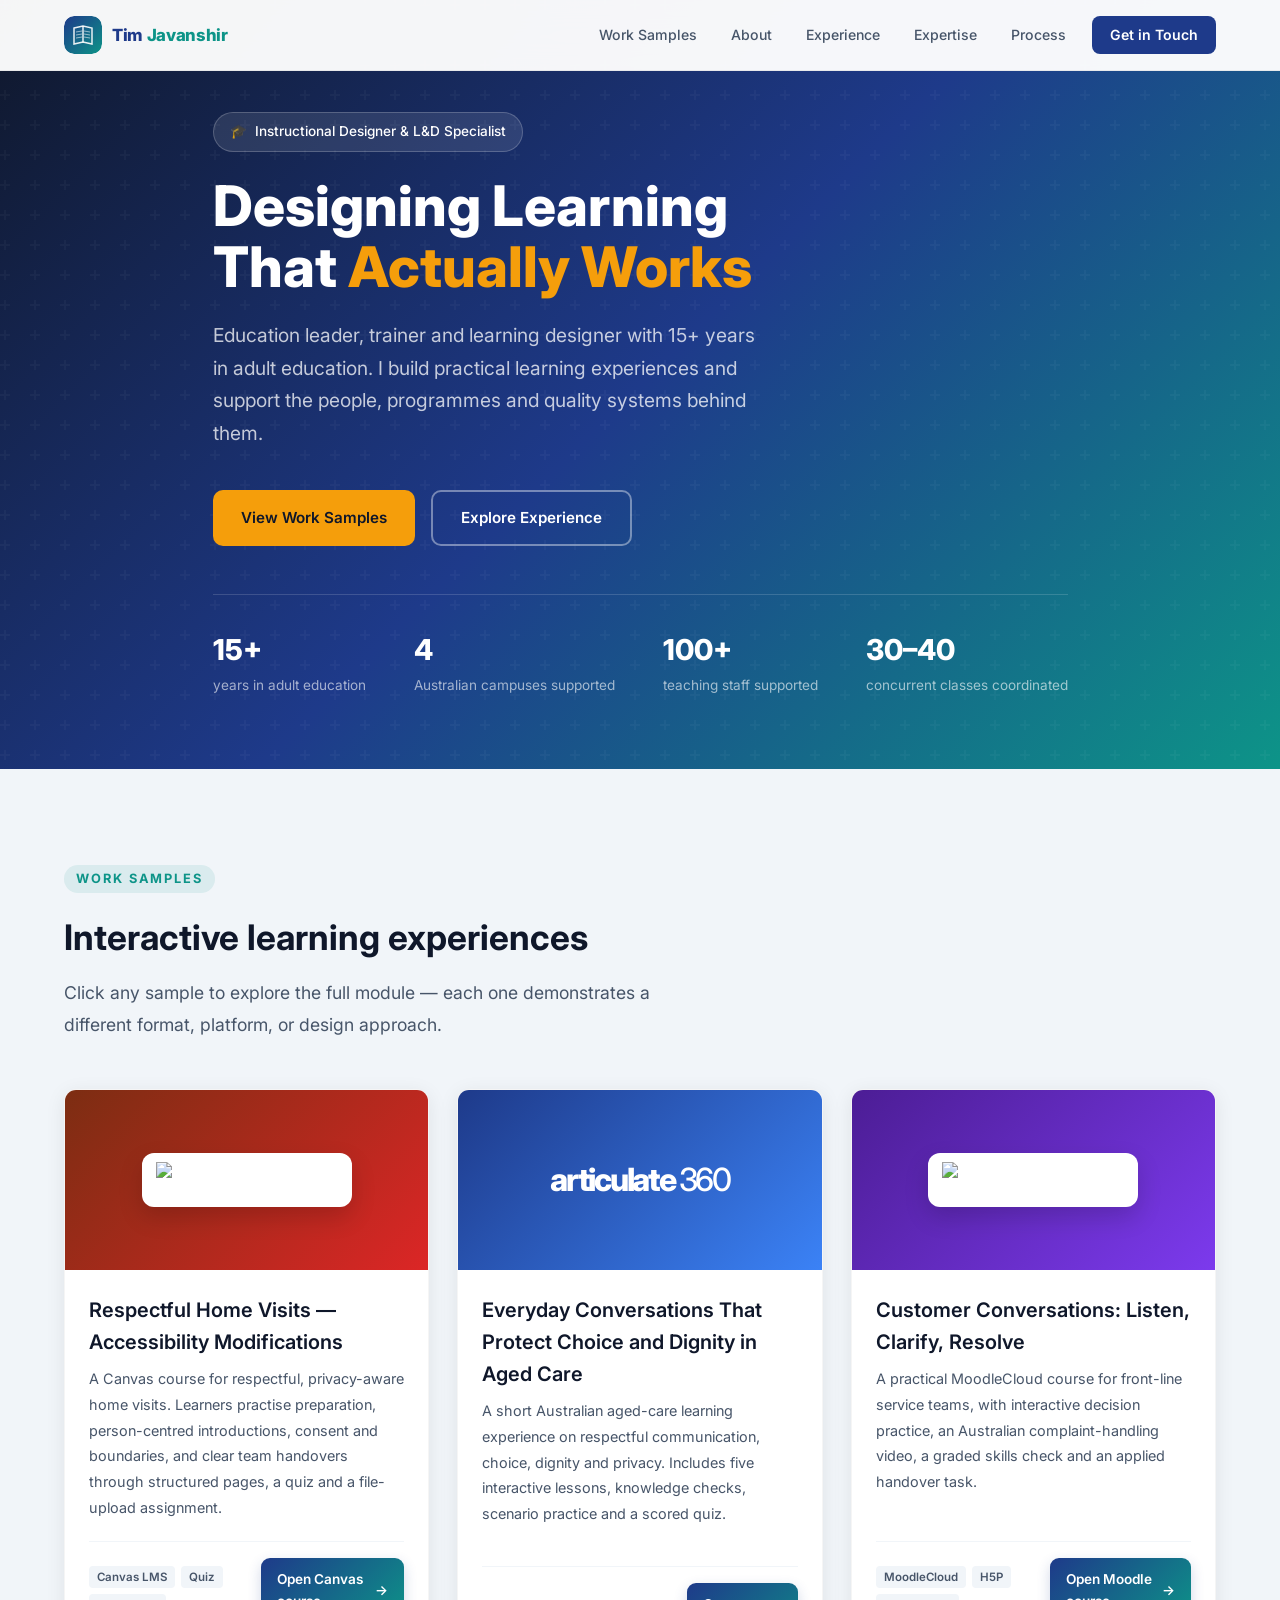
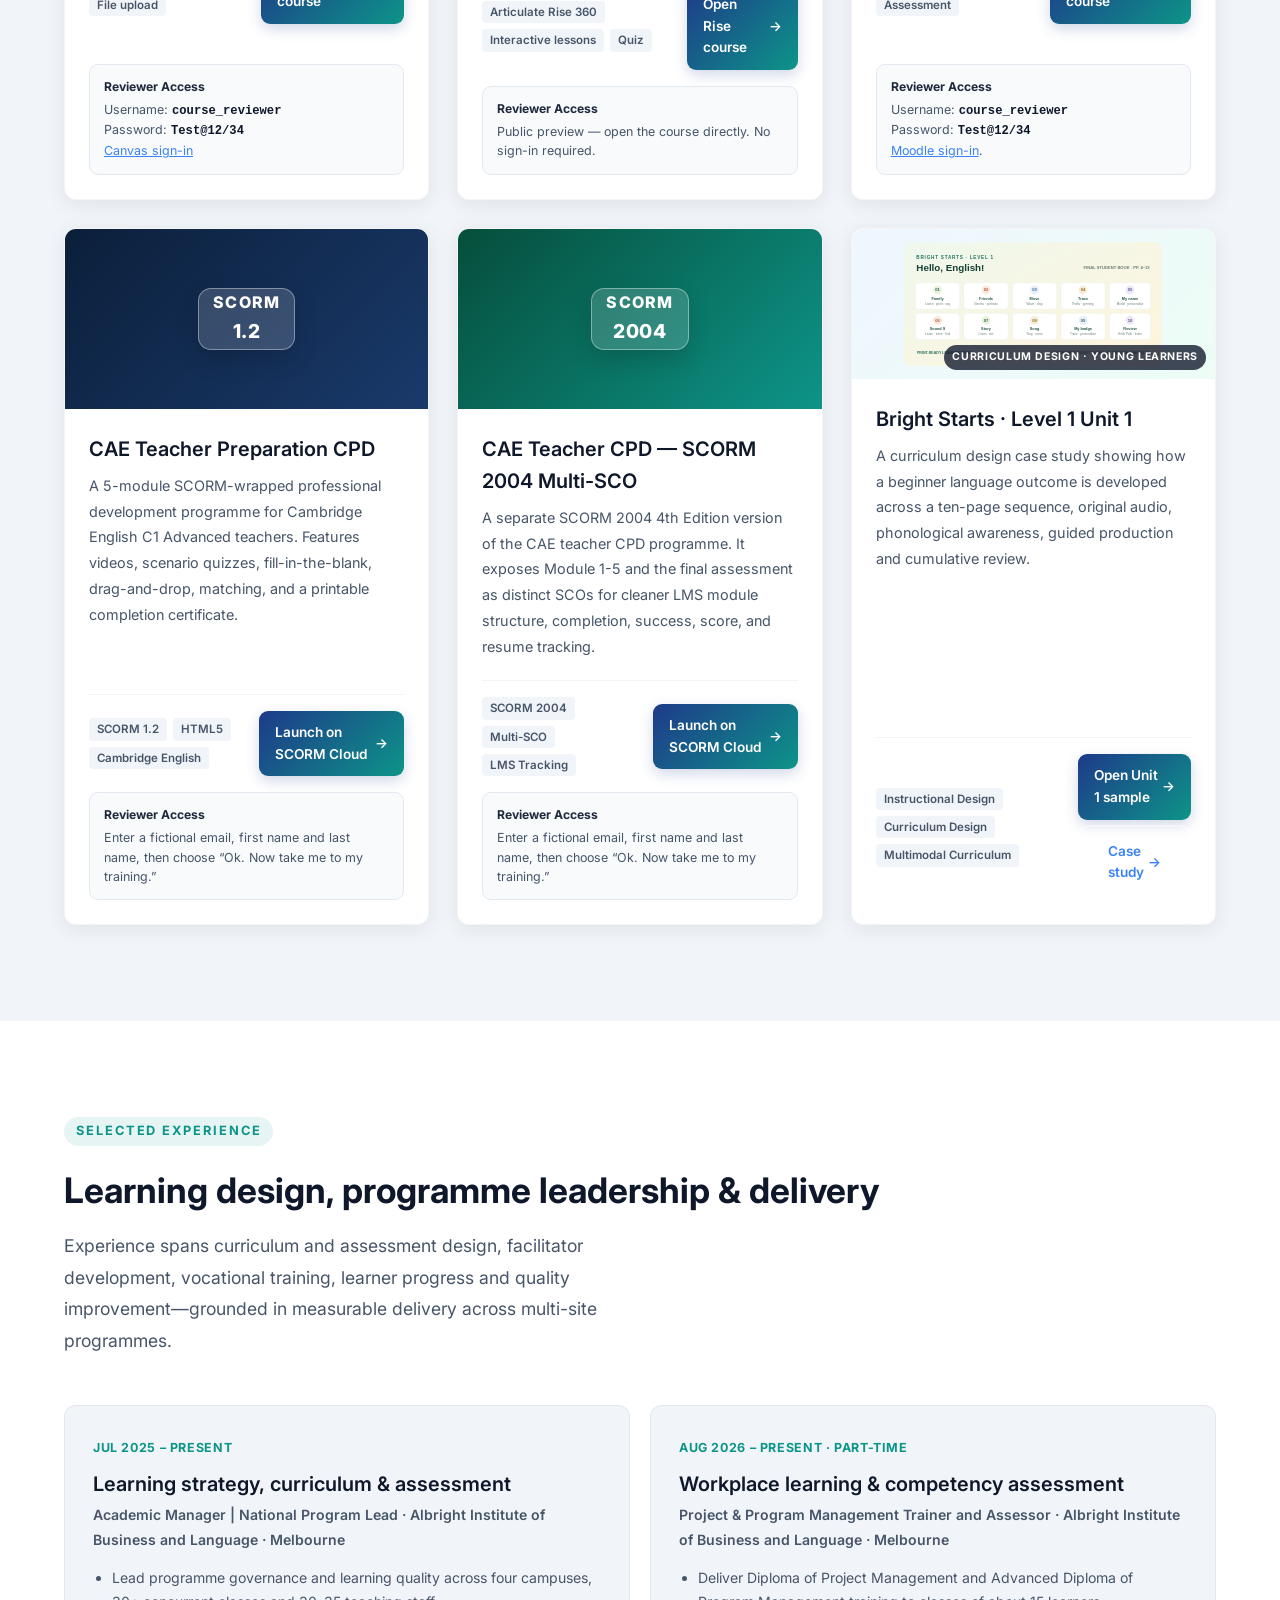
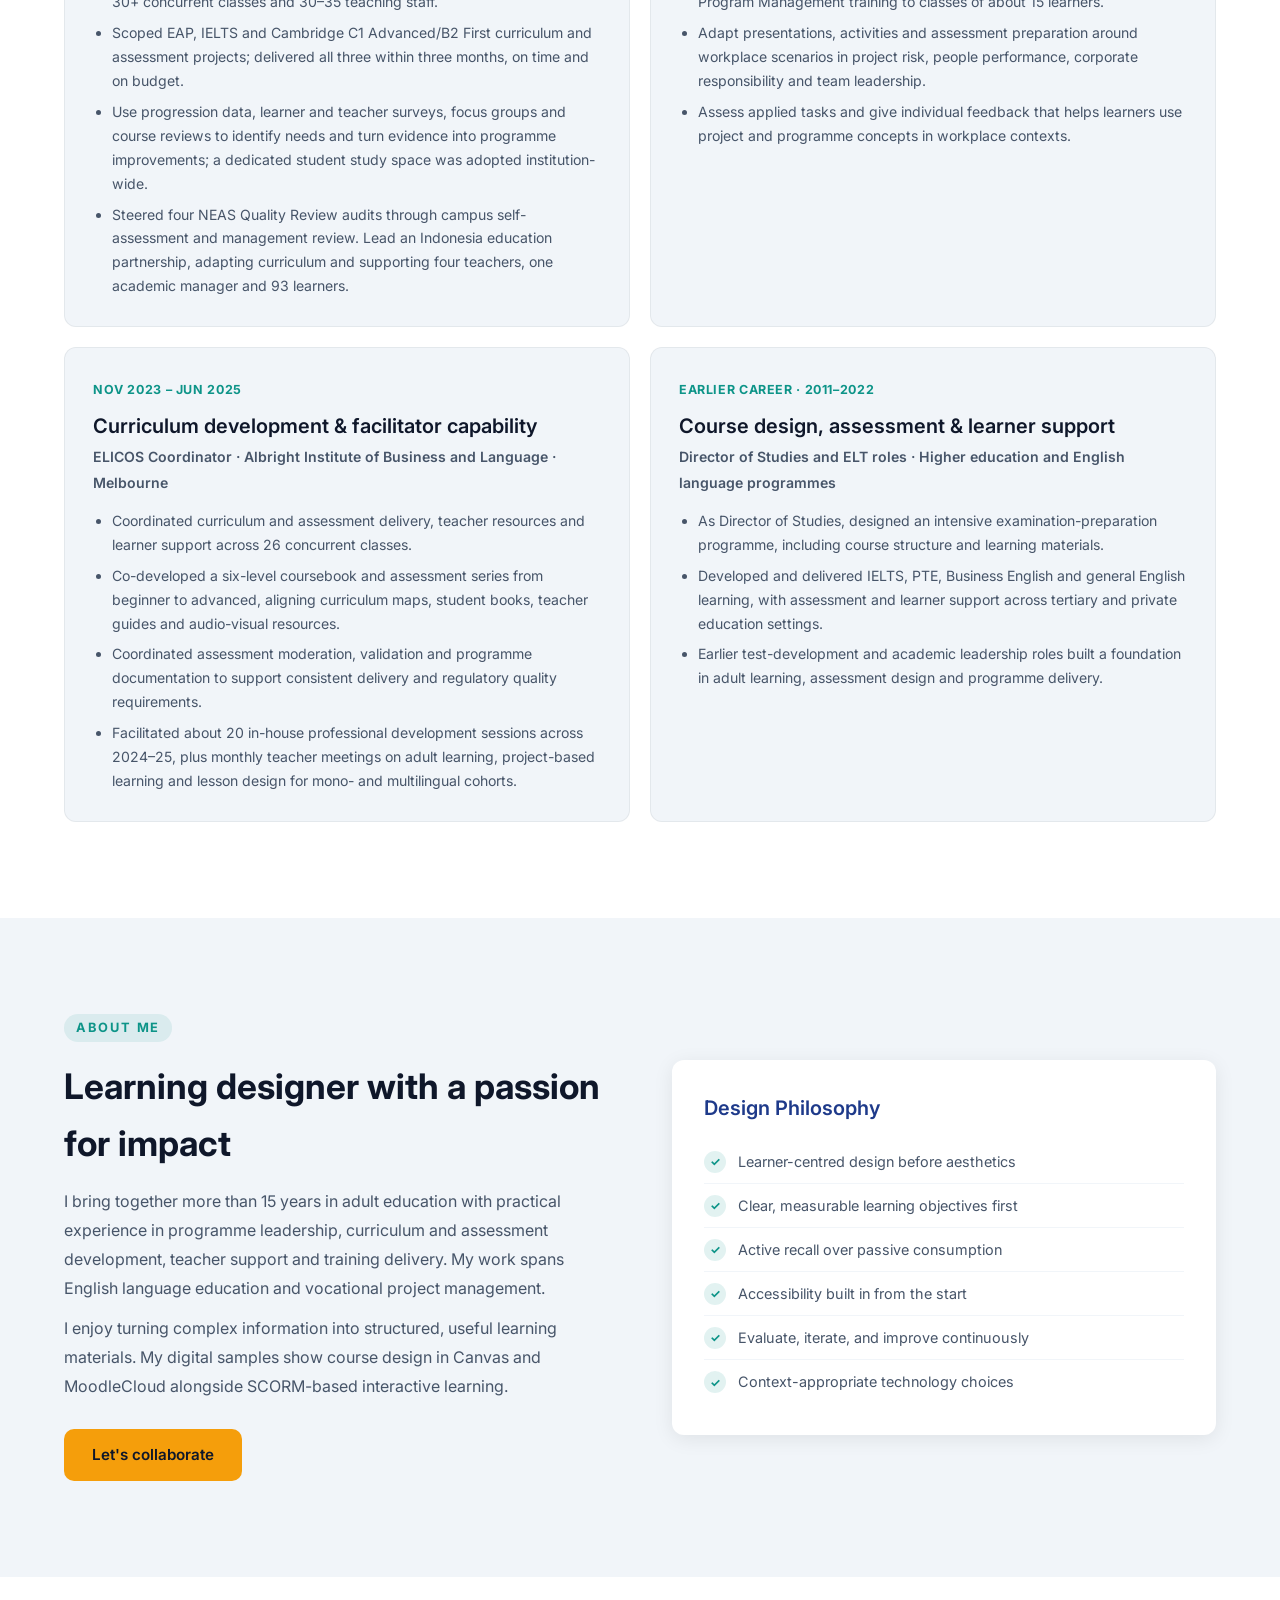
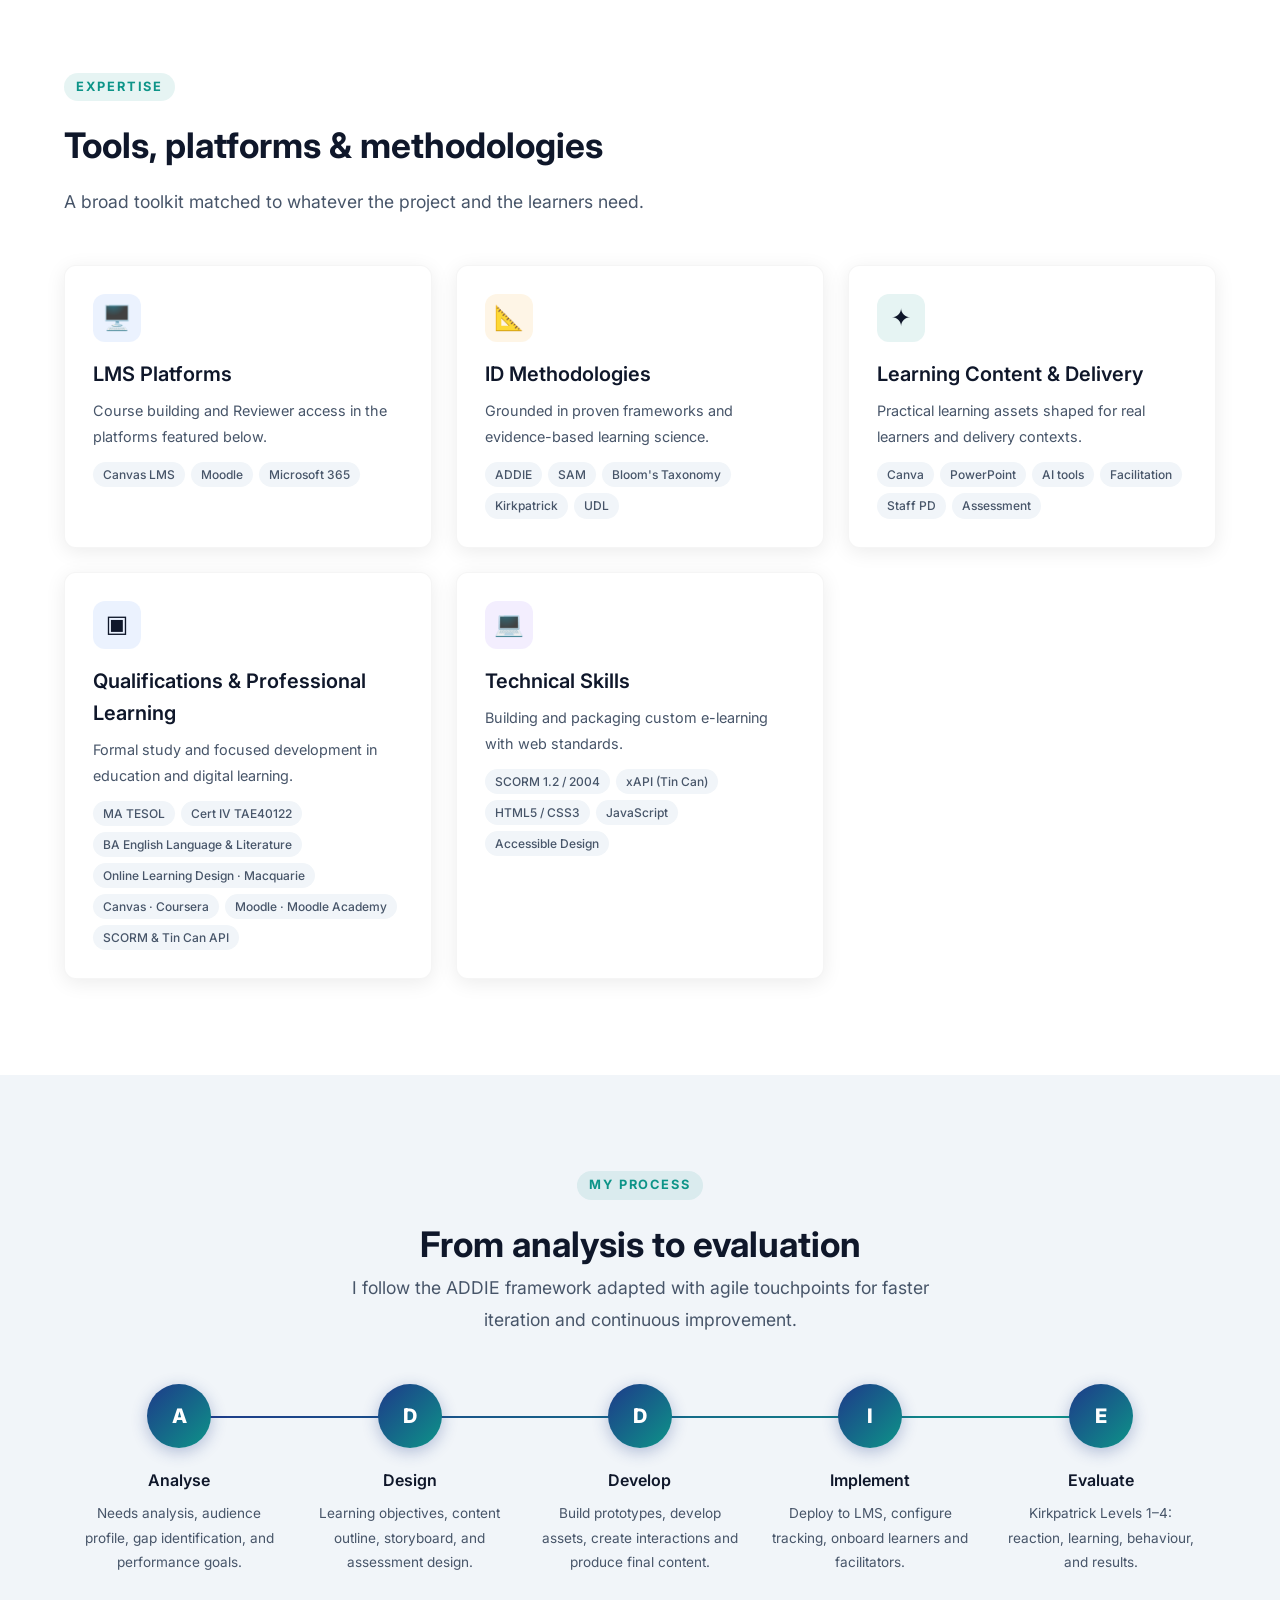
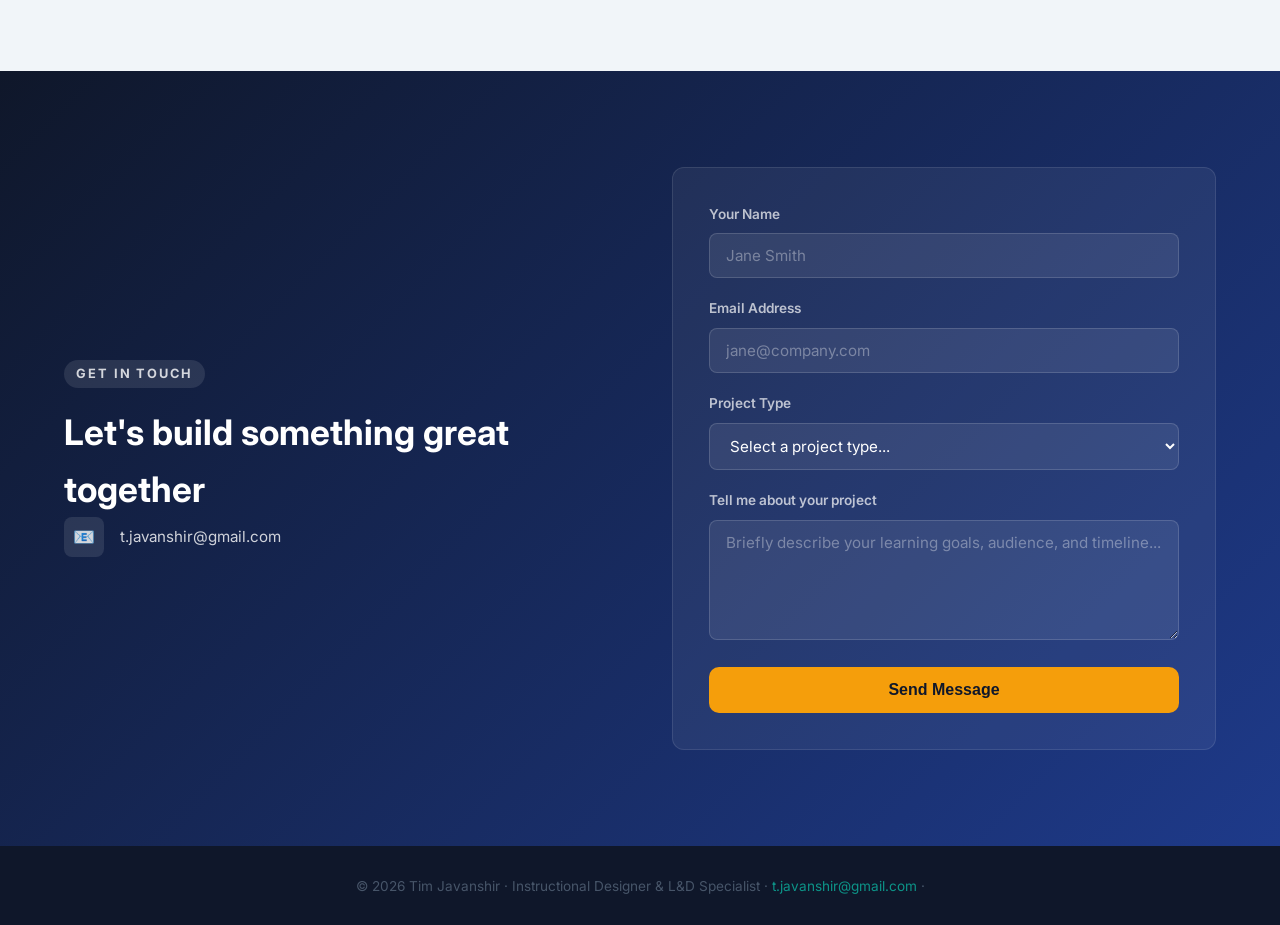
==== index.html @ d7da591a "Update portfolio stats and Bright Starts sample" ====
<!DOCTYPE html>
<html lang="en">
<head>
  <meta charset="UTF-8" />
  <meta name="viewport" content="width=device-width, initial-scale=1.0" />
  <title>Tim Javanshir — Instructional Designer</title>
  <meta name="description" content="Instructional Designer & L&D Specialist portfolio showcasing SCORM, HTML5, Canvas, and Moodle course designs." />
  <link rel="preconnect" href="https://fonts.googleapis.com" />
  <link href="https://fonts.googleapis.com/css2?family=Inter:wght@400;500;600;700;800&display=swap" rel="stylesheet" />
    <link rel="stylesheet" href="css/styles.css?v=20261026-ga4-consent-responsive" />
</head>
<body>

<!-- ── Navigation ── -->
<nav id="mainNav">
  <div class="container nav-inner">
    <!-- Logo -->
    <a class="nav-logo" href="#">
      <svg class="nav-logo-icon" width="38" height="38" viewBox="0 0 38 38" xmlns="http://www.w3.org/2000/svg">
        <defs>
          <linearGradient id="logoGrad" x1="0%" y1="0%" x2="100%" y2="100%">
            <stop offset="0%" stop-color="#1E3A8A"/>
            <stop offset="100%" stop-color="#0D9488"/>
          </linearGradient>
        </defs>
        <!-- Open book shape -->
        <rect width="38" height="38" rx="10" fill="url(#logoGrad)"/>
        <!-- Book pages -->
        <path d="M10 12 Q19 10 19 10 Q19 10 28 12 L28 28 Q19 26 19 26 Q19 26 10 28 Z" fill="none" stroke="rgba(255,255,255,0.9)" stroke-width="1.5"/>
        <line x1="19" y1="10" x2="19" y2="26" stroke="rgba(255,255,255,0.9)" stroke-width="1.5"/>
        <!-- Page lines left -->
        <line x1="12" y1="16" x2="18" y2="15" stroke="rgba(255,255,255,0.55)" stroke-width="1"/>
        <line x1="12" y1="19" x2="18" y2="18" stroke="rgba(255,255,255,0.55)" stroke-width="1"/>
        <line x1="12" y1="22" x2="18" y2="21" stroke="rgba(255,255,255,0.55)" stroke-width="1"/>
        <!-- Page lines right -->
        <line x1="26" y1="16" x2="20" y2="15" stroke="rgba(255,255,255,0.55)" stroke-width="1"/>
        <line x1="26" y1="19" x2="20" y2="18" stroke="rgba(255,255,255,0.55)" stroke-width="1"/>
        <line x1="26" y1="22" x2="20" y2="21" stroke="rgba(255,255,255,0.55)" stroke-width="1"/>
      </svg>
      <span class="nav-logo-text">Tim <span>Javanshir</span></span>
    </a>

    <!-- Animated tab nav -->
    <ul class="nav-links" id="navLinks">
      <li><a href="#portfolio" data-nav>Work Samples</a></li>
      <li><a href="#about" data-nav>About</a></li>
      <li><a href="#experience" data-nav>Experience</a></li>
      <li><a href="#skills" data-nav>Expertise</a></li>
      <li><a href="#process" data-nav>Process</a></li>
      <li><a href="#contact" class="nav-cta" data-nav>Get in Touch</a></li>
      <div class="nav-indicator" id="navIndicator"></div>
    </ul>

    <div class="nav-hamburger" id="hamburger" aria-label="Open menu">
      <span></span><span></span><span></span>
    </div>
  </div>
</nav>

<!-- ── Hero ── -->
<section class="hero" id="hero">
  <div class="container hero-content">
    <div class="hero-badge">Instructional Designer &amp; L&amp;D Specialist</div>
    <h1>Designing Learning<br>That <span>Actually Works</span></h1>
    <p class="hero-sub">Education leader, trainer and learning designer with 15+ years in adult education. I build practical learning experiences and support the people, programmes and quality systems behind them.</p>
    <div class="hero-actions">
      <a href="#portfolio" class="btn btn-primary">View Work Samples</a>
      <a href="#experience" class="btn btn-outline">Explore Experience</a>
    </div>
    <div class="hero-stats" aria-label="Career highlights">
      <div><div class="stat-value">15+</div><div class="stat-label">years in adult education</div></div>
      <div><div class="stat-value">4</div><div class="stat-label">Australian campuses supported</div></div>
      <div><div class="stat-value">100+</div><div class="stat-label">teaching staff supported</div></div>
      <div><div class="stat-value">30–40</div><div class="stat-label">concurrent classes coordinated</div></div>
    </div>
  </div>
</section>

<!-- ── Portfolio / Work Samples ── -->
<section class="portfolio section" id="portfolio">
  <div class="container">
    <div class="section-heading">
      <span class="section-label">Work Samples</span>
      <h2>Interactive learning experiences</h2>
      <p>Click any sample to explore the full module — each one demonstrates a different format, platform, or design approach.</p>
    </div>
    <div class="samples-grid">





      <!-- Canvas Showcase -->
      <article class="sample-card fade-up">
        <div class="sample-thumb canvas">
                                  <img src="https://upload.wikimedia.org/wikipedia/commons/f/f9/Logo_of_Canvas.svg" alt="Canvas by Instructure" width="210" height="54" style="max-width:72%;height:54px;object-fit:contain;background:#fff;padding:9px 14px;border-radius:12px;box-shadow:0 10px 24px rgba(0,0,0,.16)">
          
        </div>
        <div class="sample-body">
          <h3>Respectful Home Visits — Accessibility Modifications</h3>
          <p>A Canvas course for respectful, privacy-aware home visits. Learners practise preparation, person-centred introductions, consent and boundaries, and clear team handovers through structured pages, a quiz and a file-upload assignment.</p>
          <div class="sample-meta">
            <div class="sample-tools">
              <span class="sample-tool-tag">Canvas LMS</span>
              <span class="sample-tool-tag">Quiz</span>
              <span class="sample-tool-tag">File upload</span>
            </div>
            <div class="sample-actions"><a class="sample-link btn btn-primary" href="https://canvaslite.instructure.com/courses/27981" target="_blank" rel="noopener">Open Canvas course</a></div>
          </div>
        </div>
        <div class="access-note"><strong>Reviewer Access</strong><span>Username: <strong><code>course_reviewer</code></strong><br>Password: <strong><code>Test@12/34</code></strong><br><a href="https://canvaslite.instructure.com/login/canvas" target="_blank" rel="noopener">Canvas sign-in</a></span></div>
      </article>

            <!-- Articulate Rise 360 course -->
      <article class="sample-card fade-up">
        <div class="sample-thumb html5">
                    <span style="font-size:2rem;font-weight:800;letter-spacing:-.07em;color:#fff">articulate <span style="font-weight:500">360</span></span>
          
        </div>
        <div class="sample-body">
          <h3>Everyday Conversations That Protect Choice and Dignity in Aged Care</h3>
          <p>A short Australian aged-care learning experience on respectful communication, choice, dignity and privacy. Includes five interactive lessons, knowledge checks, scenario practice and a scored quiz.</p>
          <div class="sample-meta">
            <div class="sample-tools">
              <span class="sample-tool-tag">Articulate Rise 360</span>
              <span class="sample-tool-tag">Interactive lessons</span>
              <span class="sample-tool-tag">Quiz</span>
            </div>
            <div class="sample-actions"><a class="sample-link btn btn-primary" href="https://share.articulate.com/0kzPTPT2YiyGAXF8D94H5" target="_blank" rel="noopener">Open Rise course</a></div>
          </div>
                <div class="access-note"><strong>Reviewer Access</strong><span>Public preview — open the course directly. No sign-in required.</span></div>
</div>
      </article>

      <!-- MoodleCloud Course -->
      <article class="sample-card fade-up">
        <div class="sample-thumb moodle">
                  <img src="https://upload.wikimedia.org/wikipedia/commons/c/c6/Moodle-logo.svg" alt="Moodle logo" width="210" height="54" style="max-width:72%;height:54px;object-fit:contain;background:#fff;padding:9px 14px;border-radius:12px;box-shadow:0 10px 24px rgba(0,0,0,.16)">
          
        </div>
        <div class="sample-body">
          <h3>Customer Conversations: Listen, Clarify, Resolve</h3>
          <p>A practical MoodleCloud course for front-line service teams, with interactive decision practice, an Australian complaint-handling video, a graded skills check and an applied handover task.</p>
          <div class="sample-meta">
            <div class="sample-tools">
              <span class="sample-tool-tag">MoodleCloud</span>
              <span class="sample-tool-tag">H5P</span>
              <span class="sample-tool-tag">Assessment</span>
            </div>
            <div class="sample-actions"><a class="sample-link btn btn-primary" href="https://my-portfolio.moodlecloud.com/course/view.php?id=9" target="_blank" rel="noopener">Open Moodle course</a></div>
          </div>
        </div>
        <div class="access-note"><strong>Reviewer Access</strong><span>Username: <strong><code>course_reviewer</code></strong><br>Password: <strong><code>Test@12/34</code></strong><br><a href="https://my-portfolio.moodlecloud.com/login/index.php" target="_blank" rel="noopener">Moodle sign-in</a>.</span></div>
      </article>

      <article class="sample-card fade-up">
        <div class="sample-thumb cae-cpd">
          <span class="platform-mark scorm-mark" aria-label="SCORM 1.2">SCORM<span>1.2</span></span>
          
        </div>
        <div class="sample-body">
          <h3>CAE Teacher Preparation CPD</h3>
          <p>A 5-module SCORM-wrapped professional development programme for Cambridge English C1 Advanced teachers. Features videos, scenario quizzes, fill-in-the-blank, drag-and-drop, matching, and a printable completion certificate.</p>
          <div class="sample-meta">
            <div class="sample-tools">
              <span class="sample-tool-tag">SCORM 1.2</span>
              <span class="sample-tool-tag">HTML5</span>
              <span class="sample-tool-tag">Cambridge English</span>
            </div>
            <a class="sample-link btn btn-primary" href="https://app.cloud.scorm.com/sc/InvitationConfirmEmail?publicInvitationId=bc1b2b69-9179-4c83-ae1c-7ca714069674" target="_blank">Launch on SCORM Cloud</a>
          </div>
          <div class="access-note"><strong>Reviewer Access</strong><span>Enter a fictional email, first name and last name, then choose “Ok. Now take me to my training.”</span></div>
        </div>
      </article>

      <article class="sample-card fade-up">
        <div class="sample-thumb cae-cpd-2004">
          <span class="platform-mark scorm-mark" aria-label="SCORM 2004">SCORM<span>2004</span></span>
          
        </div>
        <div class="sample-body">
          <h3>CAE Teacher CPD — SCORM 2004 Multi-SCO</h3>
          <p>A separate SCORM 2004 4th Edition version of the CAE teacher CPD programme. It exposes Module 1-5 and the final assessment as distinct SCOs for cleaner LMS module structure, completion, success, score, and resume tracking.</p>
          <div class="sample-meta">
            <div class="sample-tools">
              <span class="sample-tool-tag">SCORM 2004</span>
              <span class="sample-tool-tag">Multi-SCO</span>
              <span class="sample-tool-tag">LMS Tracking</span>
            </div>
            <a class="sample-link btn btn-primary" href="https://app.cloud.scorm.com/sc/InvitationConfirmEmail?publicInvitationId=0e375a3d-354a-4d89-bc26-d2329a6bf529" target="_blank">Launch on SCORM Cloud</a>
          </div>
          <div class="access-note"><strong>Reviewer Access</strong><span>Enter a fictional email, first name and last name, then choose “Ok. Now take me to my training.”</span></div>
        </div>
      </article>
      <article class="sample-card fade-up">
        <a class="bright-starts-thumb" href="samples/bright-starts/unit-1/index.html" aria-label="Explore the complete Bright Starts Unit 1 learner sample">
          <img src="samples/bright-starts/assets/unit1-evidence.svg" alt="" width="1000" height="480" loading="lazy">
          <span class="bright-starts-thumb-label">CURRICULUM DESIGN · YOUNG LEARNERS</span>
        </a>
        <div class="sample-body">
          <h3>Bright Starts · Level 1 Unit 1</h3>
          <p>A curriculum design case study showing how a beginner language outcome is developed across a ten-page sequence, original audio, phonological awareness, guided production and cumulative review.</p>
          <div class="sample-meta">
            <div class="sample-tools">
              <span class="sample-tool-tag">Instructional Design</span>
              <span class="sample-tool-tag">Curriculum Design</span>
              <span class="sample-tool-tag">Multimodal Curriculum</span>
            </div>
            <div class="sample-actions"><a class="sample-link btn btn-primary" href="samples/bright-starts/unit-1/index.html">Open Unit 1 sample</a><a class="sample-link btn btn-outline" href="samples/bright-starts/index.html">Case study</a></div>
          </div>
        </div>
      </article>
    </div>
  </div>
</section>

<!-- ── Relevant Experience ── -->
<section class="section experience" id="experience">
  <div class="container">
    <div class="section-heading"><span class="section-label">Selected Experience</span><h2>Learning design, programme leadership &amp; delivery</h2><p>Experience spans curriculum and assessment design, facilitator development, vocational training, learner progress and quality improvement—grounded in measurable delivery across multi-site programmes.</p></div>
    <div class="experience-grid">
      <article class="experience-card"><span class="experience-date">Jul 2025 – Present</span><h3>Learning strategy, curriculum &amp; assessment</h3><p class="experience-org">Academic Manager | National Program Lead · Albright Institute of Business and Language · Melbourne</p><ul>
        <li>Lead programme governance and learning quality across four campuses, 30+ concurrent classes and 30–35 teaching staff.</li>
        <li>Scoped EAP, IELTS and Cambridge C1 Advanced/B2 First curriculum and assessment projects; delivered all three within three months, on time and on budget.</li>
        <li>Use progression data, learner and teacher surveys, focus groups and course reviews to identify needs and turn evidence into programme improvements; a dedicated student study space was adopted institution-wide.</li>
        <li>Steered four NEAS Quality Review audits through campus self-assessment and management review. Lead an Indonesia education partnership, adapting curriculum and supporting four teachers, one academic manager and 93 learners.</li>
      </ul></article>
      <article class="experience-card"><span class="experience-date">Aug 2026 – Present · Part-time</span><h3>Workplace learning &amp; competency assessment</h3><p class="experience-org">Project &amp; Program Management Trainer and Assessor · Albright Institute of Business and Language · Melbourne</p><ul>
        <li>Deliver Diploma of Project Management and Advanced Diploma of Program Management training to classes of about 15 learners.</li>
        <li>Adapt presentations, activities and assessment preparation around workplace scenarios in project risk, people performance, corporate responsibility and team leadership.</li>
        <li>Assess applied tasks and give individual feedback that helps learners use project and programme concepts in workplace contexts.</li>
      </ul></article>
      <article class="experience-card"><span class="experience-date">Nov 2023 – Jun 2025</span><h3>Curriculum development &amp; facilitator capability</h3><p class="experience-org">ELICOS Coordinator · Albright Institute of Business and Language · Melbourne</p><ul>
        <li>Coordinated curriculum and assessment delivery, teacher resources and learner support across 26 concurrent classes.</li>
        <li>Co-developed a six-level coursebook and assessment series from beginner to advanced, aligning curriculum maps, student books, teacher guides and audio-visual resources.</li>
        <li>Coordinated assessment moderation, validation and programme documentation to support consistent delivery and regulatory quality requirements.</li>
        <li>Facilitated about 20 in-house professional development sessions across 2024–25, plus monthly teacher meetings on adult learning, project-based learning and lesson design for mono- and multilingual cohorts.</li>
      </ul></article>
      <article class="experience-card"><span class="experience-date">Earlier career · 2011–2022</span><h3>Course design, assessment &amp; learner support</h3><p class="experience-org">Director of Studies and ELT roles · Higher education and English language programmes</p><ul>
        <li>As Director of Studies, designed an intensive examination-preparation programme, including course structure and learning materials.</li>
        <li>Developed and delivered IELTS, PTE, Business English and general English learning, with assessment and learner support across tertiary and private education settings.</li>
        <li>Earlier test-development and academic leadership roles built a foundation in adult learning, assessment design and programme delivery.</li>
      </ul></article>
    </div>
  </div>
</section>

<!-- ── About ── -->
<section class="about section" id="about">
  <div class="container">
    <div class="about-grid">
      <div>
        <span class="section-label">About Me</span>
        <h2>Learning designer with a passion for impact</h2>
        <p style="margin-top:16px;">I bring together more than 15 years in adult education with practical experience in programme leadership, curriculum and assessment development, teacher support and training delivery. My work spans English language education and vocational project management.</p>
        <p style="margin-top:12px;">I enjoy turning complex information into structured, useful learning materials. My digital samples show course design in Canvas and MoodleCloud alongside SCORM-based interactive learning.</p>
        <div style="margin-top:28px;">
          <a href="#contact" class="btn btn-primary" style="display:inline-flex;">Let's collaborate</a>
        </div>
      </div>
      <div>
        <div class="about-card fade-up">
          <h3>Design Philosophy</h3>
          <ul class="philosophy-list">
            <li>Learner-centred design before aesthetics</li>
            <li>Clear, measurable learning objectives first</li>
            <li>Active recall over passive consumption</li>
            <li>Accessibility built in from the start</li>
            <li>Evaluate, iterate, and improve continuously</li>
            <li>Context-appropriate technology choices</li>
          </ul>
        </div>
      </div>
    </div>
  </div>
</section>

<!-- Cloudflare Web Analytics -->
<script type="module" src="https://static.cloudflareinsights.com/beacon.min.js" data-cf-beacon='{"token":"ade13a2c20d54e1092671f1d25fed366"}'></script>
<!-- End Cloudflare Web Analytics -->
<!-- ── Skills / Expertise ── -->
<section class="section" id="skills">
  <div class="container">
    <div class="section-heading">
      <span class="section-label">Expertise</span>
      <h2>Tools, platforms &amp; methodologies</h2>
      <p>A broad toolkit matched to whatever the project and the learners need.</p>
    </div>
    <div class="skills-grid">

      <div class="skill-card fade-up">
        <div class="skill-icon blue">🖥️</div>
        <h3>LMS Platforms</h3>
        <p style="font-size:.9rem;margin:8px 0;">Course building and Reviewer access in the platforms featured below.</p>
        <div class="skill-tags">
          <span class="tag">Canvas LMS</span>
          <span class="tag">Moodle</span>
          <span class="tag">Microsoft 365</span>
        </div>
      </div>

<div class="skill-card fade-up">
        <div class="skill-icon amber">📐</div>
        <h3>ID Methodologies</h3>
        <p style="font-size:.9rem;margin:8px 0;">Grounded in proven frameworks and evidence-based learning science.</p>
        <div class="skill-tags">
          <span class="tag">ADDIE</span>
          <span class="tag">SAM</span>
          <span class="tag">Bloom's Taxonomy</span>
          <span class="tag">Kirkpatrick</span>
          <span class="tag">UDL</span>
        </div>
      </div>

      <div class="skill-card fade-up">
        <div class="skill-icon teal">✦</div><h3>Learning Content &amp; Delivery</h3>
        <p style="font-size:.9rem;margin:8px 0;">Practical learning assets shaped for real learners and delivery contexts.</p>
        <div class="skill-tags"><span class="tag">Canva</span><span class="tag">PowerPoint</span><span class="tag">AI tools</span><span class="tag">Facilitation</span><span class="tag">Staff PD</span><span class="tag">Assessment</span></div>
      </div>

      <div class="skill-card fade-up">
        <div class="skill-icon blue">▣</div><h3>Qualifications &amp; Professional Learning</h3>
        <p style="font-size:.9rem;margin:8px 0;">Formal study and focused development in education and digital learning.</p>
        <div class="skill-tags"><span class="tag">MA TESOL</span><span class="tag">Cert IV TAE40122</span><span class="tag">BA English Language &amp; Literature</span><span class="tag">Online Learning Design · Macquarie</span><span class="tag">Canvas · Coursera</span><span class="tag">Moodle · Moodle Academy</span><span class="tag">SCORM &amp; Tin Can API</span></div>
      </div>

      <div class="skill-card fade-up">
        <div class="skill-icon violet">💻</div>
        <h3>Technical Skills</h3>
        <p style="font-size:.9rem;margin:8px 0;">Building and packaging custom e-learning with web standards.</p>
        <div class="skill-tags">
          <span class="tag">SCORM 1.2 / 2004</span>
          <span class="tag">xAPI (Tin Can)</span>
          <span class="tag">HTML5 / CSS3</span>
          <span class="tag">JavaScript</span>
          <span class="tag">Accessible Design</span>
        </div>
      </div>

    </div>
  </div>
</section>

<!-- ── Process ── -->
<section class="section bg-light" id="process">
  <div class="container">
    <div class="section-heading" style="text-align:center;">
      <span class="section-label">My Process</span>
      <h2>From analysis to evaluation</h2>
      <p style="margin:0 auto;">I follow the ADDIE framework adapted with agile touchpoints for faster iteration and continuous improvement.</p>
    </div>
    <div class="process-steps">
      <div class="process-step fade-up">
        <div class="step-num">A</div>
        <h4>Analyse</h4>
        <p>Needs analysis, audience profile, gap identification, and performance goals.</p>
      </div>
      <div class="process-step fade-up">
        <div class="step-num">D</div>
        <h4>Design</h4>
        <p>Learning objectives, content outline, storyboard, and assessment design.</p>
      </div>
      <div class="process-step fade-up">
        <div class="step-num">D</div>
        <h4>Develop</h4>
        <p>Build prototypes, develop assets, create interactions and produce final content.</p>
      </div>
      <div class="process-step fade-up">
        <div class="step-num">I</div>
        <h4>Implement</h4>
        <p>Deploy to LMS, configure tracking, onboard learners and facilitators.</p>
      </div>
      <div class="process-step fade-up">
        <div class="step-num">E</div>
        <h4>Evaluate</h4>
        <p>Kirkpatrick Levels 1–4: reaction, learning, behaviour, and results.</p>
      </div>
    </div>
  </div>
</section>

<!-- ── Contact ── -->
<section class="contact section" id="contact">
  <div class="container">
    <div class="contact-grid">
      <div class="contact-info">
        <span class="section-label">Get in Touch</span>
        <h2>Let's build something great together</h2>
        <div class="contact-items">
          <div class="contact-item">
            <div class="contact-item-icon">📧</div>
            <a href="mailto:t.javanshir@gmail.com" style="color:rgba(255,255,255,0.8);">t.javanshir@gmail.com</a>
          </div>
        </div>
      </div>
      <div>
        <form class="contact-form" id="contactForm">
          <div class="form-group">
            <label for="name">Your Name</label>
            <input type="text" id="name" name="name" placeholder="Jane Smith" required />
          </div>
          <div class="form-group">
            <label for="email">Email Address</label>
            <input type="email" id="email" name="email" placeholder="jane@company.com" required />
          </div>
          <div class="form-group">
            <label for="project">Project Type</label>
            <select id="project" name="project">
              <option value="">Select a project type...</option>
              <option>Full course design &amp; build</option>
              <option>SCORM / xAPI package</option>
              <option>LMS setup &amp; configuration</option>
              <option>Instructional design review</option>
              <option>Learning strategy consultation</option>
              <option>Other</option>
            </select>
          </div>
          <div class="form-group">
            <label for="message">Tell me about your project</label>
            <textarea id="message" name="message" placeholder="Briefly describe your learning goals, audience, and timeline..."></textarea>
          </div>
          <button type="submit" class="btn btn-submit" id="submitBtn">Send Message</button>
        </form>
    </div>
  </div>
</section>

<!-- ── Footer ── -->
<footer>
  <div class="container">    <p>© 2026 Tim Javanshir · Instructional Designer &amp; L&amp;D Specialist · <a href="mailto:t.javanshir@gmail.com">t.javanshir@gmail.com</a> · </p>
  </div>
</footer>

<div class="toast" id="toast"></div>



<script src="js/main.js?v=20261026-ga4-no-popup"></script>
</body>
</html>
---- css/styles.css ----
/* ============================================
   L&D Portfolio — Main Stylesheet
   ============================================ */

:root {
  --primary: #1E3A8A;
  --primary-light: #3B82F6;
  --secondary: #0D9488;
  --accent: #F59E0B;
  --dark: #0F172A;
  --dark-2: #1E293B;
  --mid: #475569;
  --light: #F1F5F9;
  --white: #FFFFFF;
  --card-shadow: 0 4px 20px rgba(0,0,0,0.08);
  --card-shadow-hover: 0 12px 40px rgba(0,0,0,0.15);
  --radius: 12px;
  --radius-sm: 6px;
  --transition: all 0.3s cubic-bezier(0.4, 0, 0.2, 1);
}

*, *::before, *::after { box-sizing: border-box; margin: 0; padding: 0; }

html { scroll-behavior: smooth; font-size: 16px; }

body {
  font-family: 'Inter', system-ui, -apple-system, sans-serif;
  color: var(--dark);
  background: var(--white);
  line-height: 1.6;
  overflow-x: hidden;
}

/* ── Typography ── */
h1 { font-size: clamp(2rem, 5vw, 3.5rem); font-weight: 800; line-height: 1.1; }
h2 { font-size: clamp(1.6rem, 3vw, 2.2rem); font-weight: 700; }
h3 { font-size: 1.25rem; font-weight: 600; }
h4 { font-size: 1rem; font-weight: 600; }
p  { color: var(--mid); line-height: 1.8; }

a { text-decoration: none; color: inherit; }

/* ── Layout ── */
.container { max-width: 1200px; margin: 0 auto; padding: 0 24px; }
.section { padding: 96px 0; }
.section-label {
  display: inline-block;
  font-size: 0.8rem;
  font-weight: 700;
  letter-spacing: 0.15em;
  text-transform: uppercase;
  color: var(--secondary);
  background: rgba(13,148,136,0.1);
  padding: 4px 12px;
  border-radius: 20px;
  margin-bottom: 16px;
}
.section-heading { margin-bottom: 48px; }
.section-heading p { margin-top: 12px; max-width: 600px; font-size: 1.1rem; }

/* ── Navigation ── */
nav {
  position: fixed;
  top: 0; left: 0; right: 0;
  z-index: 1000;
  background: rgba(255,255,255,0.96);
  backdrop-filter: blur(16px);
  border-bottom: 1px solid rgba(0,0,0,0.06);
  transition: var(--transition);
}
nav.scrolled { box-shadow: 0 2px 24px rgba(0,0,0,0.09); }

.nav-inner {
  display: flex;
  align-items: center;
  justify-content: space-between;
  height: 70px;
}

/* Logo */
.nav-logo {
  display: flex;
  align-items: center;
  gap: 10px;
  text-decoration: none;
}
.nav-logo-icon { flex-shrink: 0; border-radius: 10px; }
.nav-logo-text {
  font-weight: 800;
  font-size: 1.05rem;
  color: var(--primary);
  letter-spacing: -0.02em;
}
.nav-logo-text span { color: var(--secondary); }

/* Animated tab links */
.nav-links {
  display: flex;
  align-items: center;
  gap: 2px;
  list-style: none;
  position: relative;
}

.nav-links li { position: relative; }

.nav-links a {
  display: block;
  padding: 8px 16px;
  border-radius: var(--radius-sm);
  font-weight: 500;
  font-size: 0.88rem;
  color: var(--mid);
  transition: color 0.2s ease;
  white-space: nowrap;
  position: relative;
  z-index: 1;
}
.nav-links a:hover { color: var(--primary); }
.nav-links a.active { color: var(--primary); font-weight: 600; }

/* Sliding pill indicator */
.nav-indicator {
  position: absolute;
  top: 50%;
  transform: translateY(-50%);
  height: 34px;
  background: var(--light);
  border-radius: var(--radius-sm);
  transition: left 0.3s cubic-bezier(0.4, 0, 0.2, 1),
              width 0.3s cubic-bezier(0.4, 0, 0.2, 1),
              opacity 0.2s ease;
  opacity: 0;
  pointer-events: none;
  z-index: 0;
}
.nav-indicator.visible { opacity: 1; }

/* CTA button stays styled independently */
.nav-cta {
  background: var(--primary) !important;
  color: var(--white) !important;
  padding: 8px 18px !important;
  border-radius: 8px !important;
  font-weight: 600 !important;
}
.nav-cta:hover {
  background: var(--primary-light) !important;
  color: var(--white) !important;
}
/* CTA should not get the pill indicator */
.nav-links li:has(.nav-cta) { margin-left: 8px; }

.nav-hamburger { display: none; cursor: pointer; padding: 8px; }
.nav-hamburger span {
  display: block;
  width: 22px;
  height: 2px;
  background: var(--dark);
  margin: 5px 0;
  transition: var(--transition);
}

/* ── Hero ── */
.hero {
  min-height: 100vh;
  display: flex;
  align-items: center;
  background: linear-gradient(135deg, #0F172A 0%, #1E3A8A 50%, #0D9488 100%);
  position: relative;
  overflow: hidden;
  padding-top: 68px;
}
.hero::before {
  content: '';
  position: absolute;
  inset: 0;
  background: url("data:image/svg+xml,%3Csvg width='60' height='60' viewBox='0 0 60 60' xmlns='http://www.w3.org/2000/svg'%3E%3Cg fill='none' fill-rule='evenodd'%3E%3Cg fill='%23ffffff' fill-opacity='0.03'%3E%3Cpath d='M36 34v-4h-2v4h-4v2h4v4h2v-4h4v-2h-4zm0-30V0h-2v4h-4v2h4v4h2V6h4V4h-4zM6 34v-4H4v4H0v2h4v4h2v-4h4v-2H6zM6 4V0H4v4H0v2h4v4h2V6h4V4H6z'/%3E%3C/g%3E%3C/g%3E%3C/svg%3E");
}

.hero-content { position: relative; z-index: 1; }
.hero-badge {
  display: inline-flex;
  align-items: center;
  gap: 8px;
  background: rgba(255,255,255,0.1);
  border: 1px solid rgba(255,255,255,0.2);
  color: #fff;
  padding: 8px 16px;
  border-radius: 24px;
  font-size: 0.85rem;
  font-weight: 500;
  margin-bottom: 24px;
}
.hero-badge::before { content: '🎓'; }

.hero h1 { color: var(--white); margin-bottom: 20px; }
.hero h1 span { color: var(--accent); }
.hero-sub {
  font-size: 1.2rem;
  color: rgba(255,255,255,0.75);
  max-width: 560px;
  margin-bottom: 40px;
  line-height: 1.7;
}

.hero-actions { display: flex; gap: 16px; flex-wrap: wrap; }
.btn {
  display: inline-flex;
  align-items: center;
  gap: 8px;
  padding: 14px 28px;
  border-radius: 10px;
  font-weight: 600;
  font-size: 0.95rem;
  transition: var(--transition);
  cursor: pointer;
  border: none;
}
.btn-primary {
  background: var(--accent);
  color: var(--dark);
}
.btn-primary:hover { background: #FBBF24; transform: translateY(-2px); box-shadow: 0 8px 24px rgba(245,158,11,0.35); }
.btn-outline {
  background: transparent;
  color: var(--white);
  border: 2px solid rgba(255,255,255,0.4);
}
.btn-outline:hover { border-color: var(--white); background: rgba(255,255,255,0.1); }

.hero-stats {
  display: flex;
  gap: 48px;
  margin-top: 64px;
  padding-top: 48px;
  border-top: 1px solid rgba(255,255,255,0.15);
}
.stat-value { font-size: 2rem; font-weight: 800; color: var(--white); }
.stat-label { font-size: 0.85rem; color: rgba(255,255,255,0.6); margin-top: 2px; }

/* ── Utility ── */
.bg-light { background: var(--light); }

/* ── About ── */
.about { background: var(--light); }
.about-grid { display: grid; grid-template-columns: 1fr 1fr; gap: 64px; align-items: center; }
.about-card {
  background: var(--white);
  border-radius: var(--radius);
  padding: 32px;
  box-shadow: var(--card-shadow);
}
.about-card h3 { color: var(--primary); margin-bottom: 12px; }
.about-card p { font-size: 0.95rem; }

.philosophy-list { list-style: none; margin-top: 16px; }
.philosophy-list li {
  display: flex;
  align-items: flex-start;
  gap: 12px;
  padding: 10px 0;
  font-size: 0.9rem;
  color: var(--mid);
  border-bottom: 1px solid var(--light);
}
.philosophy-list li:last-child { border-bottom: none; }
.philosophy-list li::before {
  content: '✓';
  display: inline-flex;
  align-items: center;
  justify-content: center;
  width: 22px;
  height: 22px;
  background: rgba(13,148,136,0.12);
  color: var(--secondary);
  border-radius: 50%;
  font-size: 0.75rem;
  font-weight: 700;
  flex-shrink: 0;
  margin-top: 1px;
}

/* ── Skills ── */
.skills-grid { display: grid; grid-template-columns: repeat(auto-fit, minmax(280px, 1fr)); gap: 24px; }
.skill-card {
  background: var(--white);
  border-radius: var(--radius);
  padding: 28px;
  box-shadow: var(--card-shadow);
  border: 1px solid rgba(0,0,0,0.04);
  transition: var(--transition);
}
.skill-card:hover { transform: translateY(-4px); box-shadow: var(--card-shadow-hover); }
.skill-icon {
  width: 48px;
  height: 48px;
  border-radius: 12px;
  display: flex;
  align-items: center;
  justify-content: center;
  font-size: 1.5rem;
  margin-bottom: 16px;
}
.skill-icon.blue { background: rgba(59,130,246,0.1); }
.skill-icon.teal { background: rgba(13,148,136,0.1); }
.skill-icon.amber { background: rgba(245,158,11,0.1); }
.skill-icon.violet { background: rgba(139,92,246,0.1); }

.skill-tags { display: flex; flex-wrap: wrap; gap: 6px; margin-top: 12px; }
.tag {
  padding: 3px 10px;
  border-radius: 20px;
  font-size: 0.75rem;
  font-weight: 500;
  background: var(--light);
  color: var(--mid);
}

/* ── Portfolio / Samples ── */
.portfolio { background: var(--light); }
.samples-grid { display: grid; grid-template-columns: repeat(auto-fit, minmax(300px, 1fr)); gap: 28px; }

.sample-card {
  background: var(--white);
  border-radius: var(--radius);
  overflow: hidden;
  box-shadow: var(--card-shadow);
  border: 1px solid rgba(0,0,0,0.04);
  transition: var(--transition);
  display: flex;
  flex-direction: column;
}
.sample-card:hover { transform: translateY(-6px); box-shadow: var(--card-shadow-hover); }

.sample-thumb {
  height: 180px;
  display: flex;
  align-items: center;
  justify-content: center;
  font-size: 3.5rem;
  position: relative;
  overflow: hidden;
}
.sample-thumb.html5 { background: linear-gradient(135deg, #1E3A8A, #3B82F6); }
.sample-thumb.scorm { background: linear-gradient(135deg, #065F46, #0D9488); }
.sample-thumb.canvas { background: linear-gradient(135deg, #7C2D12, #DC2626); }
.sample-thumb.moodle { background: linear-gradient(135deg, #4C1D95, #7C3AED); }
.sample-thumb.cae-cpd { background: linear-gradient(135deg, #0B1F3A, #1A3A6B); }
.sample-thumb.cae-cpd-2004 { background: linear-gradient(135deg, #064E3B, #0D9488); }

.sample-label {
  position: absolute;
  bottom: 12px;
  right: 12px;
  background: rgba(255,255,255,0.2);
  color: rgba(255,255,255,0.9);
  font-size: 0.7rem;
  font-weight: 700;
  letter-spacing: 0.1em;
  padding: 3px 10px;
  border-radius: 20px;
  border: 1px solid rgba(255,255,255,0.3);
}

.sample-body { padding: 24px; flex: 1; display: flex; flex-direction: column; }
.sample-body h3 { margin-bottom: 8px; color: var(--dark); }
.sample-body p { font-size: 0.9rem; flex: 1; }

.sample-meta {
  display: flex;
  align-items: center;
  justify-content: space-between;
  margin-top: 20px;
  padding-top: 16px;
  border-top: 1px solid var(--light);
}
.sample-tools { display: flex; gap: 6px; flex-wrap: wrap; }
.sample-tool-tag {
  font-size: 0.72rem;
  font-weight: 600;
  padding: 2px 8px;
  border-radius: 4px;
  background: var(--light);
  color: var(--mid);
}
.sample-link {
  display: inline-flex;
  align-items: center;
  gap: 4px;
  font-size: 0.85rem;
  font-weight: 600;
  color: var(--primary-light);
  transition: var(--transition);
}
.sample-link:hover { color: var(--primary); gap: 8px; }
.sample-link::after { content: '→'; }

/* ── Process ── */
.process-steps {
  display: grid;
  grid-template-columns: repeat(auto-fit, minmax(200px, 1fr));
  gap: 0;
  position: relative;
}
.process-steps::before {
  content: '';
  position: absolute;
  top: 32px;
  left: 10%;
  right: 10%;
  height: 2px;
  background: linear-gradient(to right, var(--primary), var(--secondary));
  z-index: 0;
}

.process-step { text-align: center; padding: 0 16px; position: relative; z-index: 1; }
.step-num {
  width: 64px;
  height: 64px;
  border-radius: 50%;
  background: linear-gradient(135deg, var(--primary), var(--secondary));
  color: var(--white);
  font-size: 1.25rem;
  font-weight: 800;
  display: flex;
  align-items: center;
  justify-content: center;
  margin: 0 auto 20px;
  box-shadow: 0 4px 16px rgba(30,58,138,0.3);
}
.process-step h4 { margin-bottom: 8px; }
.process-step p { font-size: 0.85rem; }

/* ── Contact ── */
.contact { background: linear-gradient(135deg, var(--dark) 0%, #1E3A8A 100%); }
.contact .section-label { background: rgba(255,255,255,0.1); color: rgba(255,255,255,0.8); }
.contact h2 { color: var(--white); }
.contact-grid { display: grid; grid-template-columns: 1fr 1fr; gap: 64px; align-items: center; }
.contact-info p { color: rgba(255,255,255,0.7); font-size: 1.1rem; margin-bottom: 32px; }

.contact-items { display: flex; flex-direction: column; gap: 16px; }
.contact-item {
  display: flex;
  align-items: center;
  gap: 16px;
  color: rgba(255,255,255,0.8);
  font-size: 0.95rem;
}
.contact-item-icon {
  width: 40px;
  height: 40px;
  background: rgba(255,255,255,0.1);
  border-radius: 8px;
  display: flex;
  align-items: center;
  justify-content: center;
  font-size: 1.1rem;
  flex-shrink: 0;
}

.contact-form {
  background: rgba(255,255,255,0.06);
  border: 1px solid rgba(255,255,255,0.1);
  border-radius: var(--radius);
  padding: 36px;
}
.form-group { margin-bottom: 20px; }
.form-group label {
  display: block;
  font-size: 0.85rem;
  font-weight: 600;
  color: rgba(255,255,255,0.7);
  margin-bottom: 8px;
}
.form-group input,
.form-group select,
.form-group textarea {
  width: 100%;
  padding: 12px 16px;
  background: rgba(255,255,255,0.08);
  border: 1px solid rgba(255,255,255,0.15);
  border-radius: 8px;
  color: var(--white);
  font-size: 0.95rem;
  font-family: inherit;
  transition: var(--transition);
  outline: none;
}
.form-group input::placeholder,
.form-group textarea::placeholder { color: rgba(255,255,255,0.35); }
.form-group input:focus,
.form-group select:focus,
.form-group textarea:focus {
  border-color: var(--secondary);
  background: rgba(255,255,255,0.1);
}
.form-group select option { background: var(--dark-2); }
.form-group textarea { resize: vertical; min-height: 120px; }
.btn-submit {
  width: 100%;
  background: var(--accent);
  color: var(--dark);
  justify-content: center;
  font-size: 1rem;
}
.btn-submit:hover { background: #FBBF24; transform: translateY(-2px); }

/* ── Footer ── */
footer {
  background: var(--dark);
  color: rgba(255,255,255,0.5);
  text-align: center;
  padding: 28px 24px;
  font-size: 0.85rem;
}
footer a { color: var(--secondary); }

/* ── Toast ── */
.toast {
  position: fixed;
  bottom: 32px;
  right: 32px;
  background: var(--secondary);
  color: var(--white);
  padding: 14px 24px;
  border-radius: 10px;
  font-weight: 600;
  font-size: 0.9rem;
  box-shadow: 0 8px 32px rgba(0,0,0,0.2);
  transform: translateY(100px);
  opacity: 0;
  transition: var(--transition);
  z-index: 9999;
}
.toast.show { transform: translateY(0); opacity: 1; }

/* ── Responsive ── */
@media (max-width: 900px) {
  .about-grid { grid-template-columns: 1fr; gap: 32px; }
  .contact-grid { grid-template-columns: 1fr; gap: 40px; }
  .hero-stats { gap: 32px; }
  .process-steps::before { display: none; }
}

@media (max-width: 640px) {
  .nav-links { display: none; }
  .nav-hamburger { display: block; }
  .nav-links.open {
    display: flex;
    flex-direction: column;
    position: absolute;
    top: 70px;
    left: 0;
    right: 0;
    background: var(--white);
    padding: 16px;
    border-bottom: 1px solid var(--light);
    box-shadow: 0 8px 24px rgba(0,0,0,0.08);
  }
  .hero-stats { flex-direction: column; gap: 20px; }
  .hero-actions { flex-direction: column; }
  .btn { justify-content: center; }
  .section { padding: 64px 0; }
}

/* ── Animations ── */
.fade-up {
  opacity: 0;
  transform: translateY(30px);
  transition: opacity 0.6s ease, transform 0.6s ease;
}
.fade-up.visible { opacity: 1; transform: translateY(0); }


/* Resume-led portfolio refinements */
.hero { min-height: auto; padding-top: 112px; padding-bottom: 72px; }
.hero-stats { flex-wrap: wrap; gap: 28px 48px; margin-top: 48px; padding-top: 32px; }
.stat-value { font-size: 1.8rem; }
.experience { background: var(--white); }
.experience-grid { display: grid; grid-template-columns: repeat(2, minmax(0, 1fr)); gap: 20px; }
.experience-card { background: var(--light); border: 1px solid rgba(15,23,42,.06); border-radius: var(--radius); padding: 28px; }
.experience-date { display: inline-block; margin-bottom: 12px; color: var(--secondary); font-size: .78rem; font-weight: 700; letter-spacing: .05em; text-transform: uppercase; }
.experience-card h3 { line-height: 1.4; margin-bottom: 4px; }
.experience-org { color: var(--mid); font-size: .88rem; font-weight: 600; margin-bottom: 14px; }
.experience-card ul { padding-left: 19px; color: var(--mid); font-size: .88rem; line-height: 1.7; }
.experience-card li + li { margin-top: 7px; }
.sample-actions { display: flex; flex-direction: column; align-items: flex-end; gap: 5px; }
.case-link { font-size: .75rem; color: var(--mid); }
.case-link:hover { color: var(--primary); text-decoration: underline; }
.access-note { margin-top: 16px; padding: 13px 14px; display: flex; flex-direction: column; gap: 3px; border-radius: 9px; background: #F8FAFC; border: 1px solid #E2E8F0; color: var(--mid); font-size: .78rem; line-height: 1.55; }
.access-note strong { color: var(--dark-2); font-size: .76rem; }
.access-note a { color: var(--primary-light); text-decoration: underline; }
.access-note code { color: var(--dark); font-weight: 700; }
.platform-mark { display: inline-flex; align-items: center; justify-content: center; width: 76px; height: 76px; border-radius: 20px; color: white; font-size: 2.7rem; font-weight: 800; letter-spacing: -.08em; box-shadow: 0 10px 24px rgba(0,0,0,.16); }
.canvas-mark { background: #E66000; font-family: Georgia, serif; font-style: italic; }
.moodle-mark { background: #F98012; font-family: Arial, sans-serif; }
.scorm-mark { width: auto; min-width: 90px; height: 62px; padding: 8px 14px; border-radius: 13px; background: rgba(255,255,255,.16); border: 1px solid rgba(255,255,255,.38); font-size: 1rem; letter-spacing: .08em; flex-direction: column; gap: 0; }
.scorm-mark span { font-size: 1.2rem; letter-spacing: .03em; }
.sample-thumb { gap: 14px; }
@media (max-width: 700px) {
  .experience-grid { grid-template-columns: 1fr; }
  .hero-stats { display: grid; grid-template-columns: repeat(2, 1fr); gap: 22px; }
  .hero { padding-top: 104px; }
  .sample-meta { align-items: flex-start; gap: 12px; flex-direction: column; }
  .sample-actions { align-items: flex-start; }
}


/* Portfolio course buttons: high-contrast platform palette */
.sample-link.btn-primary {
  background: linear-gradient(135deg, #1E3A8A 0%, #0D9488 100%);
  color: #FFFFFF;
  padding: 11px 16px;
  border-radius: 9px;
  box-shadow: 0 5px 14px rgba(30,58,138,0.2);
}
.sample-link.btn-primary:hover {
  background: linear-gradient(135deg, #172E6B 0%, #0A766D 100%);
  color: #FFFFFF;
  gap: 8px;
  transform: translateY(-2px);
  box-shadow: 0 8px 20px rgba(13,148,136,0.28);
}
.sample-link.btn-primary:focus-visible {
  outline: 3px solid #F59E0B;
  outline-offset: 3px;
}

/* Keep the Rise card footer aligned with the LMS reviewer panels. */
.samples-grid .sample-card:nth-of-type(2) .sample-body::after {
  content: "Public preview — open the course directly. No sign-in required.";
  margin-top: 16px;
  min-height: 108px;
  padding: 13px 14px;
  display: flex;
  align-items: center;
  border-radius: 9px;
  background: #F8FAFC;
  border: 1px solid #E2E8F0;
  color: var(--mid);
  font-size: .78rem;
  line-height: 1.55;
}


/* Align reviewer panels across the sample cards. */
.samples-grid .sample-card > .access-note {
  margin-left: 24px;
  margin-right: 24px;
  margin-bottom: 24px;
}

/* Rise now uses a real reviewer panel like the other course cards. */
.samples-grid .sample-card:nth-of-type(2) .sample-body::after {
  content: none;
  display: none;
}

/* Remove the legacy Rise pseudo-panel; the card now has a real reviewer panel. */
.samples-grid .sample-card:nth-of-type(2) .sample-body::after {
  content: none !important;
  display: none !important;
}

/* The Rise card has its own real reviewer panel in the markup. */
.samples-grid .sample-body::after {
  content: none !important;
  display: none !important;
}

/* Privacy choice for optional Google Analytics */
.analytics-consent[hidden] { display: none !important; }
.analytics-consent {
  position: fixed;
  z-index: 1200;
  left: 24px;
  right: 24px;
  bottom: 24px;
  display: flex;
  align-items: center;
  justify-content: space-between;
  gap: 24px;
  max-width: 1120px;
  margin: 0 auto;
  padding: 22px 24px;
  color: var(--dark);
  background: #fff;
  border: 1px solid #CBD5E1;
  border-radius: 16px;
  box-shadow: 0 18px 55px rgba(15,23,42,.24);
}
.analytics-consent-copy { max-width: 690px; }
.analytics-consent-copy > strong { display: block; margin-bottom: 7px; font-size: 1rem; color: var(--dark); }
.analytics-consent-copy p { margin: 0 0 7px; color: var(--mid); font-size: .85rem; line-height: 1.55; }
.analytics-consent-copy a { color: var(--primary-light); font-size: .82rem; text-decoration: underline; }
.analytics-consent-actions { display: flex; flex: 0 0 auto; flex-wrap: wrap; justify-content: flex-end; gap: 10px; }
.analytics-consent-actions button { cursor: pointer; font: inherit; font-size: .86rem; }
.analytics-consent-actions .btn-outline { color: var(--primary); background: #fff; border: 1px solid #CBD5E1; }
.analytics-consent-actions .btn-outline:hover { color: var(--primary); background: #F1F5F9; border-color: #64748B; }
.analytics-preferences-link { padding: 0; border: 0; background: transparent; color: rgba(255,255,255,.78); font: inherit; text-decoration: underline; cursor: pointer; }
.analytics-preferences-link:hover { color: #fff; }@media (max-width: 1100px) {
  .analytics-consent { left: 12px; right: 12px; bottom: 12px; align-items: stretch; flex-direction: column; gap: 16px; padding: 18px; }
  .analytics-consent-actions { justify-content: stretch; }
  .analytics-consent-actions button { flex: 1 1 auto; }
}

/* Bright Starts case study card */
.bright-starts-thumb {
  height: 150px;
  display: block;
  position: relative;
  overflow: hidden;
  background: linear-gradient(135deg, #eff6ff, #ecfdf5);
}
.bright-starts-thumb img {
  width: 100%;
  height: 100%;
  display: block;
  object-fit: contain;
  object-position: center;
  padding: 13px;
  transition: transform .35s ease;
}
.sample-card:hover .bright-starts-thumb img { transform: scale(1.04); }
.bright-starts-thumb-label {
  position: absolute;
  right: 9px;
  bottom: 9px;
  padding: 4px 8px;
  border-radius: 20px;
  background: rgba(15, 23, 42, .78);
  color: #fff;
  font-size: .66rem;
  font-weight: 700;
  letter-spacing: .06em;
}
.bright-starts-thumb:focus-visible {
  outline: 3px solid var(--primary-light);
  outline-offset: -3px;
}
@media (prefers-reduced-motion: reduce) {
  .bright-starts-thumb img { transition: none; }
}
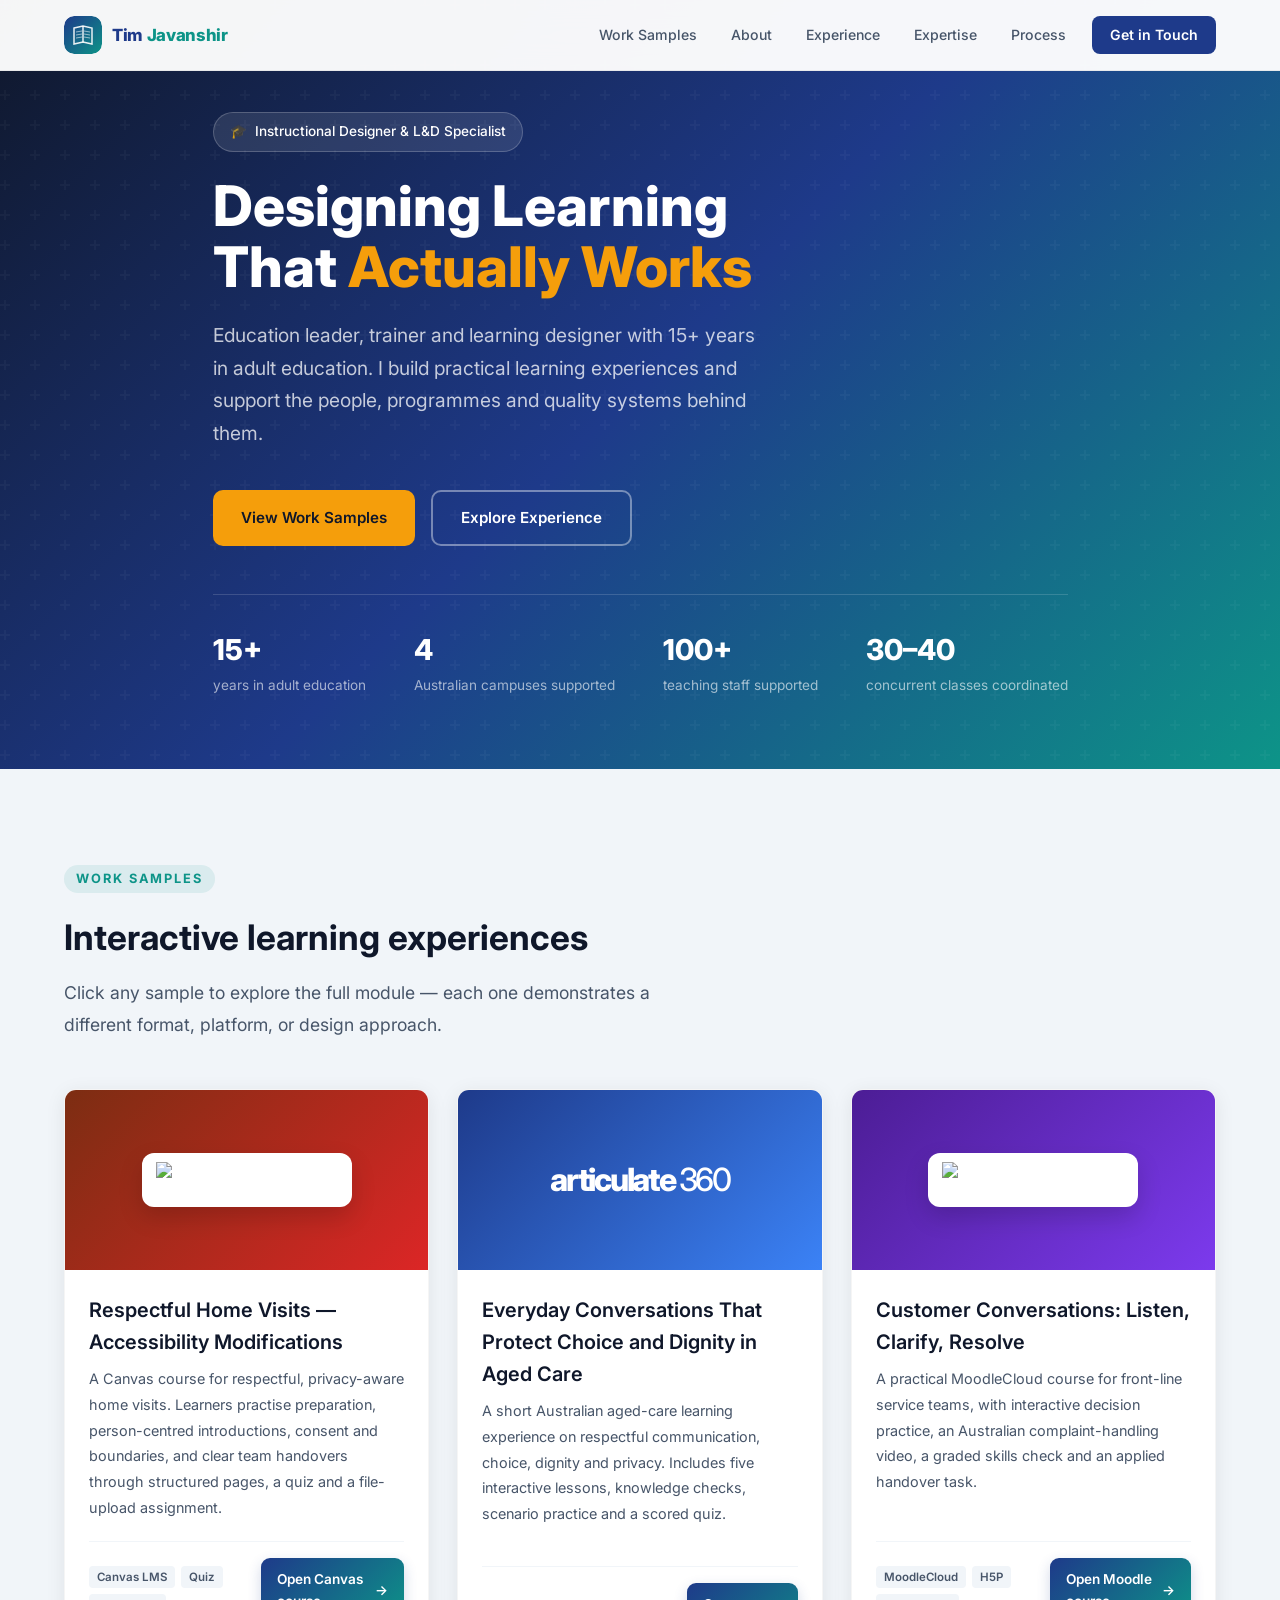
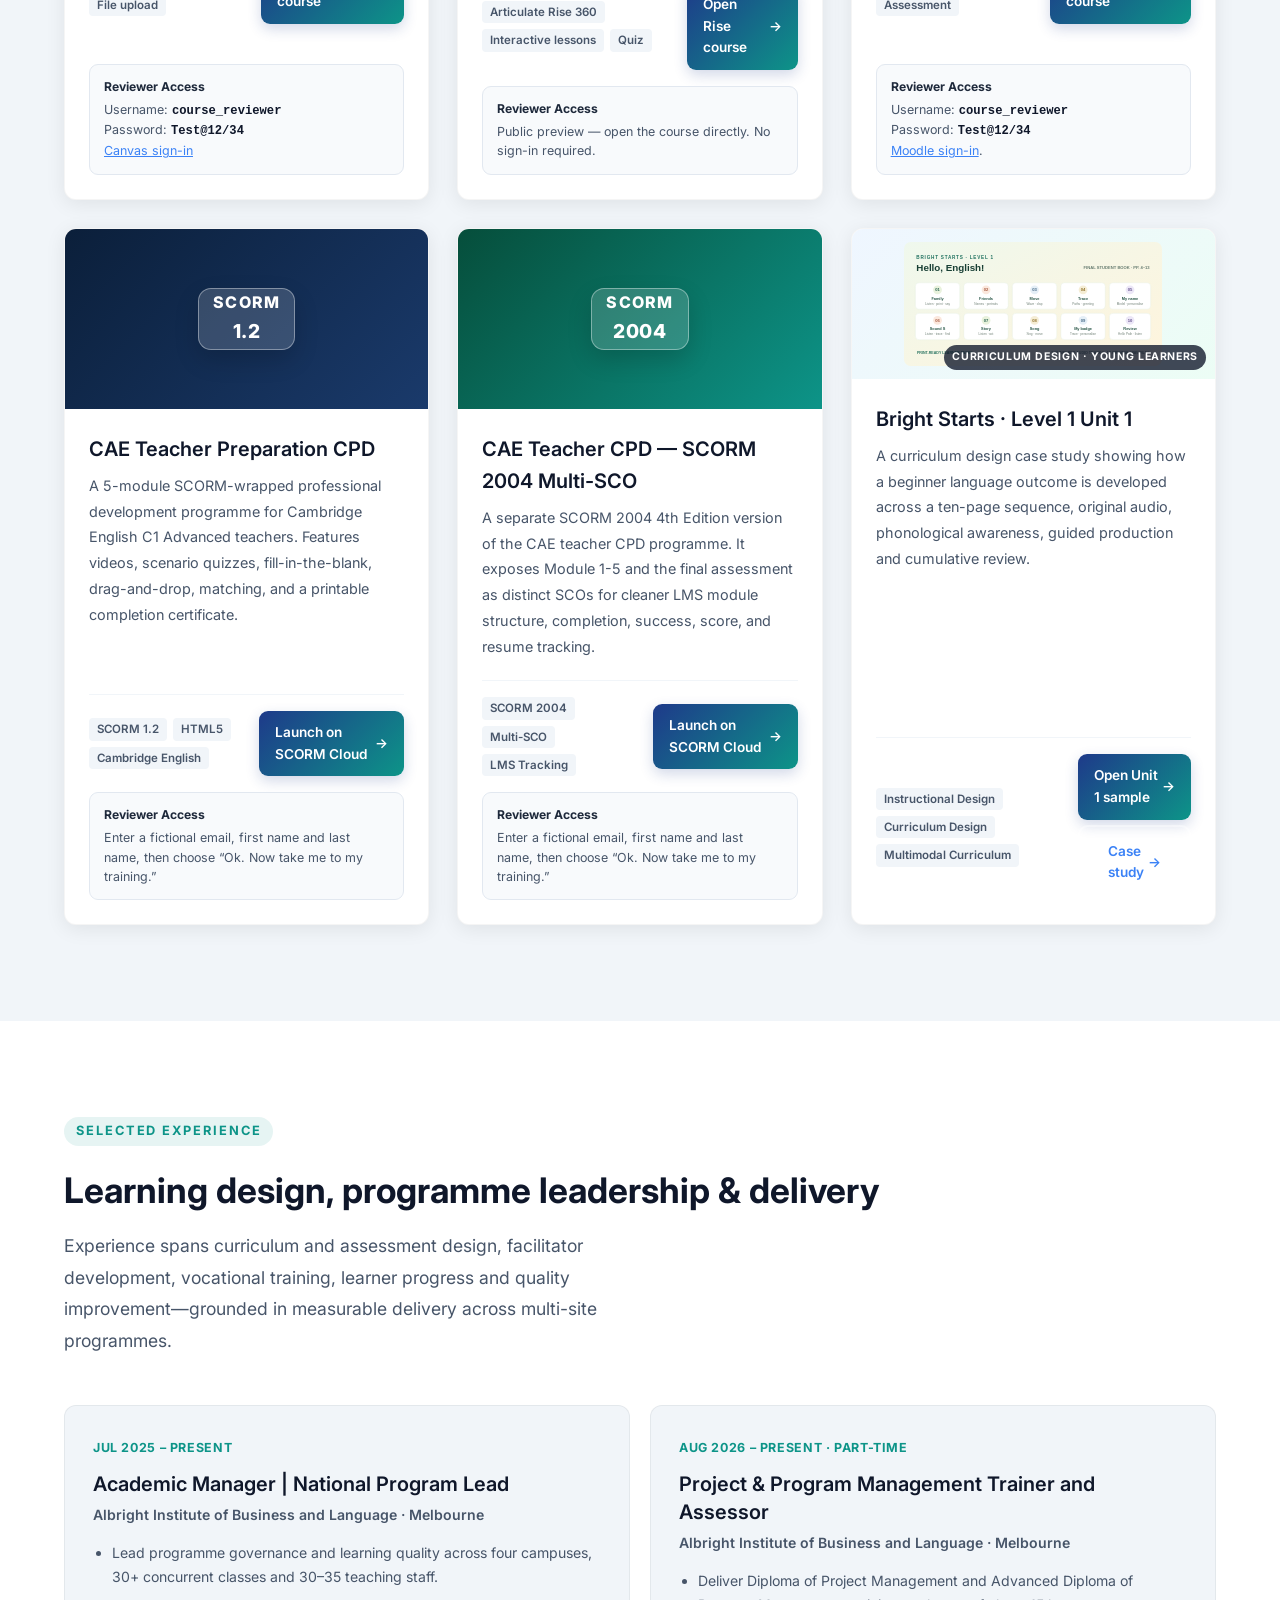
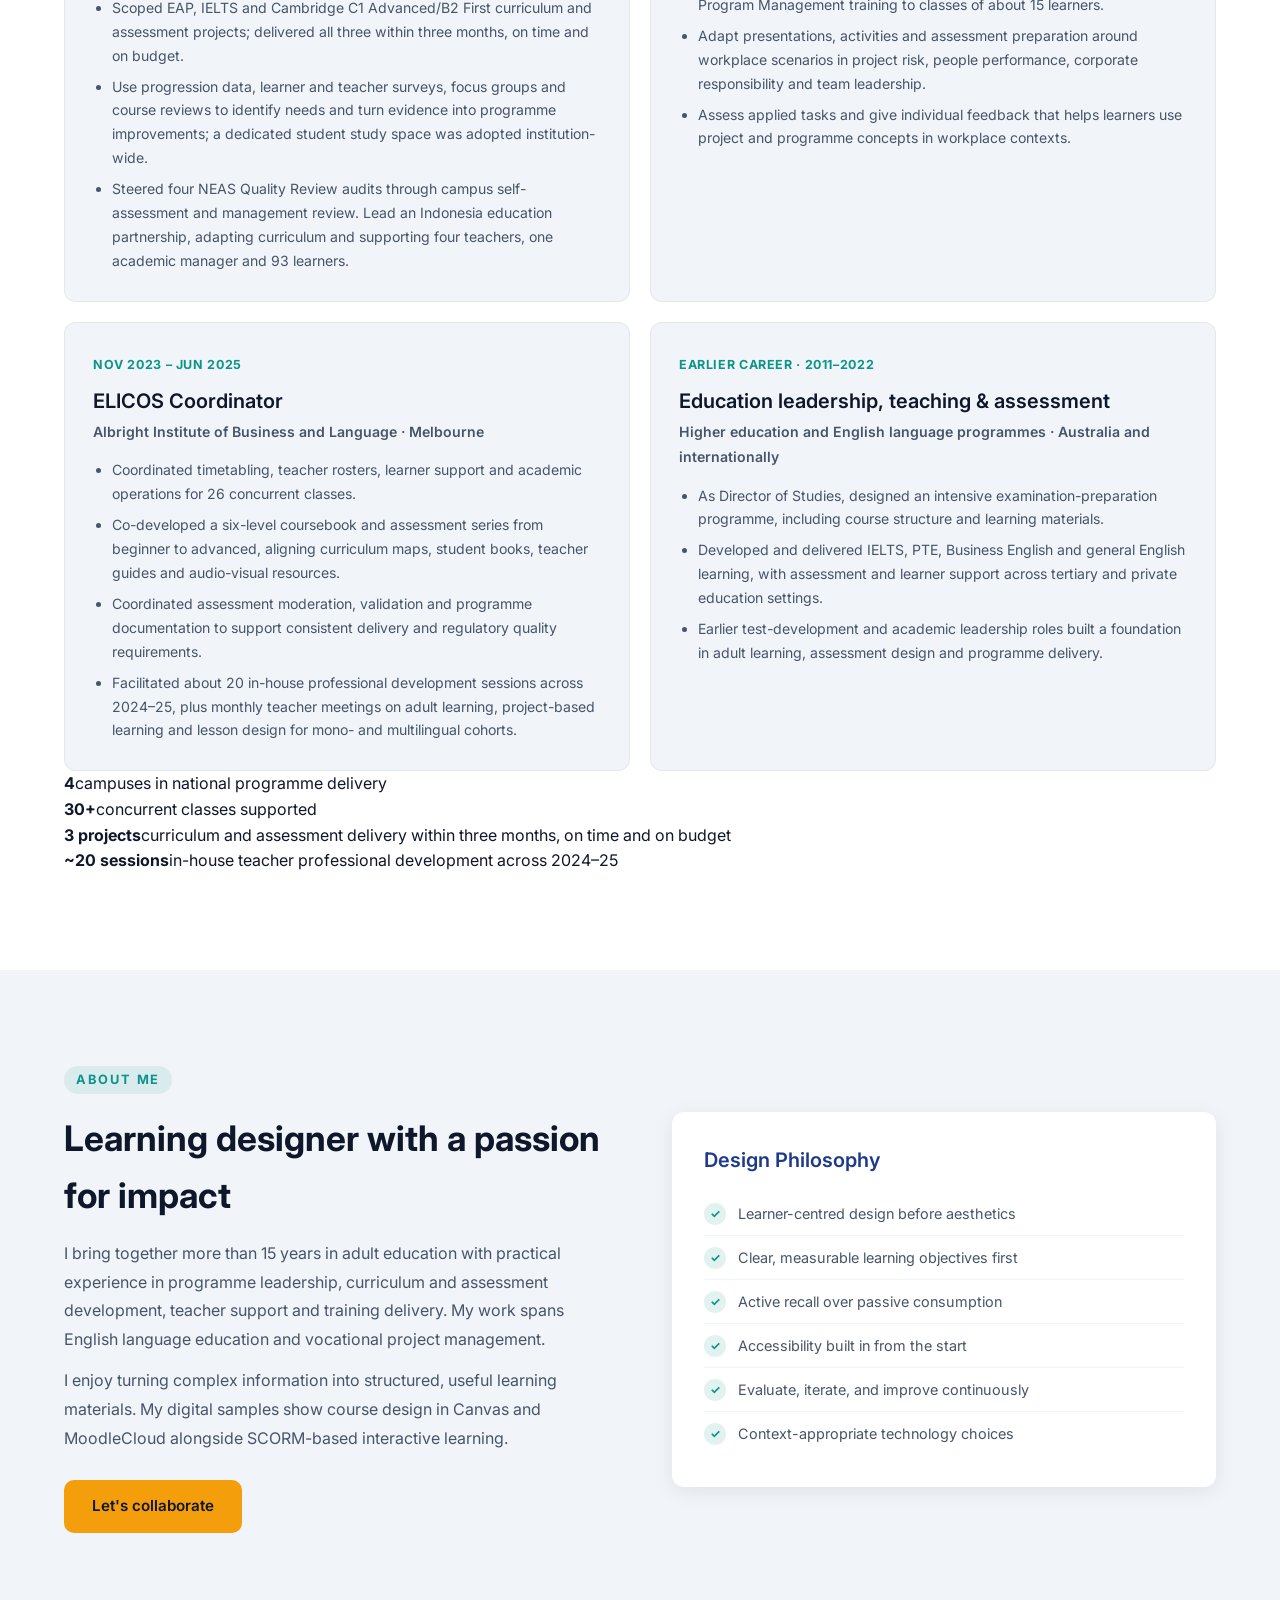
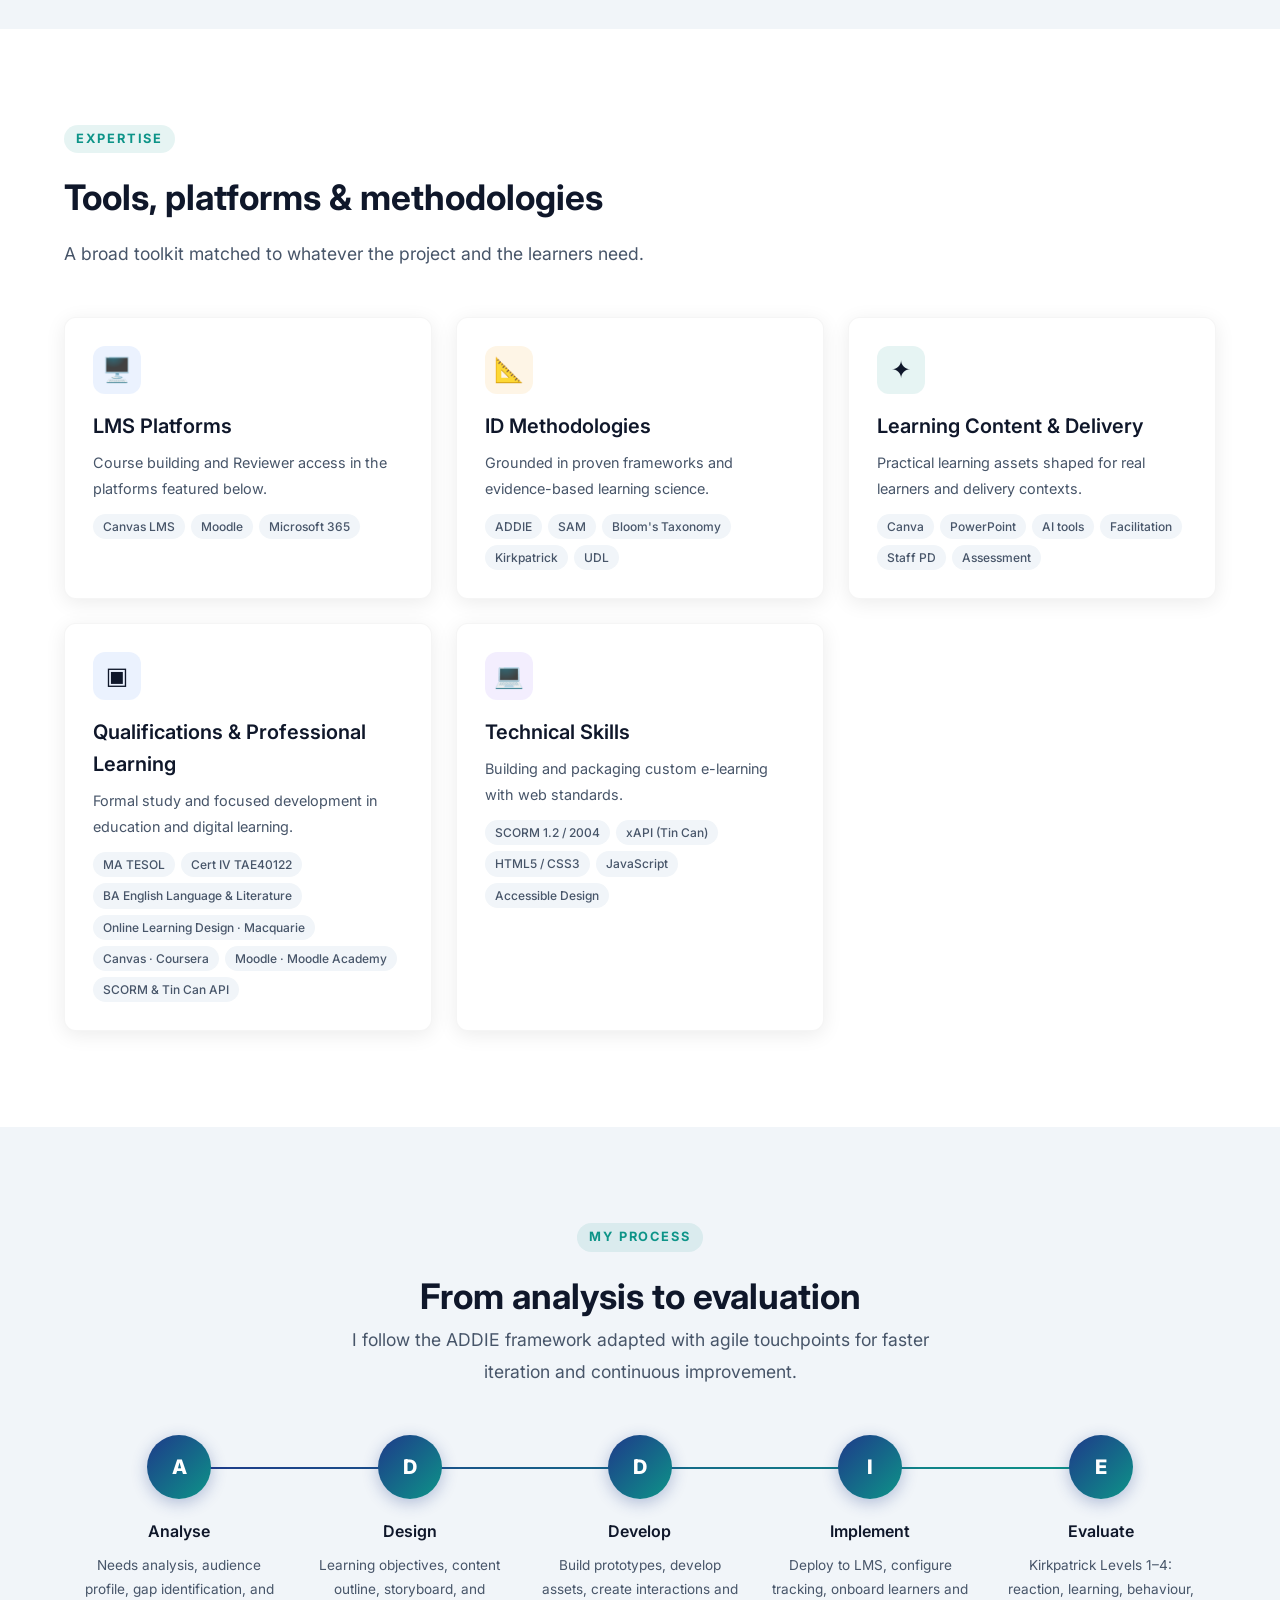
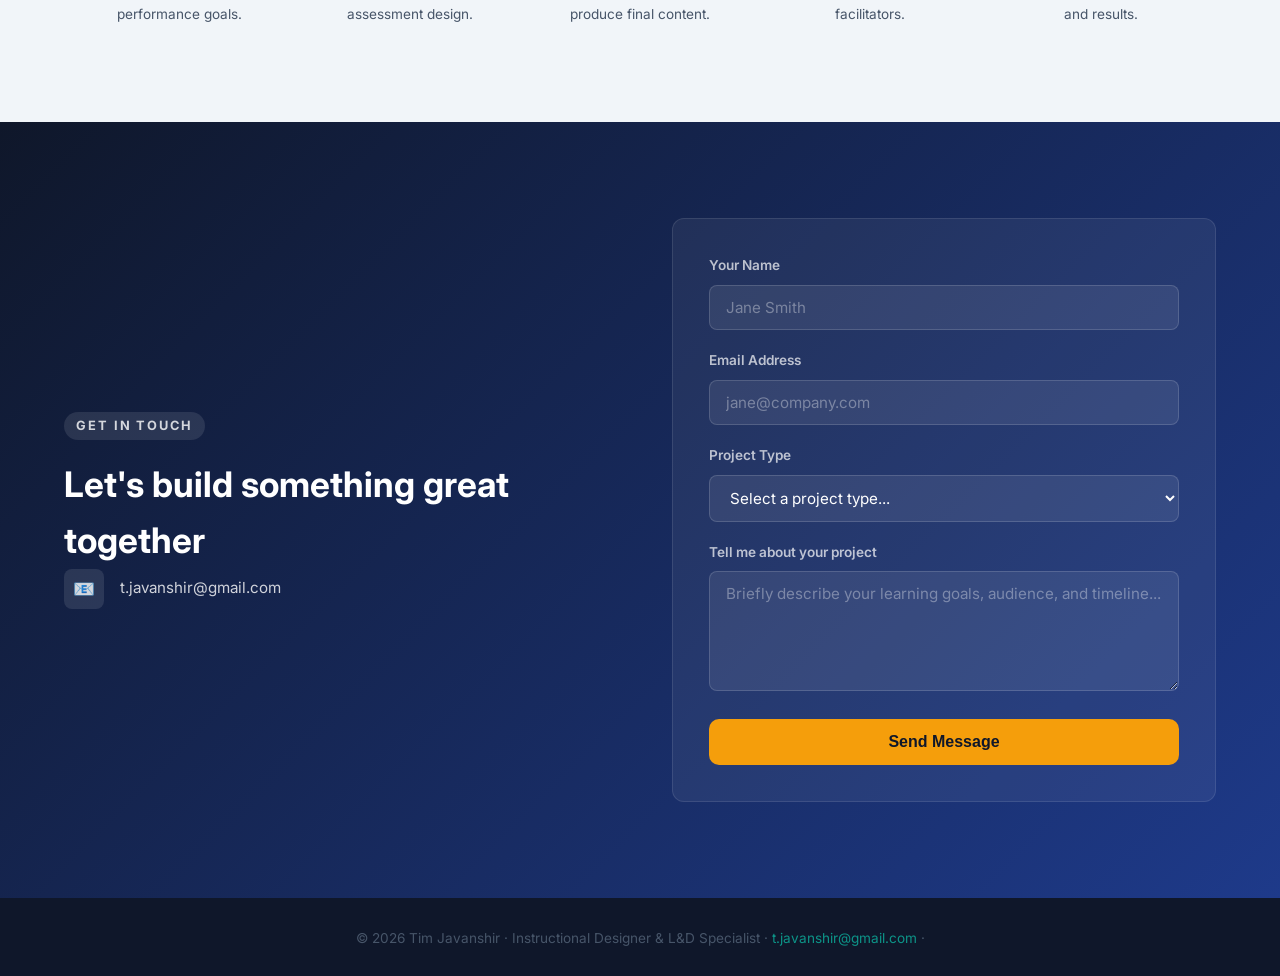
==== commit 2aa4c3f5: "Update portfolio stats and Bright Starts sample" ====
--- a/index.html
+++ b/index.html
@@ -219,28 +219,34 @@
   <div class="container">
     <div class="section-heading"><span class="section-label">Selected Experience</span><h2>Learning design, programme leadership &amp; delivery</h2><p>Experience spans curriculum and assessment design, facilitator development, vocational training, learner progress and quality improvement—grounded in measurable delivery across multi-site programmes.</p></div>
     <div class="experience-grid">
-      <article class="experience-card"><span class="experience-date">Jul 2025 – Present</span><h3>Learning strategy, curriculum &amp; assessment</h3><p class="experience-org">Academic Manager | National Program Lead · Albright Institute of Business and Language · Melbourne</p><ul>
+      <article class="experience-card"><span class="experience-date">Jul 2025 – Present</span><h3>Academic Manager | National Program Lead</h3><p class="experience-org">Albright Institute of Business and Language · Melbourne</p><ul>
         <li>Lead programme governance and learning quality across four campuses, 30+ concurrent classes and 30–35 teaching staff.</li>
         <li>Scoped EAP, IELTS and Cambridge C1 Advanced/B2 First curriculum and assessment projects; delivered all three within three months, on time and on budget.</li>
         <li>Use progression data, learner and teacher surveys, focus groups and course reviews to identify needs and turn evidence into programme improvements; a dedicated student study space was adopted institution-wide.</li>
         <li>Steered four NEAS Quality Review audits through campus self-assessment and management review. Lead an Indonesia education partnership, adapting curriculum and supporting four teachers, one academic manager and 93 learners.</li>
       </ul></article>
-      <article class="experience-card"><span class="experience-date">Aug 2026 – Present · Part-time</span><h3>Workplace learning &amp; competency assessment</h3><p class="experience-org">Project &amp; Program Management Trainer and Assessor · Albright Institute of Business and Language · Melbourne</p><ul>
+      <article class="experience-card"><span class="experience-date">Aug 2026 – Present · Part-time</span><h3>Project &amp; Program Management Trainer and Assessor</h3><p class="experience-org">Albright Institute of Business and Language · Melbourne</p><ul>
         <li>Deliver Diploma of Project Management and Advanced Diploma of Program Management training to classes of about 15 learners.</li>
         <li>Adapt presentations, activities and assessment preparation around workplace scenarios in project risk, people performance, corporate responsibility and team leadership.</li>
         <li>Assess applied tasks and give individual feedback that helps learners use project and programme concepts in workplace contexts.</li>
       </ul></article>
-      <article class="experience-card"><span class="experience-date">Nov 2023 – Jun 2025</span><h3>Curriculum development &amp; facilitator capability</h3><p class="experience-org">ELICOS Coordinator · Albright Institute of Business and Language · Melbourne</p><ul>
-        <li>Coordinated curriculum and assessment delivery, teacher resources and learner support across 26 concurrent classes.</li>
+      <article class="experience-card"><span class="experience-date">Nov 2023 – Jun 2025</span><h3>ELICOS Coordinator</h3><p class="experience-org">Albright Institute of Business and Language · Melbourne</p><ul>
+        <li>Coordinated timetabling, teacher rosters, learner support and academic operations for 26 concurrent classes.</li>
         <li>Co-developed a six-level coursebook and assessment series from beginner to advanced, aligning curriculum maps, student books, teacher guides and audio-visual resources.</li>
         <li>Coordinated assessment moderation, validation and programme documentation to support consistent delivery and regulatory quality requirements.</li>
         <li>Facilitated about 20 in-house professional development sessions across 2024–25, plus monthly teacher meetings on adult learning, project-based learning and lesson design for mono- and multilingual cohorts.</li>
       </ul></article>
-      <article class="experience-card"><span class="experience-date">Earlier career · 2011–2022</span><h3>Course design, assessment &amp; learner support</h3><p class="experience-org">Director of Studies and ELT roles · Higher education and English language programmes</p><ul>
+      <article class="experience-card"><span class="experience-date">Earlier career · 2011–2022</span><h3>Education leadership, teaching &amp; assessment</h3><p class="experience-org">Higher education and English language programmes · Australia and internationally</p><ul>
         <li>As Director of Studies, designed an intensive examination-preparation programme, including course structure and learning materials.</li>
         <li>Developed and delivered IELTS, PTE, Business English and general English learning, with assessment and learner support across tertiary and private education settings.</li>
         <li>Earlier test-development and academic leadership roles built a foundation in adult learning, assessment design and programme delivery.</li>
       </ul></article>
+    </div>
+    <div class="experience-kpis" aria-label="Selected learning and programme delivery measures">
+      <div><strong>4</strong><span>campuses in national programme delivery</span></div>
+      <div><strong>30+</strong><span>concurrent classes supported</span></div>
+      <div><strong>3 projects</strong><span>curriculum and assessment delivery within three months, on time and on budget</span></div>
+      <div><strong>~20 sessions</strong><span>in-house teacher professional development across 2024–25</span></div>
     </div>
   </div>
 </section>
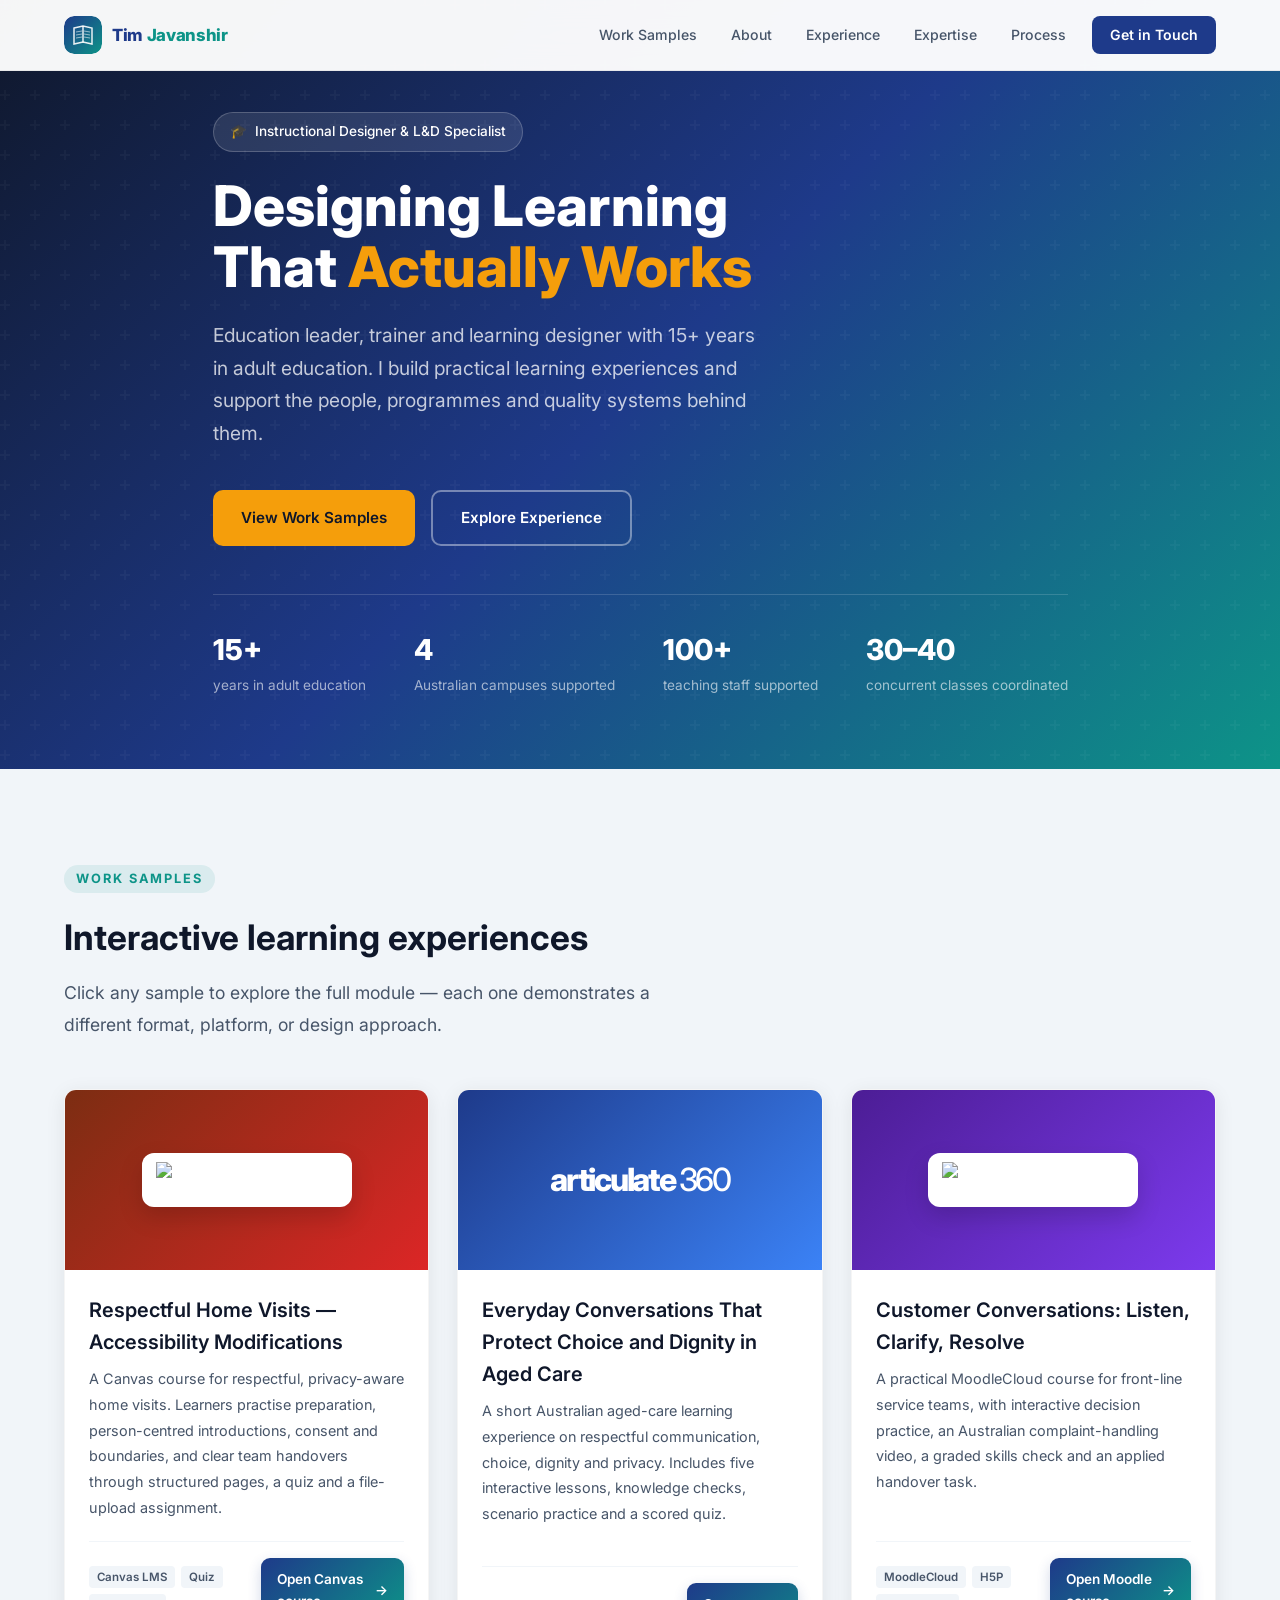
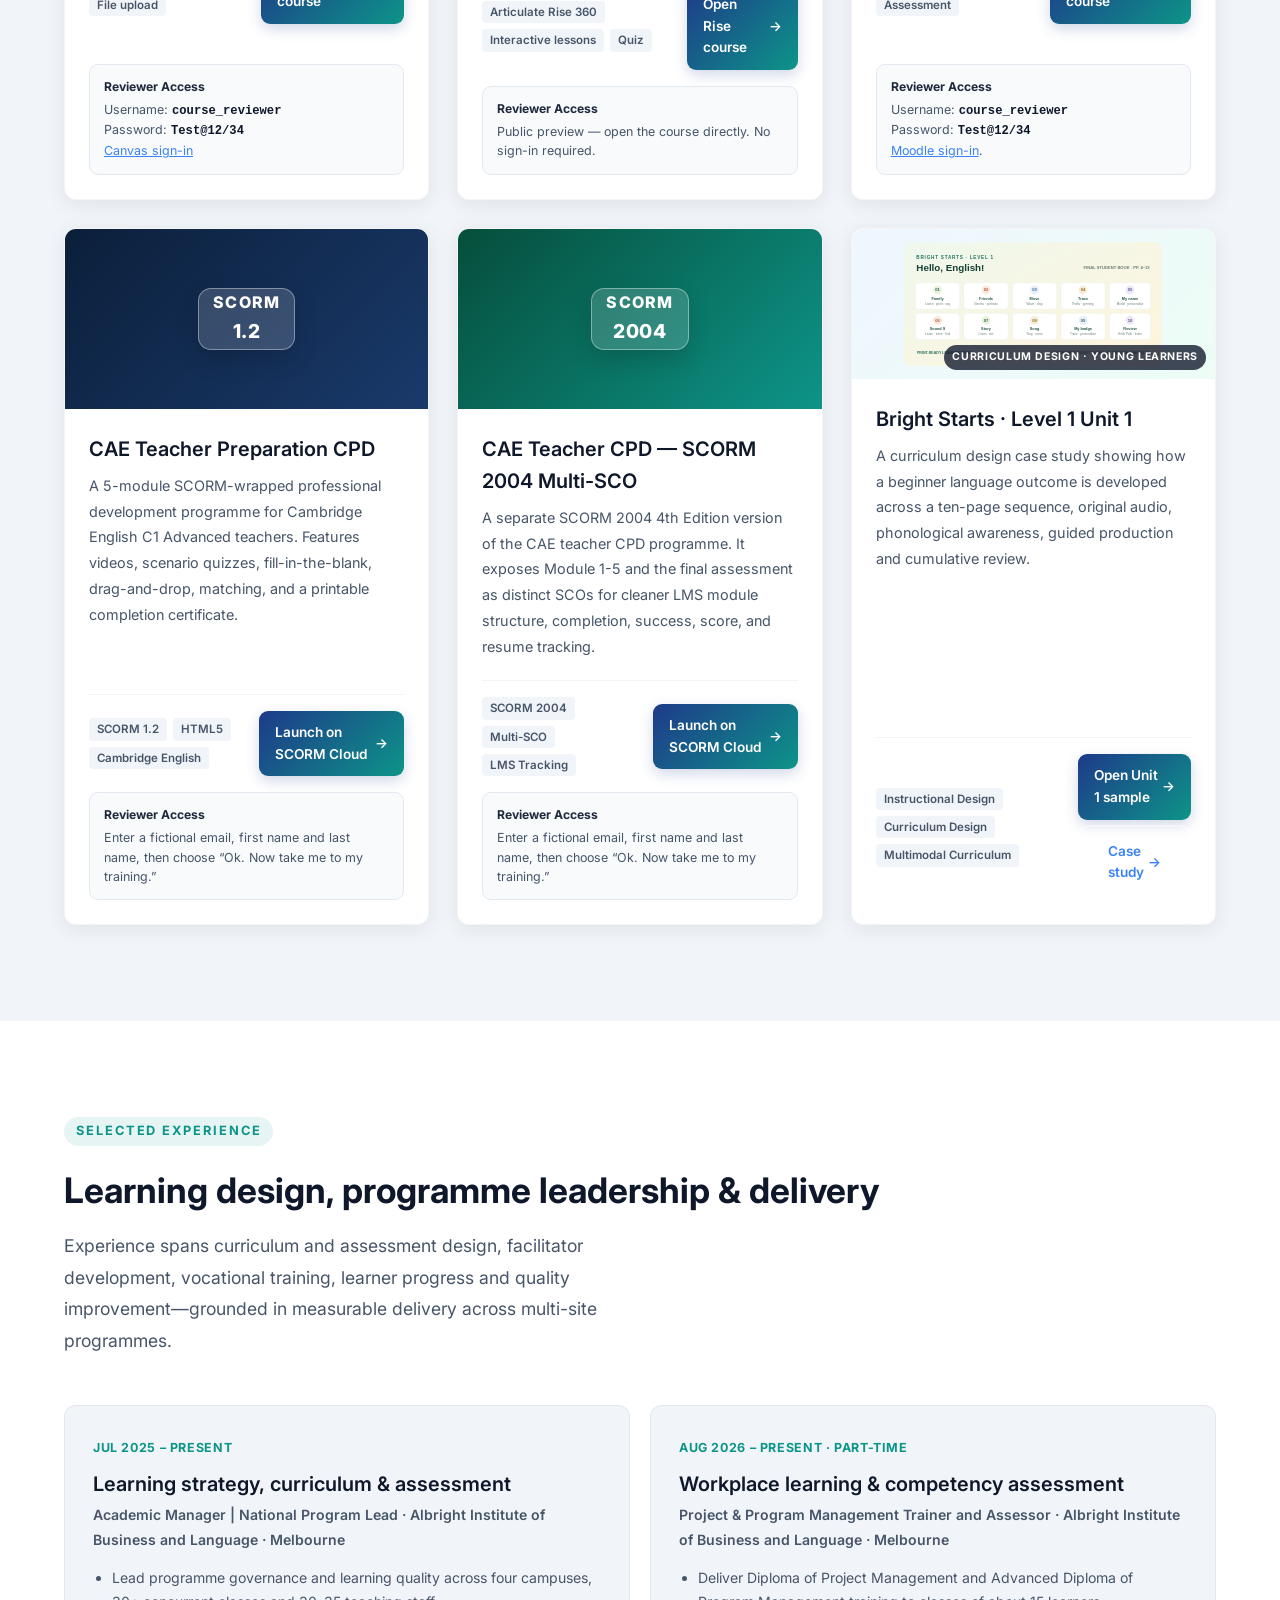
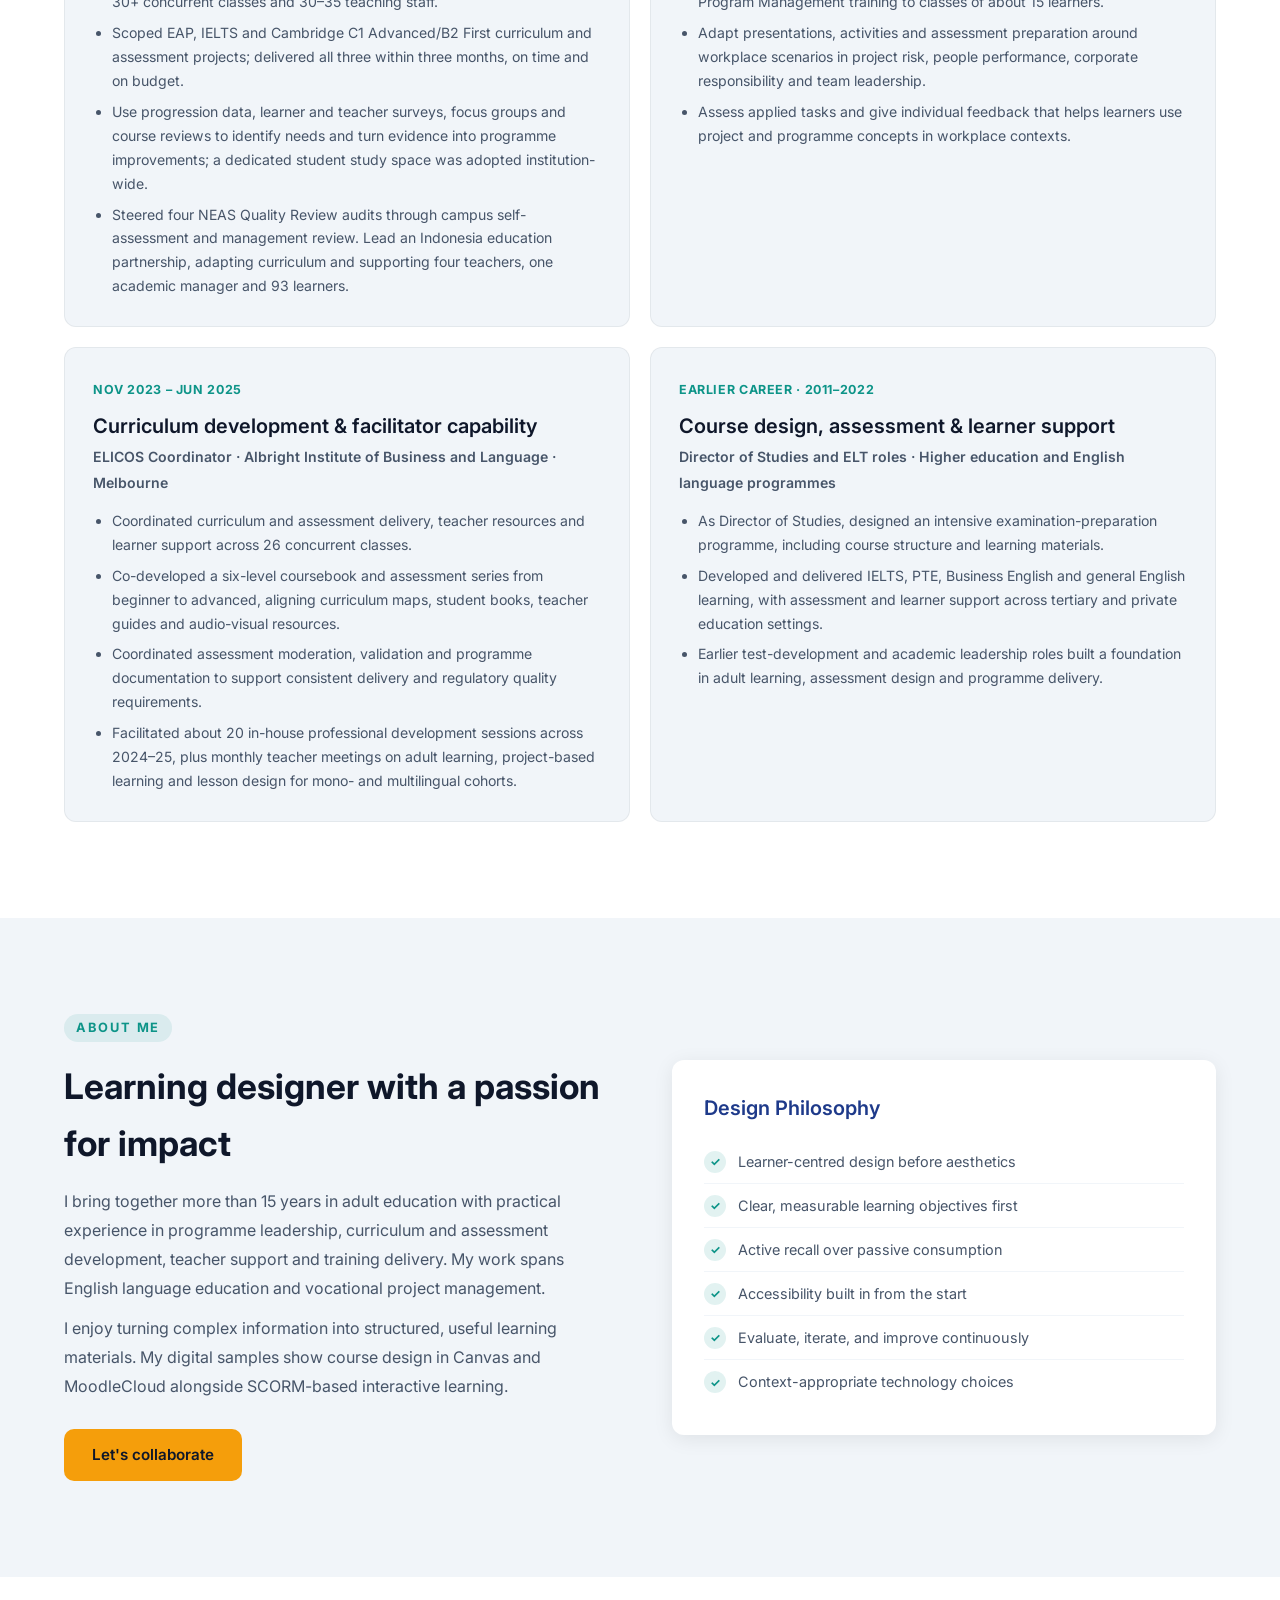
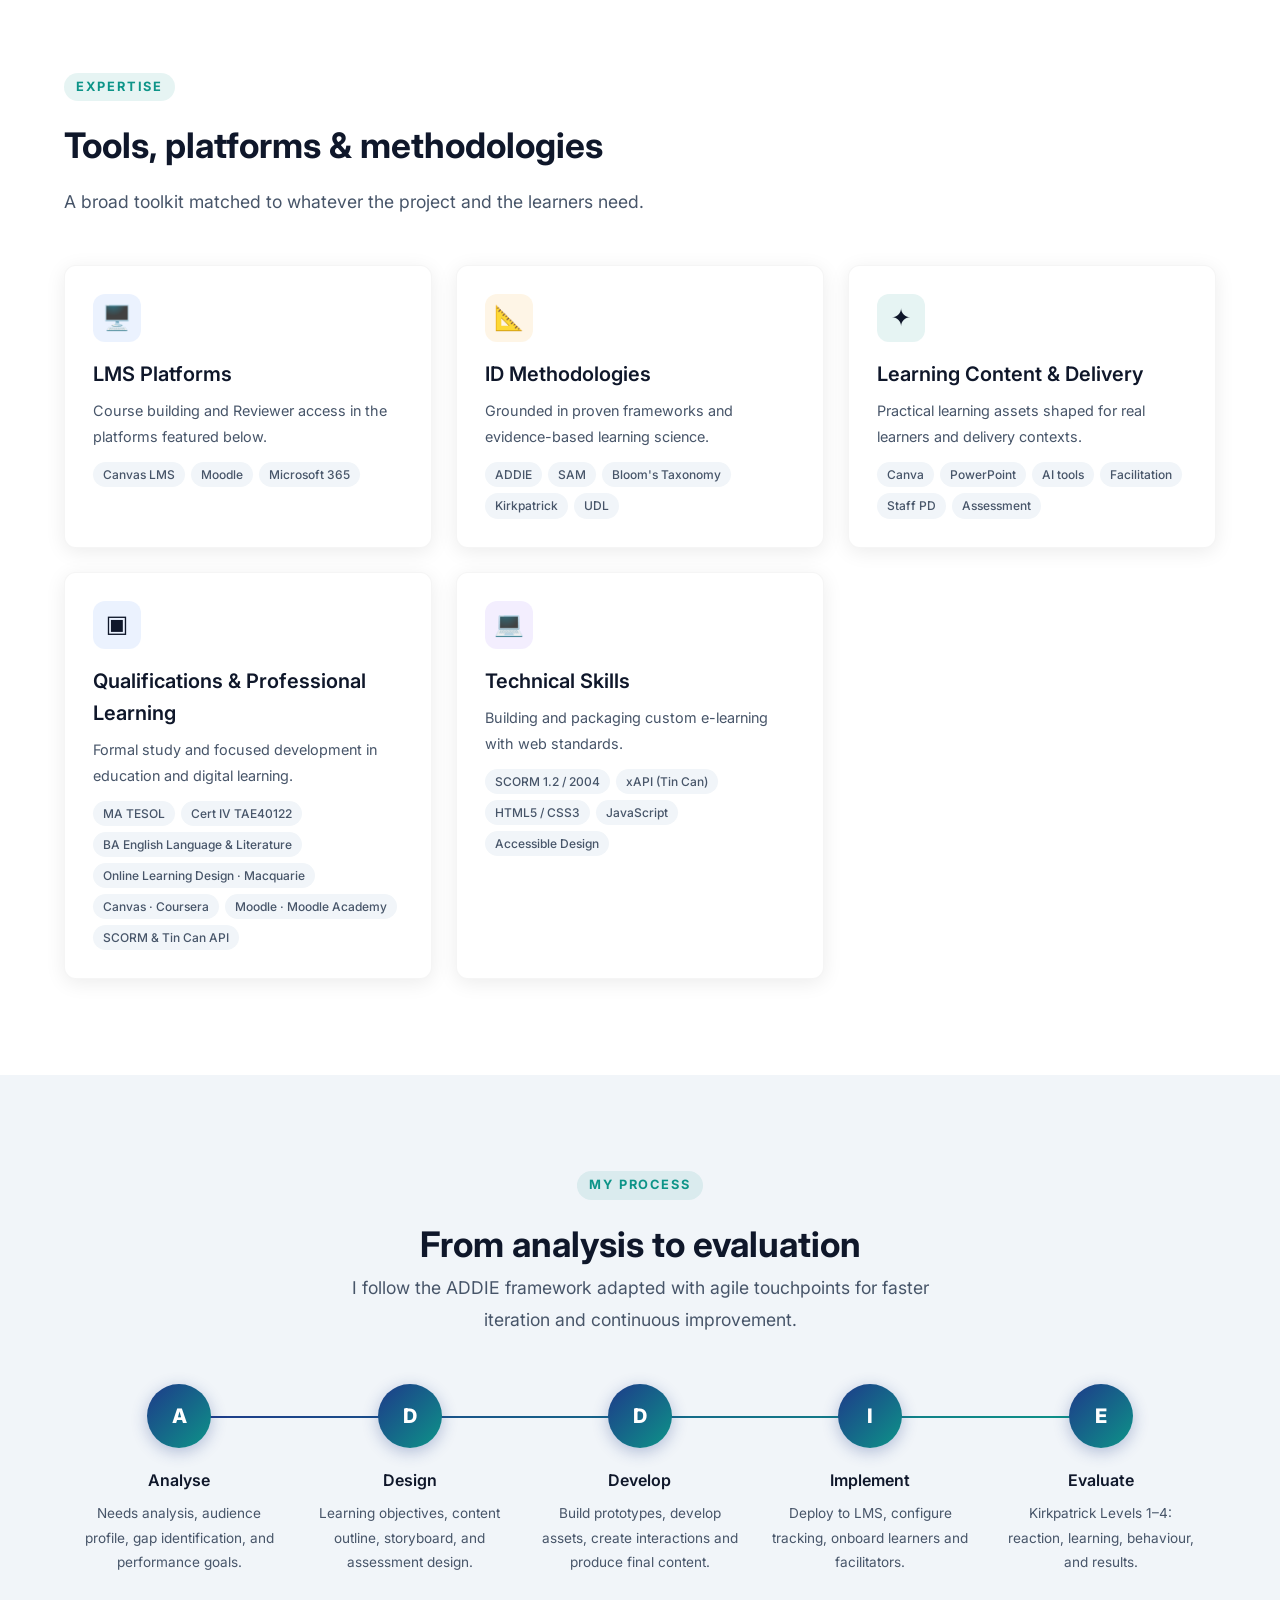
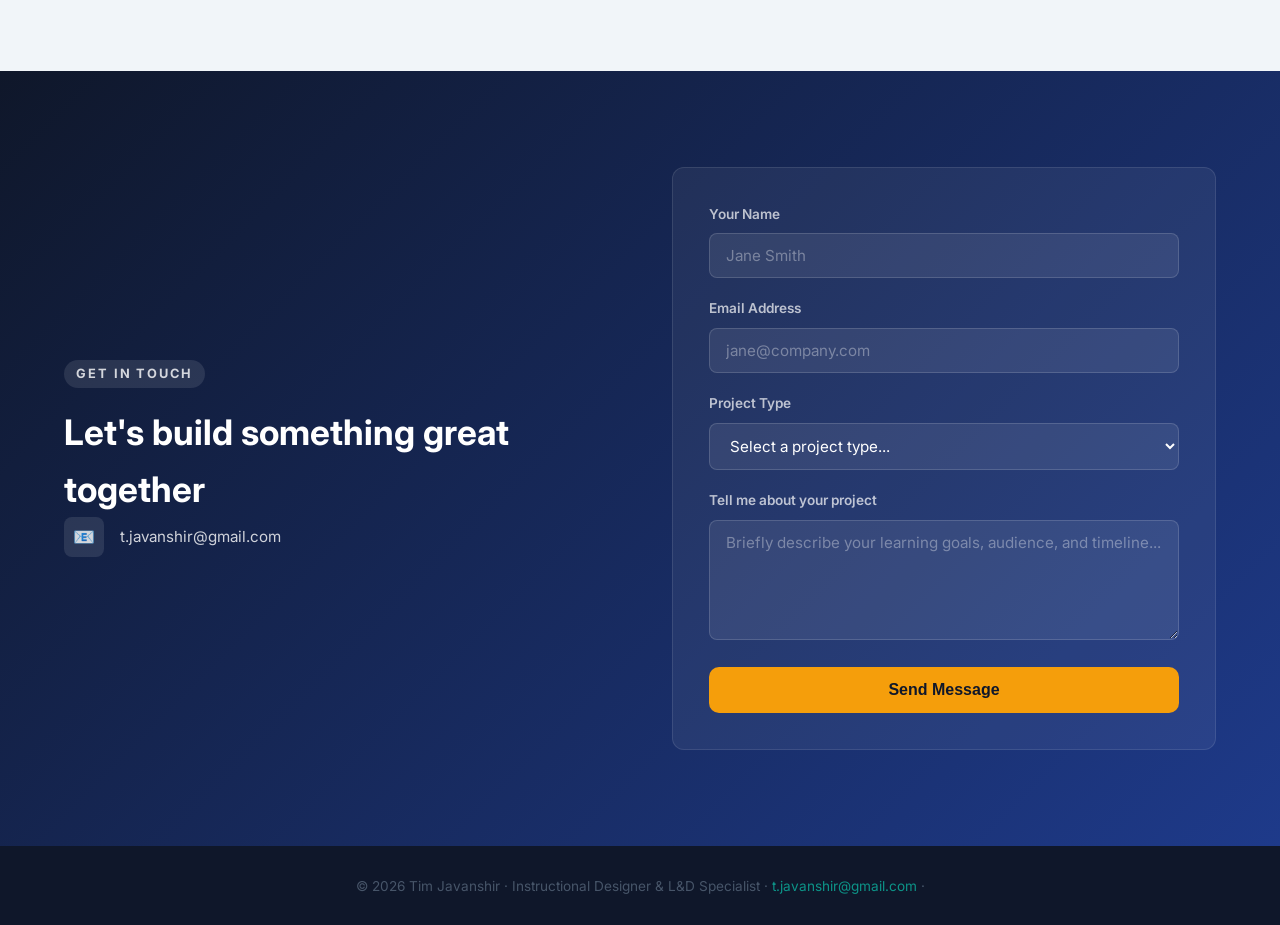
==== commit 854bc0ef: "Update portfolio stats and Bright Starts sample" ====
--- a/index.html
+++ b/index.html
@@ -219,34 +219,28 @@
   <div class="container">
     <div class="section-heading"><span class="section-label">Selected Experience</span><h2>Learning design, programme leadership &amp; delivery</h2><p>Experience spans curriculum and assessment design, facilitator development, vocational training, learner progress and quality improvement—grounded in measurable delivery across multi-site programmes.</p></div>
     <div class="experience-grid">
-      <article class="experience-card"><span class="experience-date">Jul 2025 – Present</span><h3>Academic Manager | National Program Lead</h3><p class="experience-org">Albright Institute of Business and Language · Melbourne</p><ul>
+      <article class="experience-card"><span class="experience-date">Jul 2025 – Present</span><h3>Learning strategy, curriculum &amp; assessment</h3><p class="experience-org">Academic Manager | National Program Lead · Albright Institute of Business and Language · Melbourne</p><ul>
         <li>Lead programme governance and learning quality across four campuses, 30+ concurrent classes and 30–35 teaching staff.</li>
         <li>Scoped EAP, IELTS and Cambridge C1 Advanced/B2 First curriculum and assessment projects; delivered all three within three months, on time and on budget.</li>
         <li>Use progression data, learner and teacher surveys, focus groups and course reviews to identify needs and turn evidence into programme improvements; a dedicated student study space was adopted institution-wide.</li>
         <li>Steered four NEAS Quality Review audits through campus self-assessment and management review. Lead an Indonesia education partnership, adapting curriculum and supporting four teachers, one academic manager and 93 learners.</li>
       </ul></article>
-      <article class="experience-card"><span class="experience-date">Aug 2026 – Present · Part-time</span><h3>Project &amp; Program Management Trainer and Assessor</h3><p class="experience-org">Albright Institute of Business and Language · Melbourne</p><ul>
+      <article class="experience-card"><span class="experience-date">Aug 2026 – Present · Part-time</span><h3>Workplace learning &amp; competency assessment</h3><p class="experience-org">Project &amp; Program Management Trainer and Assessor · Albright Institute of Business and Language · Melbourne</p><ul>
         <li>Deliver Diploma of Project Management and Advanced Diploma of Program Management training to classes of about 15 learners.</li>
         <li>Adapt presentations, activities and assessment preparation around workplace scenarios in project risk, people performance, corporate responsibility and team leadership.</li>
         <li>Assess applied tasks and give individual feedback that helps learners use project and programme concepts in workplace contexts.</li>
       </ul></article>
-      <article class="experience-card"><span class="experience-date">Nov 2023 – Jun 2025</span><h3>ELICOS Coordinator</h3><p class="experience-org">Albright Institute of Business and Language · Melbourne</p><ul>
-        <li>Coordinated timetabling, teacher rosters, learner support and academic operations for 26 concurrent classes.</li>
+      <article class="experience-card"><span class="experience-date">Nov 2023 – Jun 2025</span><h3>Curriculum development &amp; facilitator capability</h3><p class="experience-org">ELICOS Coordinator · Albright Institute of Business and Language · Melbourne</p><ul>
+        <li>Coordinated curriculum and assessment delivery, teacher resources and learner support across 26 concurrent classes.</li>
         <li>Co-developed a six-level coursebook and assessment series from beginner to advanced, aligning curriculum maps, student books, teacher guides and audio-visual resources.</li>
         <li>Coordinated assessment moderation, validation and programme documentation to support consistent delivery and regulatory quality requirements.</li>
         <li>Facilitated about 20 in-house professional development sessions across 2024–25, plus monthly teacher meetings on adult learning, project-based learning and lesson design for mono- and multilingual cohorts.</li>
       </ul></article>
-      <article class="experience-card"><span class="experience-date">Earlier career · 2011–2022</span><h3>Education leadership, teaching &amp; assessment</h3><p class="experience-org">Higher education and English language programmes · Australia and internationally</p><ul>
+      <article class="experience-card"><span class="experience-date">Earlier career · 2011–2022</span><h3>Course design, assessment &amp; learner support</h3><p class="experience-org">Director of Studies and ELT roles · Higher education and English language programmes</p><ul>
         <li>As Director of Studies, designed an intensive examination-preparation programme, including course structure and learning materials.</li>
         <li>Developed and delivered IELTS, PTE, Business English and general English learning, with assessment and learner support across tertiary and private education settings.</li>
         <li>Earlier test-development and academic leadership roles built a foundation in adult learning, assessment design and programme delivery.</li>
       </ul></article>
-    </div>
-    <div class="experience-kpis" aria-label="Selected learning and programme delivery measures">
-      <div><strong>4</strong><span>campuses in national programme delivery</span></div>
-      <div><strong>30+</strong><span>concurrent classes supported</span></div>
-      <div><strong>3 projects</strong><span>curriculum and assessment delivery within three months, on time and on budget</span></div>
-      <div><strong>~20 sessions</strong><span>in-house teacher professional development across 2024–25</span></div>
     </div>
   </div>
 </section>
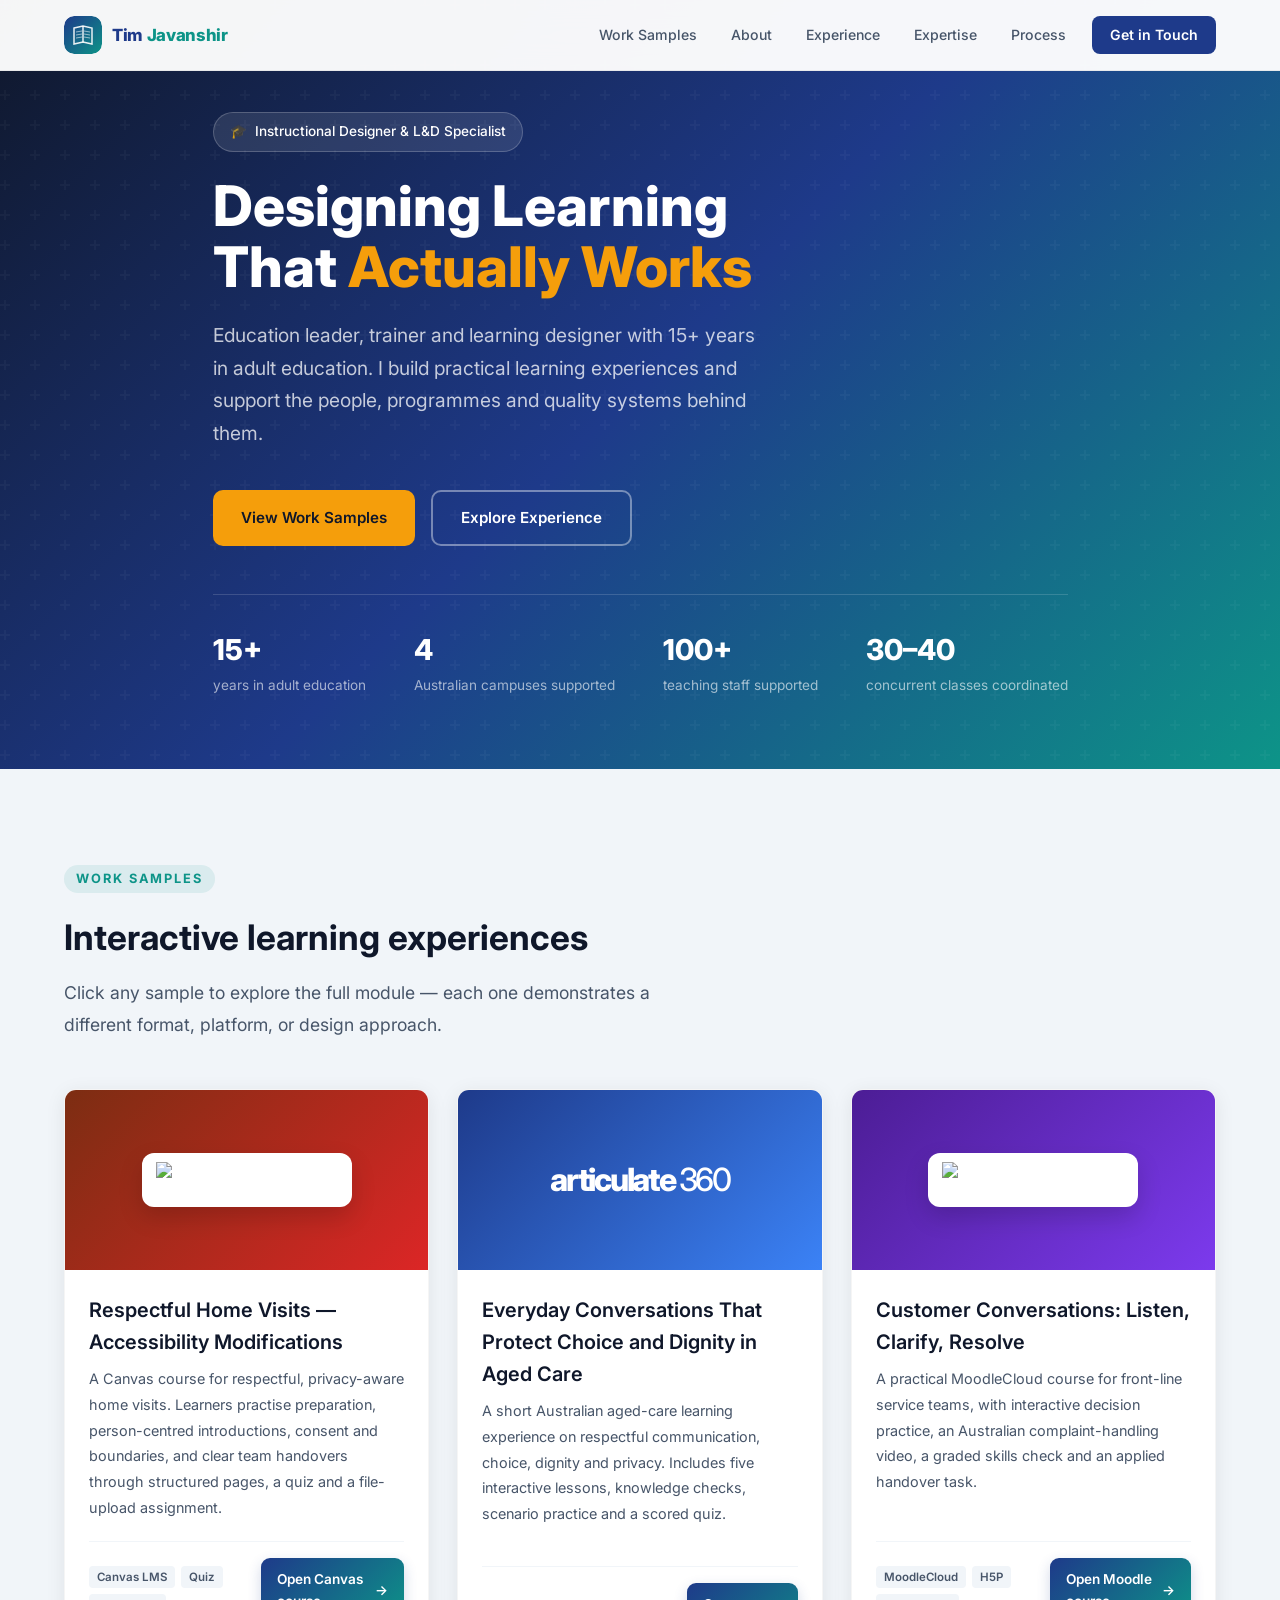
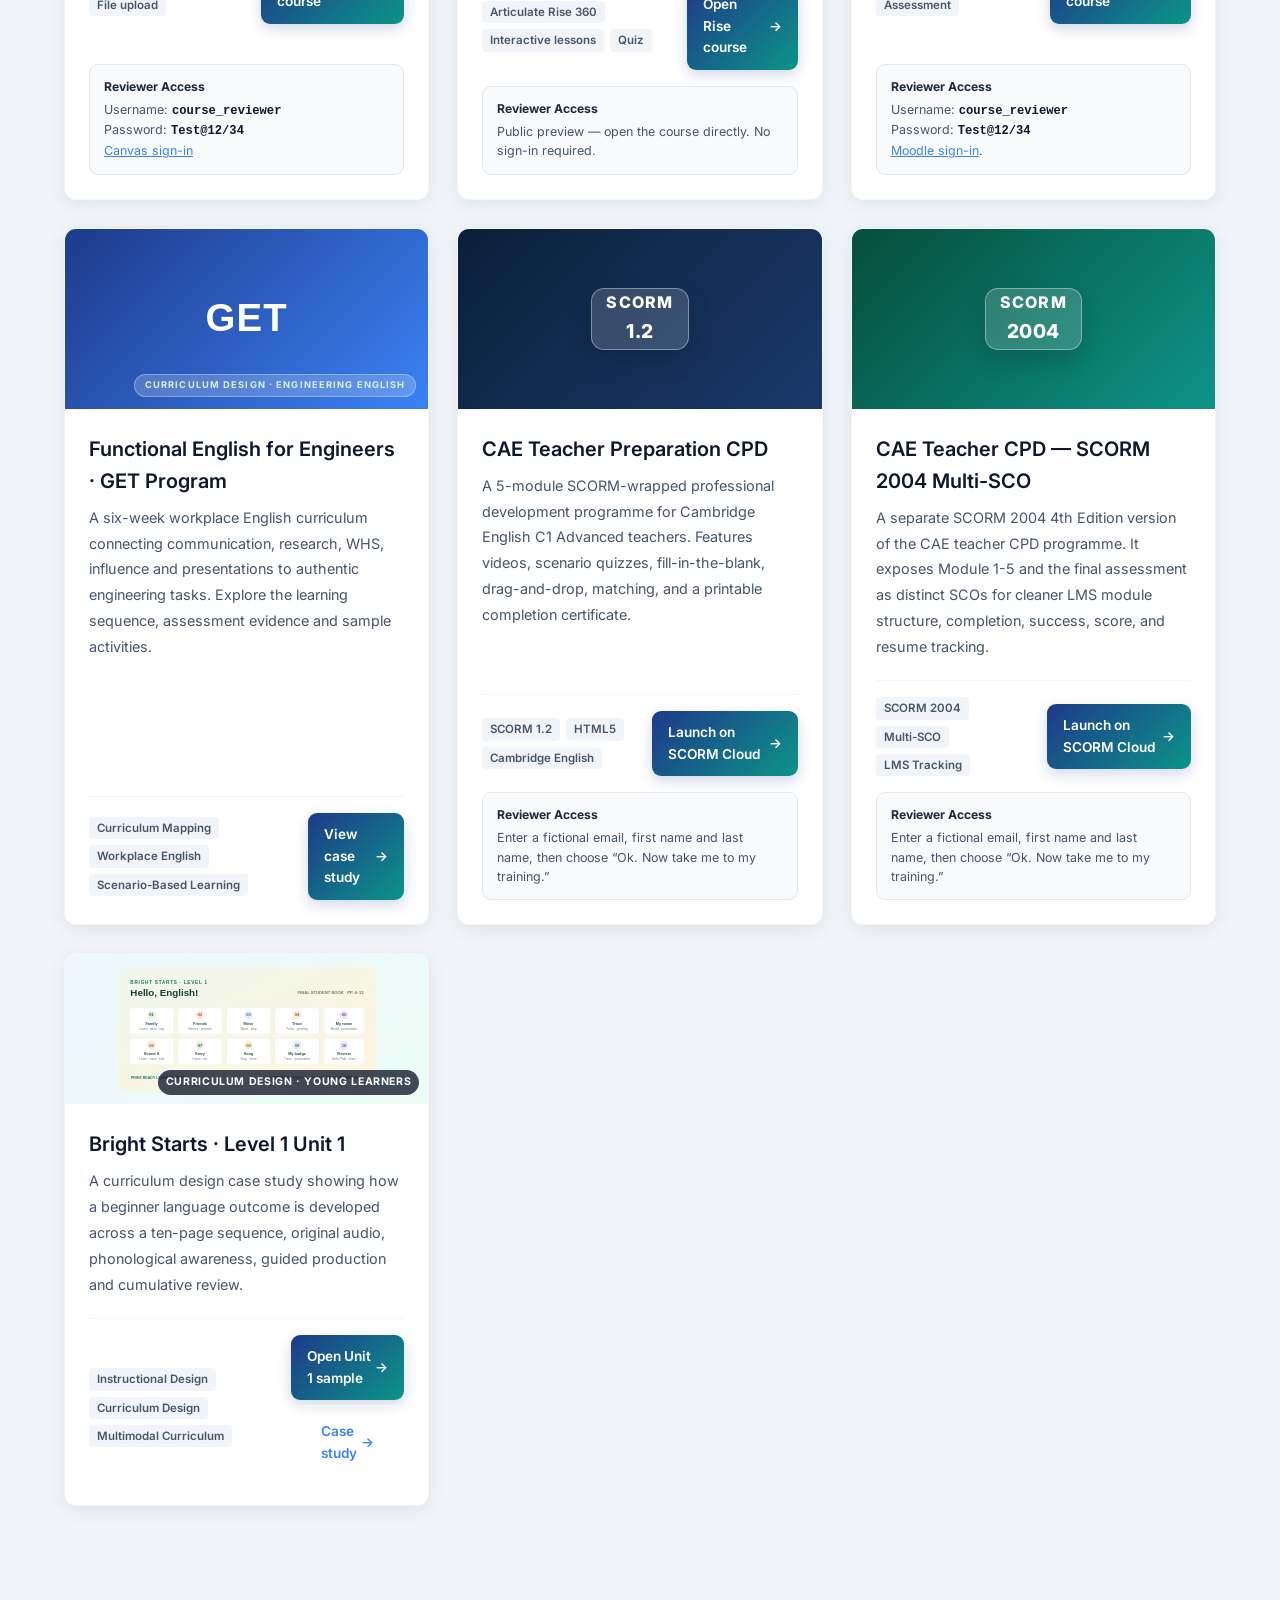
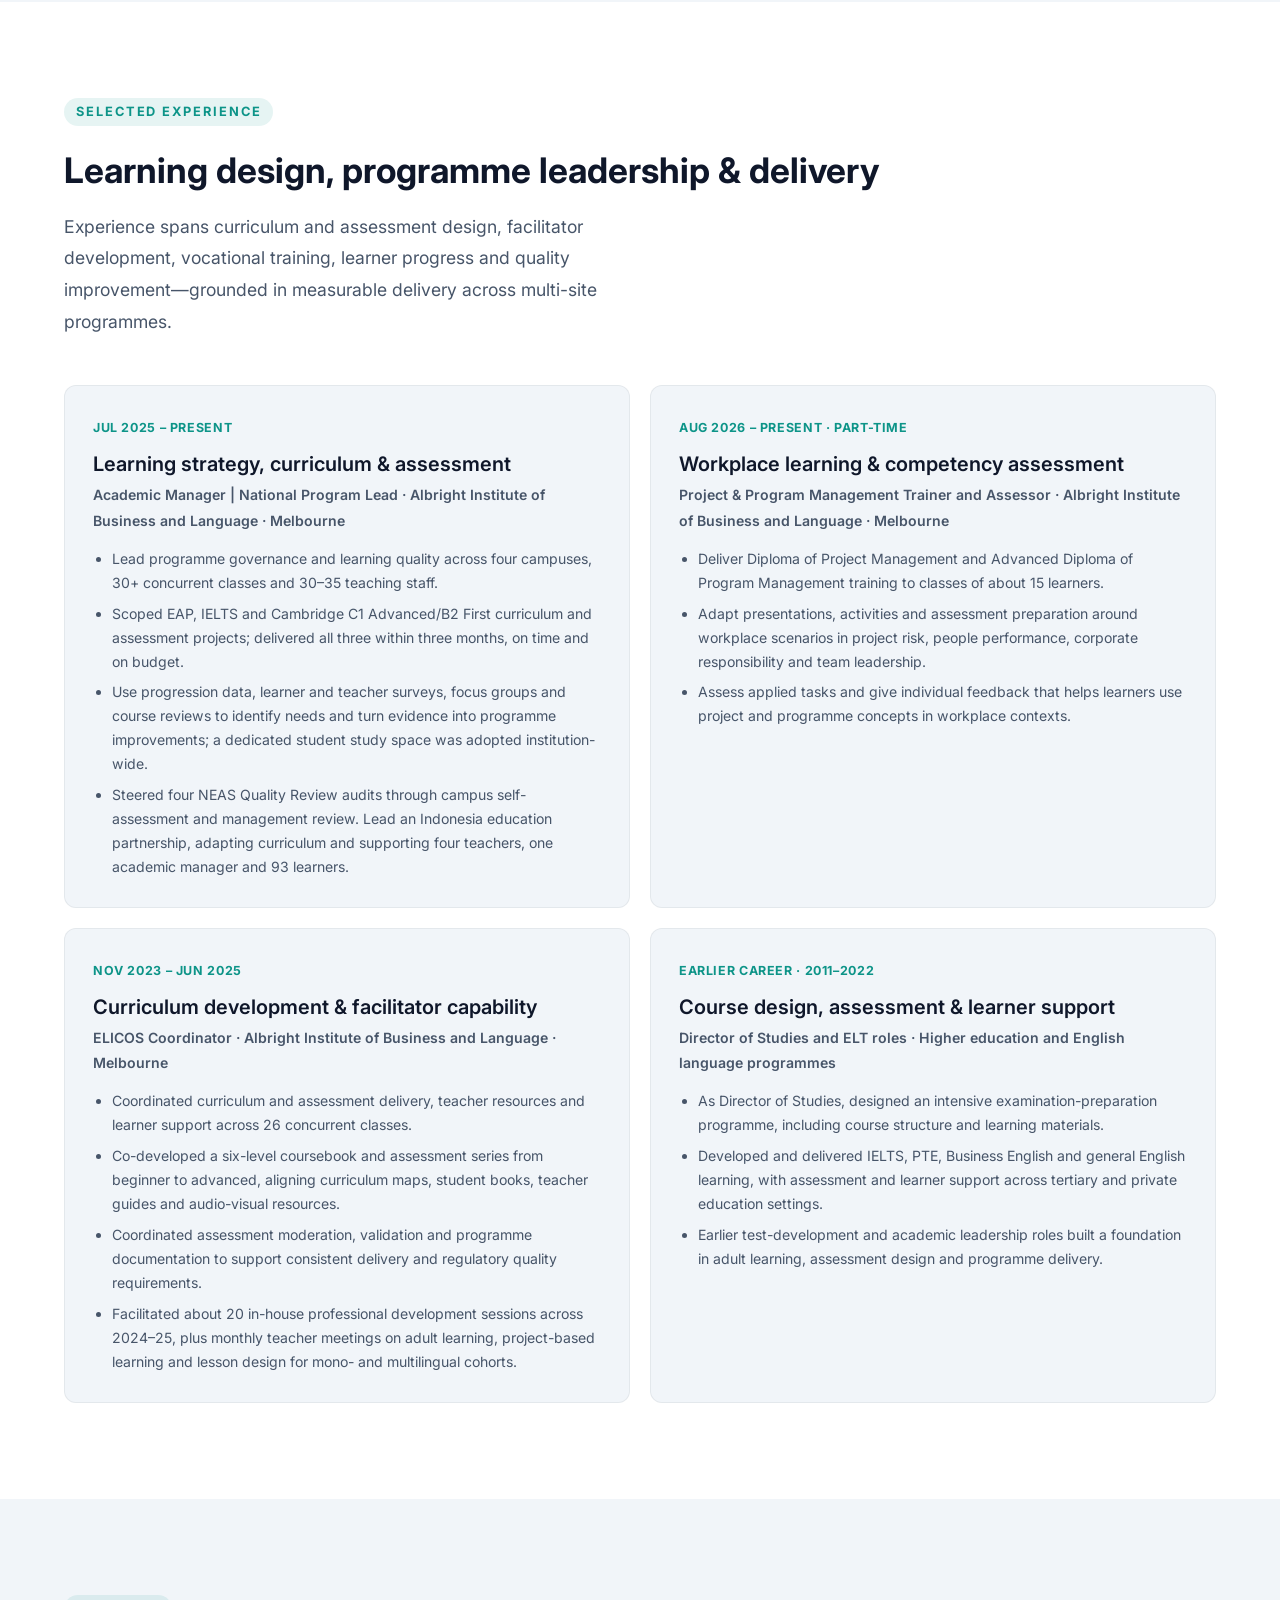
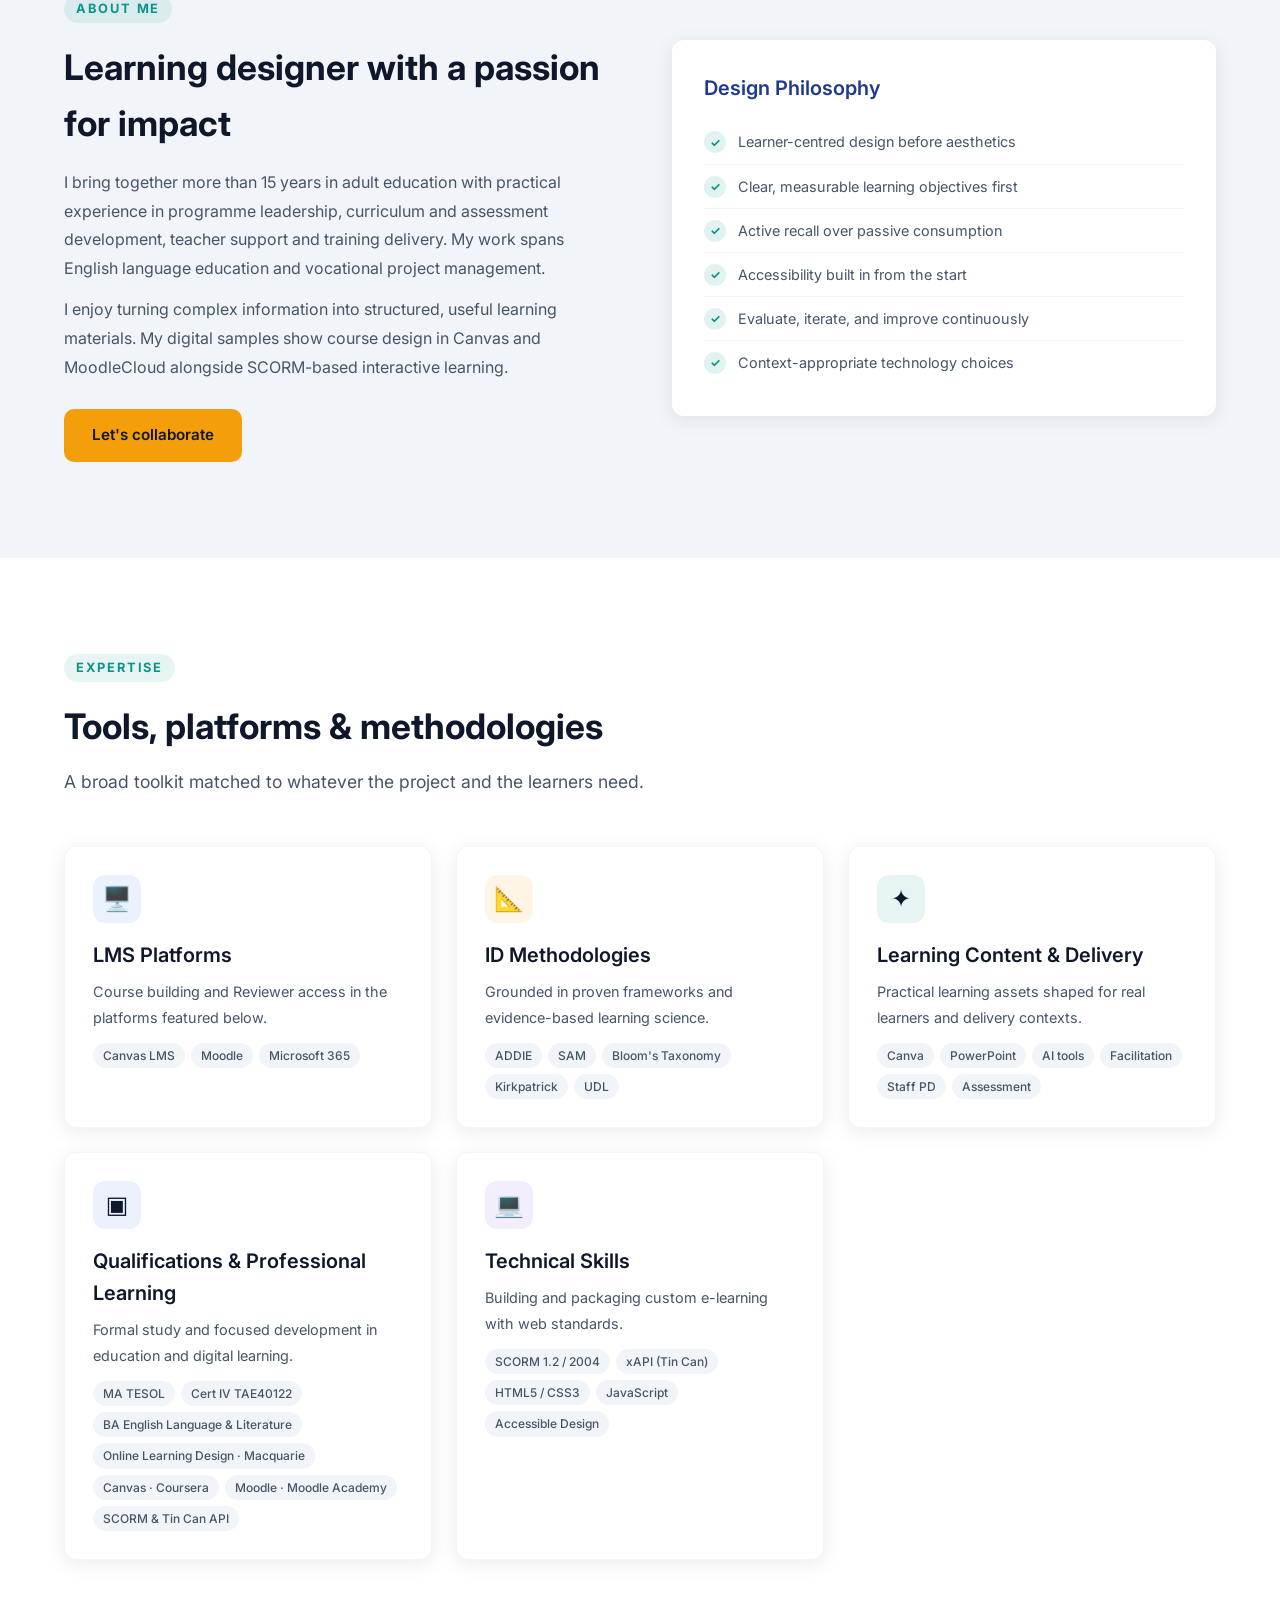
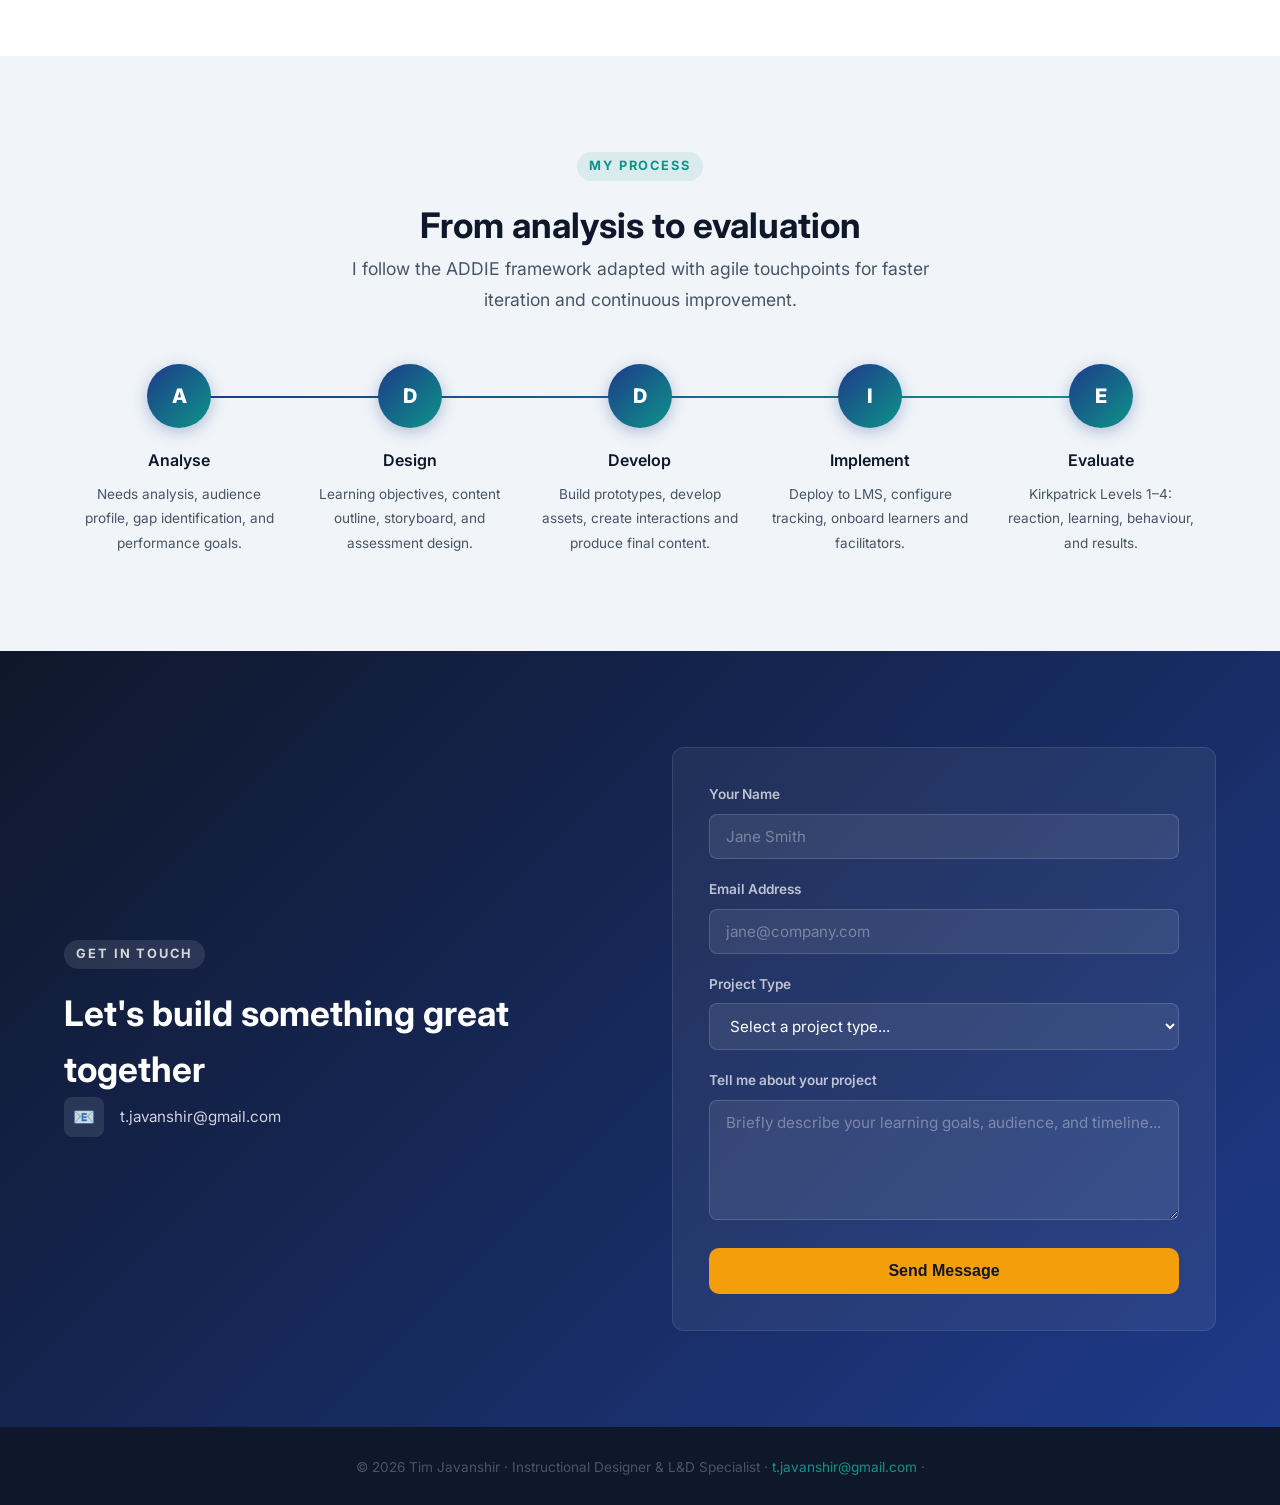
==== commit 7d3893a2: "Add GET Functional English curriculum case study" ====
--- a/index.html
+++ b/index.html
@@ -154,6 +154,15 @@
       </article>
 
       <article class="sample-card fade-up">
+        <div class="sample-thumb html5 get-program-thumb"><span class="get-mark">GET</span><span class="sample-label">CURRICULUM DESIGN · ENGINEERING ENGLISH</span></div>
+        <div class="sample-body">
+          <h3>Functional English for Engineers · GET Program</h3>
+          <p>A six-week workplace English curriculum connecting communication, research, WHS, influence and presentations to authentic engineering tasks. Explore the learning sequence, assessment evidence and sample activities.</p>
+          <div class="sample-meta"><div class="sample-tools"><span class="sample-tool-tag">Curriculum Mapping</span><span class="sample-tool-tag">Workplace English</span><span class="sample-tool-tag">Scenario-Based Learning</span></div><a class="sample-link btn btn-primary" href="samples/get-engineering-english/index.html">View case study</a></div>
+        </div>
+      </article>
+
+      <article class="sample-card fade-up">
         <div class="sample-thumb cae-cpd">
           <span class="platform-mark scorm-mark" aria-label="SCORM 1.2">SCORM<span>1.2</span></span>
           
--- a/css/styles.css
+++ b/css/styles.css
@@ -742,3 +742,4 @@
 @media (prefers-reduced-motion: reduce) {
   .bright-starts-thumb img { transition: none; }
 }
+.get-program-thumb{background:linear-gradient(135deg,#11253b,#205a83 62%,#20827b);position:relative;gap:8px}.get-mark{font:800 2.4rem/1 Manrope,Arial,sans-serif;color:white;letter-spacing:.03em}.get-program-thumb .sample-label{font-size:.58rem;letter-spacing:.12em;color:#dcefeb}
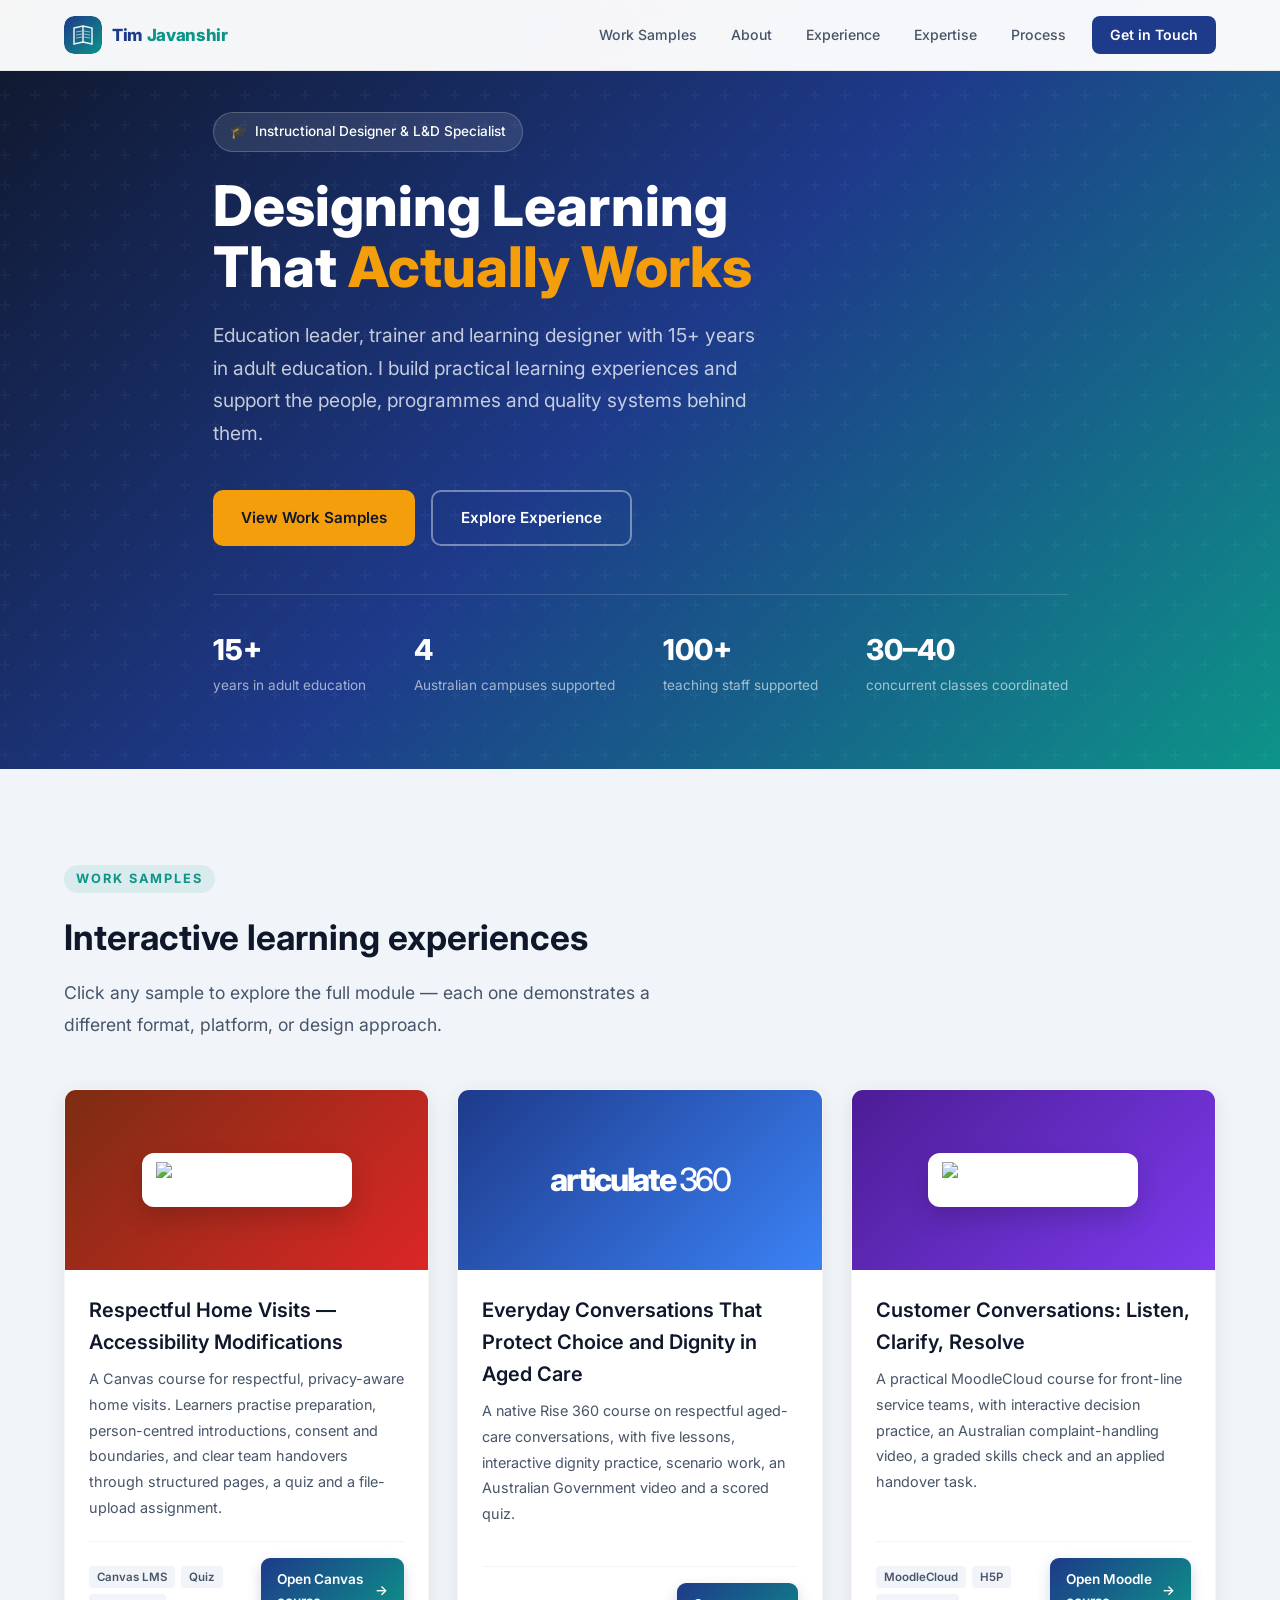
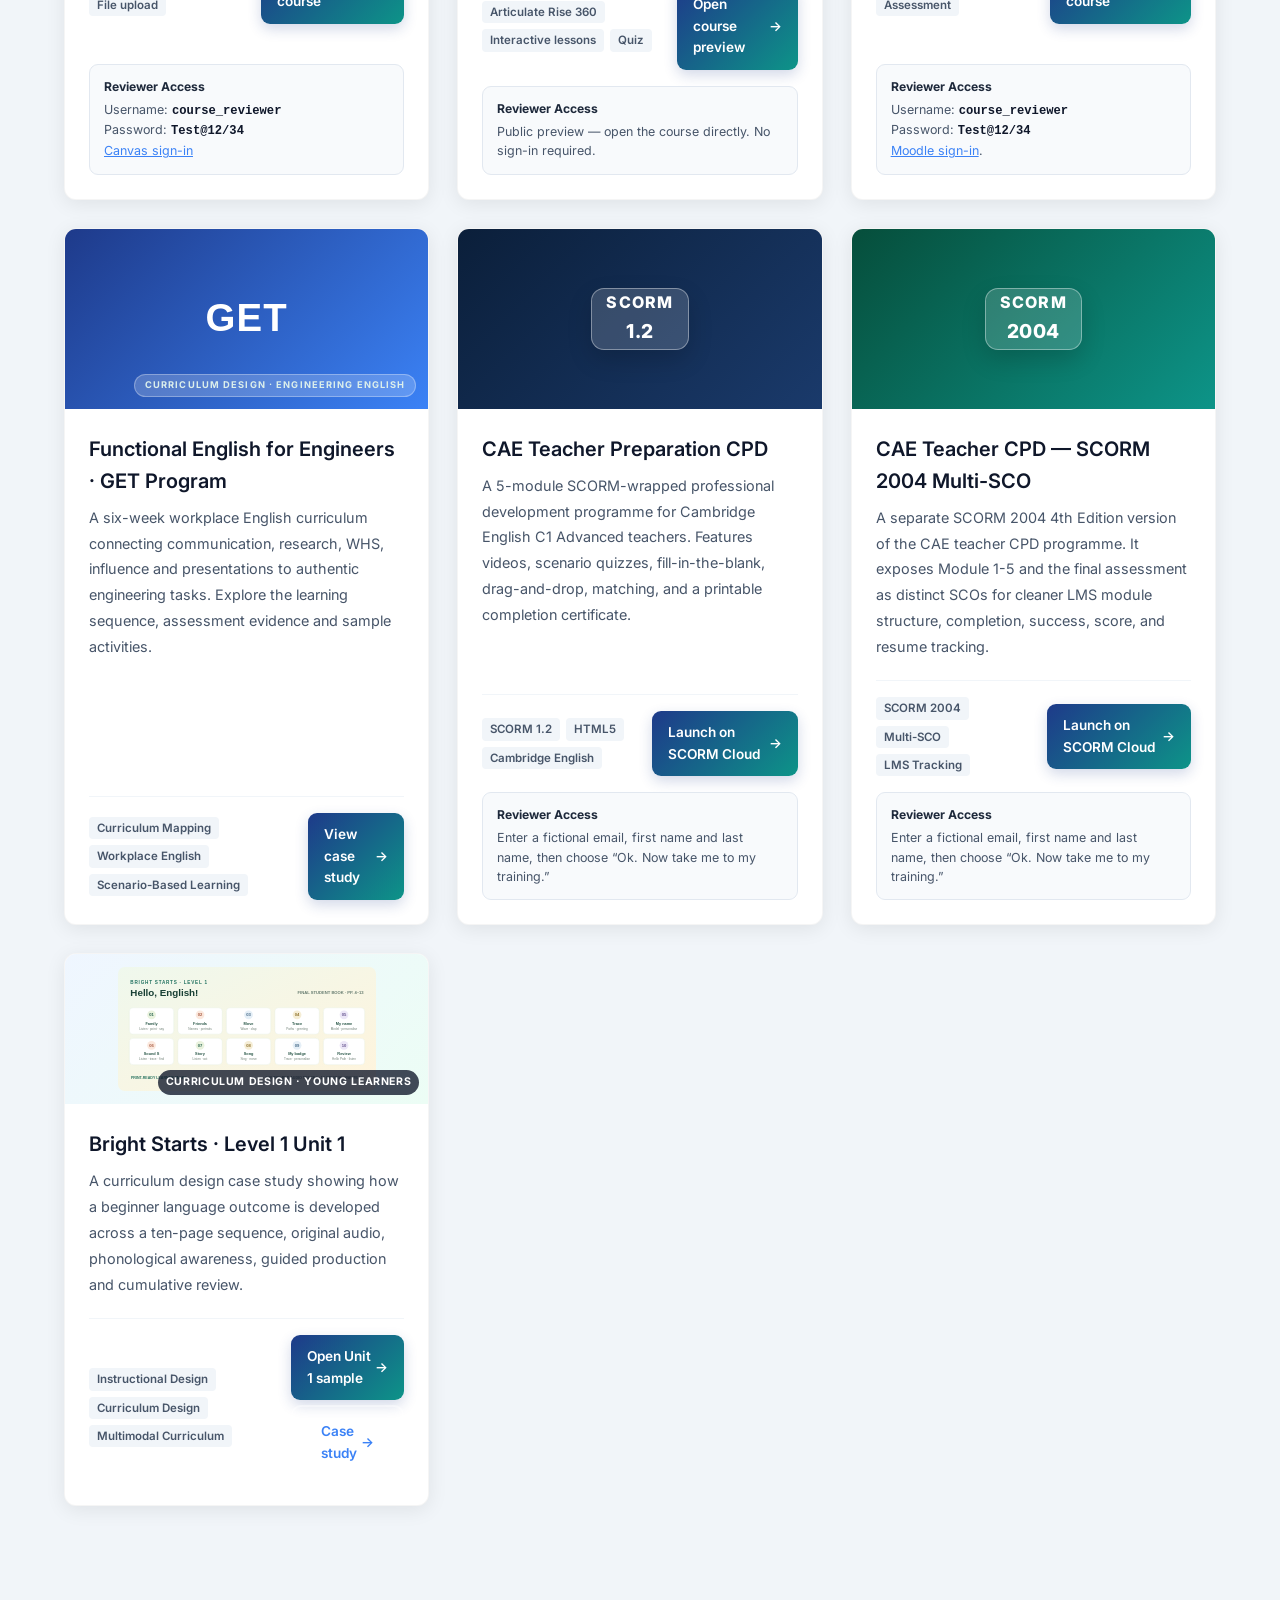
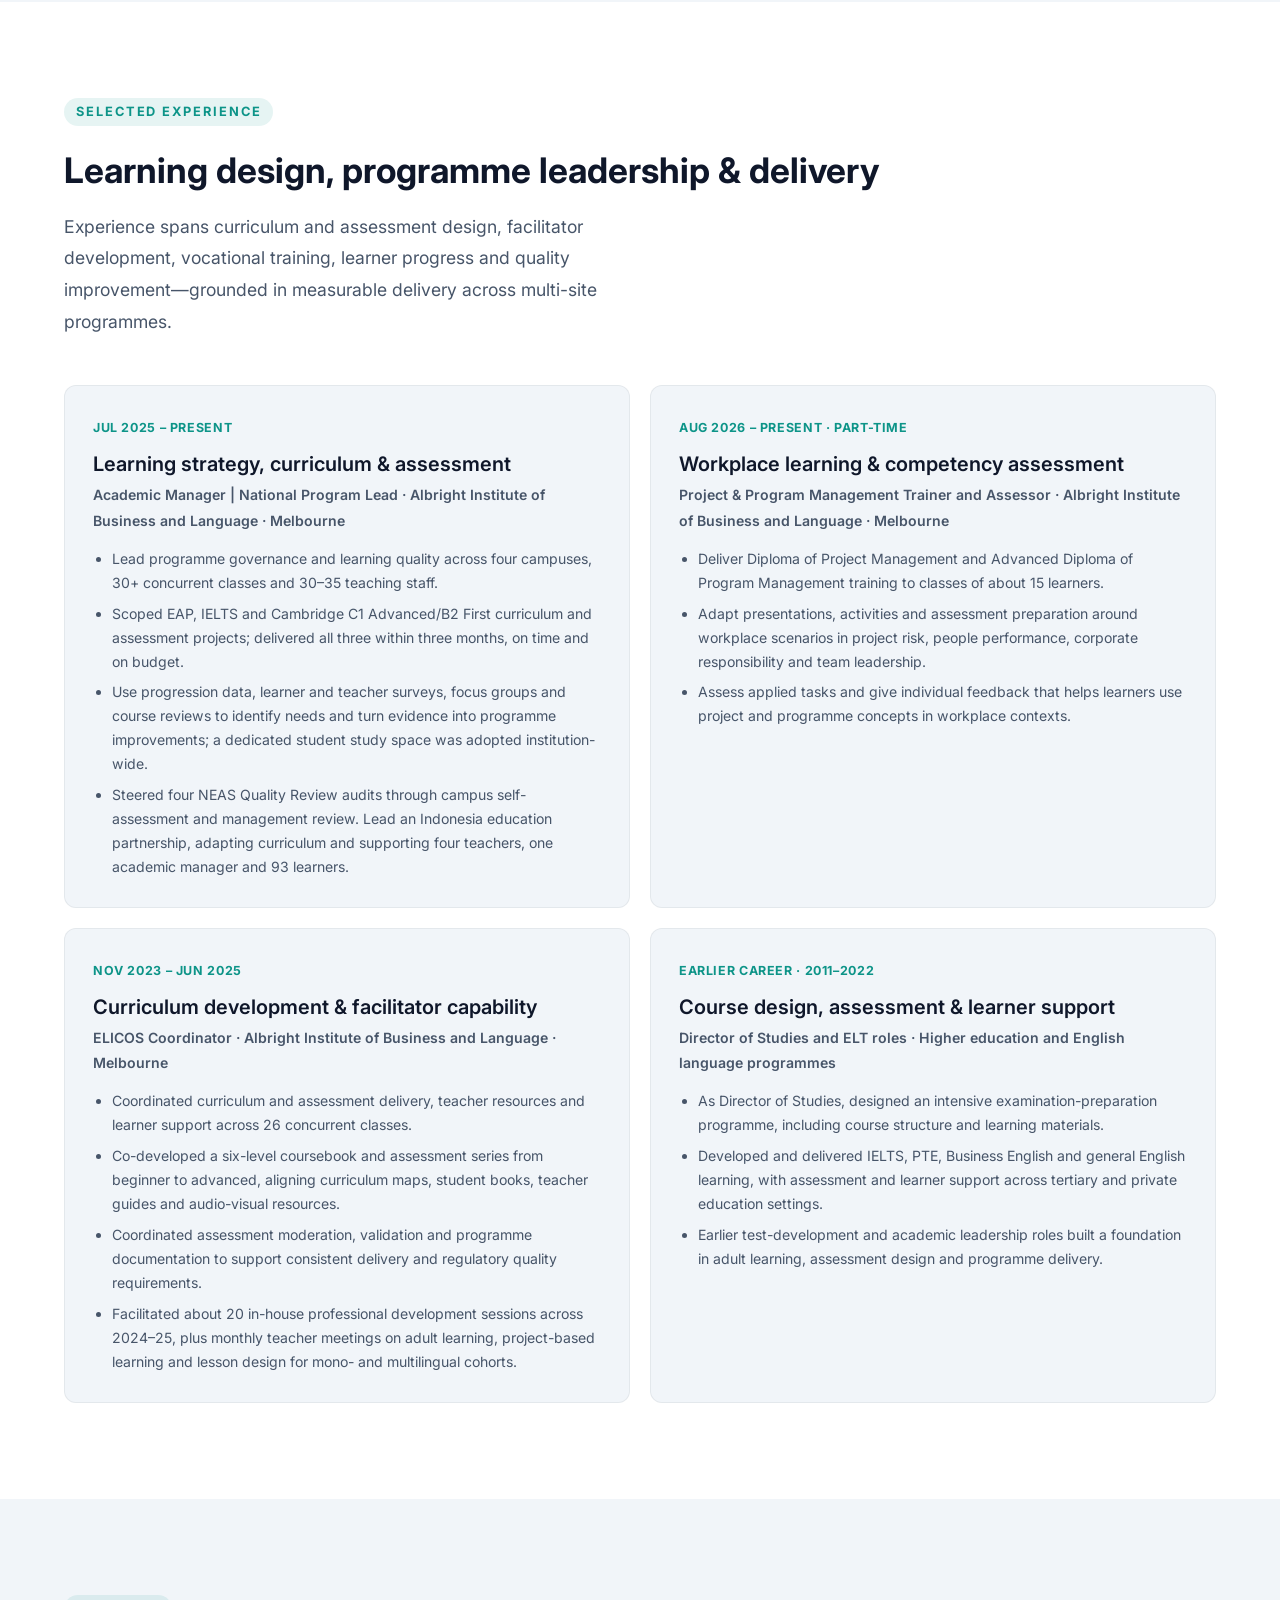
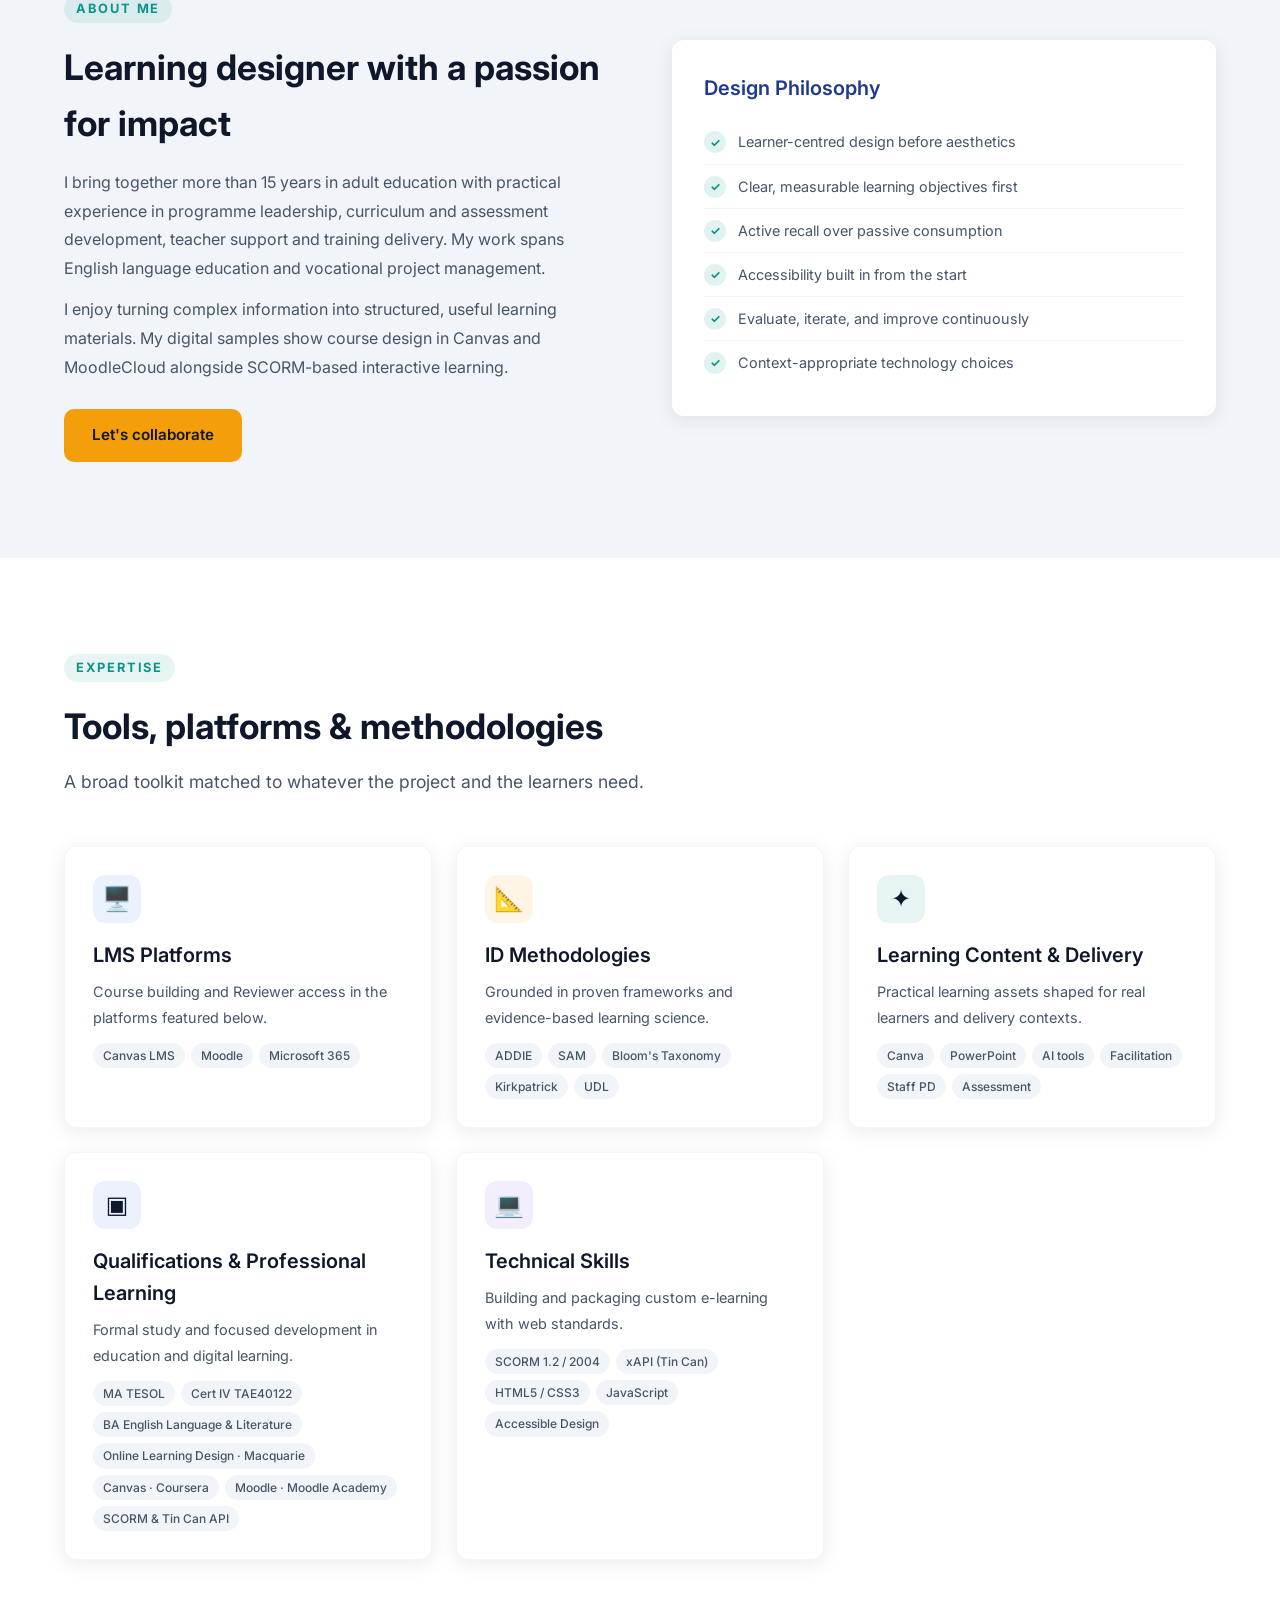
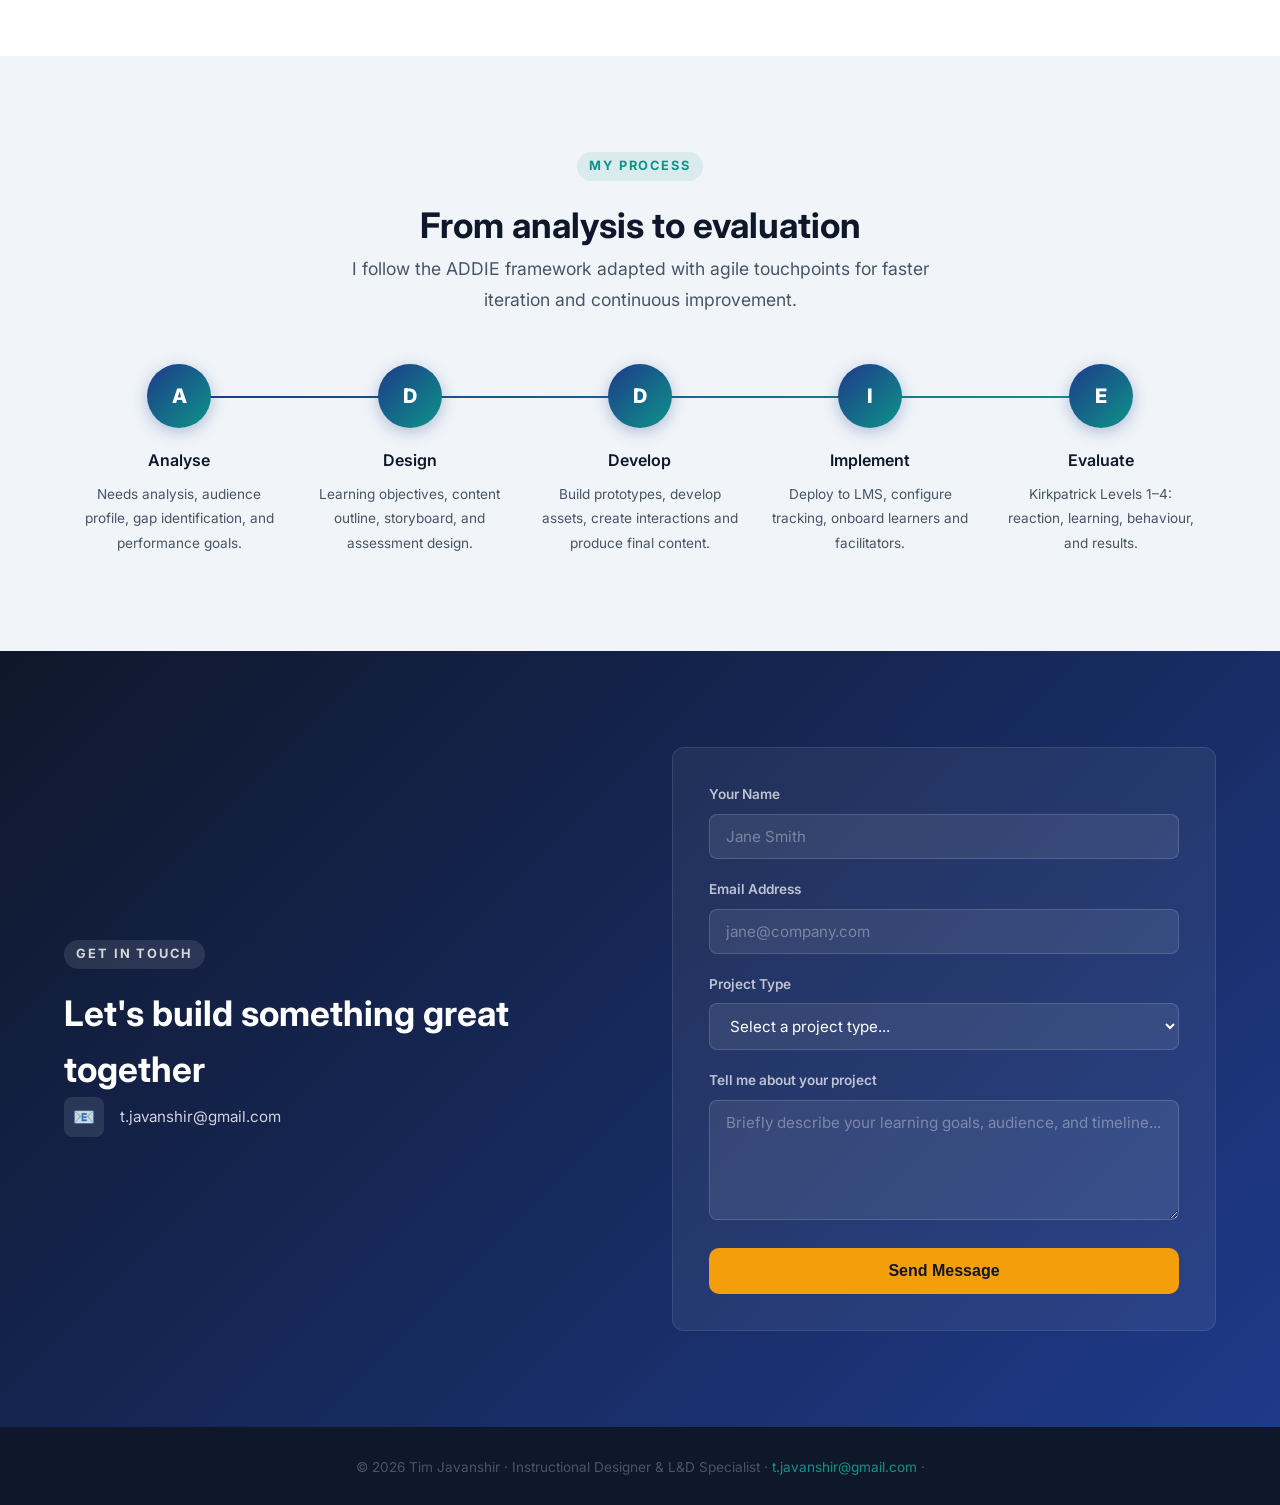
==== commit 7f42dae1: "Publish new native Rise course preview" ====
--- a/index.html
+++ b/index.html
@@ -7,6 +7,7 @@
   <meta name="description" content="Instructional Designer & L&D Specialist portfolio showcasing SCORM, HTML5, Canvas, and Moodle course designs." />
   <link rel="preconnect" href="https://fonts.googleapis.com" />
   <link href="https://fonts.googleapis.com/css2?family=Inter:wght@400;500;600;700;800&display=swap" rel="stylesheet" />
+  <link rel="stylesheet" href="css/site-header.css?v=20261116-home-header-v2" />
     <link rel="stylesheet" href="css/styles.css?v=20261026-ga4-consent-responsive" />
 </head>
 <body>
@@ -119,14 +120,14 @@
         </div>
         <div class="sample-body">
           <h3>Everyday Conversations That Protect Choice and Dignity in Aged Care</h3>
-          <p>A short Australian aged-care learning experience on respectful communication, choice, dignity and privacy. Includes five interactive lessons, knowledge checks, scenario practice and a scored quiz.</p>
+          <p>A native Rise 360 course on respectful aged-care conversations, with five lessons, interactive dignity practice, scenario work, an Australian Government video and a scored quiz.</p>
           <div class="sample-meta">
             <div class="sample-tools">
               <span class="sample-tool-tag">Articulate Rise 360</span>
               <span class="sample-tool-tag">Interactive lessons</span>
               <span class="sample-tool-tag">Quiz</span>
             </div>
-            <div class="sample-actions"><a class="sample-link btn btn-primary" href="https://share.articulate.com/0kzPTPT2YiyGAXF8D94H5" target="_blank" rel="noopener">Open Rise course</a></div>
+            <div class="sample-actions"><a class="sample-link btn btn-primary" href="https://share.articulate.com/pYSHHSUqg7vIl6S2uMYGp" target="_blank" rel="noopener">Open course preview</a></div>
           </div>
                 <div class="access-note"><strong>Reviewer Access</strong><span>Public preview — open the course directly. No sign-in required.</span></div>
 </div>
@@ -444,6 +445,7 @@
 
 
 
+<script src="js/site-header.js?v=20261116-home-header-v2"></script>
 <script src="js/main.js?v=20261026-ga4-no-popup"></script>
 </body>
 </html>
--- a/css/site-header.css
+++ b/css/site-header.css
@@ -0,0 +1,49 @@
+/* Shared homepage navigation styles. Keep #mainNav markup in index.html. */
+#mainNav {
+  font-family: Inter, system-ui, -apple-system, sans-serif;
+  --primary: #1E3A8A;
+  --primary-light: #3B82F6;
+  --secondary: #0D9488;
+  --dark: #0F172A;
+  --mid: #475569;
+  --light: #F1F5F9;
+  --white: #FFFFFF;
+  --radius-sm: 6px;
+  --transition: all 0.3s cubic-bezier(0.4, 0, 0.2, 1);
+  position: fixed;
+  top: 0;
+  left: 0;
+  right: 0;
+  z-index: 1000;
+  background: rgba(255,255,255,0.96);
+  backdrop-filter: blur(16px);
+  border-bottom: 1px solid rgba(0,0,0,0.06);
+  transition: var(--transition);
+}
+#mainNav.scrolled { box-shadow: 0 2px 24px rgba(0,0,0,0.09); }
+#mainNav .container { width: min(1200px, 100%); margin: 0 auto; padding: 0 24px; }
+#mainNav .nav-inner { display: flex; align-items: center; justify-content: space-between; height: 70px; }
+#mainNav .nav-logo { display: flex; align-items: center; gap: 10px; text-decoration: none; }
+#mainNav .nav-logo-icon { flex-shrink: 0; border-radius: 10px; }
+#mainNav .nav-logo-text { font-weight: 800; font-size: 1.05rem; color: var(--primary); letter-spacing: -0.02em; }
+#mainNav .nav-logo-text span { color: var(--secondary); }
+#mainNav .nav-links { display: flex; align-items: center; gap: 2px; list-style: none; position: relative; margin: 0; padding: 0; }
+#mainNav .nav-links li { position: relative; }
+#mainNav .nav-links a { display: block; padding: 8px 16px; border-radius: var(--radius-sm); font-weight: 500; font-size: 0.88rem; color: var(--mid); transition: color 0.2s ease; white-space: nowrap; position: relative; z-index: 1; text-decoration: none; }
+#mainNav .nav-links a:hover { color: var(--primary); }
+#mainNav .nav-links a.active { color: var(--primary); font-weight: 600; }
+#mainNav .nav-indicator { position: absolute; top: 50%; transform: translateY(-50%); height: 34px; background: var(--light); border-radius: var(--radius-sm); transition: left 0.3s cubic-bezier(0.4, 0, 0.2, 1), width 0.3s cubic-bezier(0.4, 0, 0.2, 1), opacity 0.2s ease; opacity: 0; pointer-events: none; z-index: 0; }
+#mainNav .nav-indicator.visible { opacity: 1; }
+#mainNav .nav-cta { background: var(--primary) !important; color: var(--white) !important; padding: 8px 18px !important; border-radius: 8px !important; font-weight: 600 !important; }
+#mainNav .nav-cta:hover { background: var(--primary-light) !important; color: var(--white) !important; }
+#mainNav .nav-links li:has(.nav-cta) { margin-left: 8px; }
+#mainNav .nav-hamburger { display: none; cursor: pointer; padding: 8px; }
+#mainNav .nav-hamburger span { display: block; width: 22px; height: 2px; background: var(--dark); margin: 5px 0; transition: var(--transition); }
+body.has-portfolio-header { padding-top: 70px; }
+
+@media (max-width: 640px) {
+  #mainNav .nav-links { display: none; }
+  #mainNav .nav-hamburger { display: block; }
+  #mainNav .nav-links.open { display: flex; flex-direction: column; position: absolute; top: 70px; left: 0; right: 0; background: var(--white); padding: 16px; border-bottom: 1px solid var(--light); box-shadow: 0 8px 24px rgba(0,0,0,0.08); }
+  #mainNav .nav-links.open li { width: 100%; }
+}
--- a/css/styles.css
+++ b/css/styles.css
@@ -57,109 +57,6 @@
 }
 .section-heading { margin-bottom: 48px; }
 .section-heading p { margin-top: 12px; max-width: 600px; font-size: 1.1rem; }
-
-/* ── Navigation ── */
-nav {
-  position: fixed;
-  top: 0; left: 0; right: 0;
-  z-index: 1000;
-  background: rgba(255,255,255,0.96);
-  backdrop-filter: blur(16px);
-  border-bottom: 1px solid rgba(0,0,0,0.06);
-  transition: var(--transition);
-}
-nav.scrolled { box-shadow: 0 2px 24px rgba(0,0,0,0.09); }
-
-.nav-inner {
-  display: flex;
-  align-items: center;
-  justify-content: space-between;
-  height: 70px;
-}
-
-/* Logo */
-.nav-logo {
-  display: flex;
-  align-items: center;
-  gap: 10px;
-  text-decoration: none;
-}
-.nav-logo-icon { flex-shrink: 0; border-radius: 10px; }
-.nav-logo-text {
-  font-weight: 800;
-  font-size: 1.05rem;
-  color: var(--primary);
-  letter-spacing: -0.02em;
-}
-.nav-logo-text span { color: var(--secondary); }
-
-/* Animated tab links */
-.nav-links {
-  display: flex;
-  align-items: center;
-  gap: 2px;
-  list-style: none;
-  position: relative;
-}
-
-.nav-links li { position: relative; }
-
-.nav-links a {
-  display: block;
-  padding: 8px 16px;
-  border-radius: var(--radius-sm);
-  font-weight: 500;
-  font-size: 0.88rem;
-  color: var(--mid);
-  transition: color 0.2s ease;
-  white-space: nowrap;
-  position: relative;
-  z-index: 1;
-}
-.nav-links a:hover { color: var(--primary); }
-.nav-links a.active { color: var(--primary); font-weight: 600; }
-
-/* Sliding pill indicator */
-.nav-indicator {
-  position: absolute;
-  top: 50%;
-  transform: translateY(-50%);
-  height: 34px;
-  background: var(--light);
-  border-radius: var(--radius-sm);
-  transition: left 0.3s cubic-bezier(0.4, 0, 0.2, 1),
-              width 0.3s cubic-bezier(0.4, 0, 0.2, 1),
-              opacity 0.2s ease;
-  opacity: 0;
-  pointer-events: none;
-  z-index: 0;
-}
-.nav-indicator.visible { opacity: 1; }
-
-/* CTA button stays styled independently */
-.nav-cta {
-  background: var(--primary) !important;
-  color: var(--white) !important;
-  padding: 8px 18px !important;
-  border-radius: 8px !important;
-  font-weight: 600 !important;
-}
-.nav-cta:hover {
-  background: var(--primary-light) !important;
-  color: var(--white) !important;
-}
-/* CTA should not get the pill indicator */
-.nav-links li:has(.nav-cta) { margin-left: 8px; }
-
-.nav-hamburger { display: none; cursor: pointer; padding: 8px; }
-.nav-hamburger span {
-  display: block;
-  width: 22px;
-  height: 2px;
-  background: var(--dark);
-  margin: 5px 0;
-  transition: var(--transition);
-}
 
 /* ── Hero ── */
 .hero {
@@ -544,20 +441,6 @@
 }
 
 @media (max-width: 640px) {
-  .nav-links { display: none; }
-  .nav-hamburger { display: block; }
-  .nav-links.open {
-    display: flex;
-    flex-direction: column;
-    position: absolute;
-    top: 70px;
-    left: 0;
-    right: 0;
-    background: var(--white);
-    padding: 16px;
-    border-bottom: 1px solid var(--light);
-    box-shadow: 0 8px 24px rgba(0,0,0,0.08);
-  }
   .hero-stats { flex-direction: column; gap: 20px; }
   .hero-actions { flex-direction: column; }
   .btn { justify-content: center; }
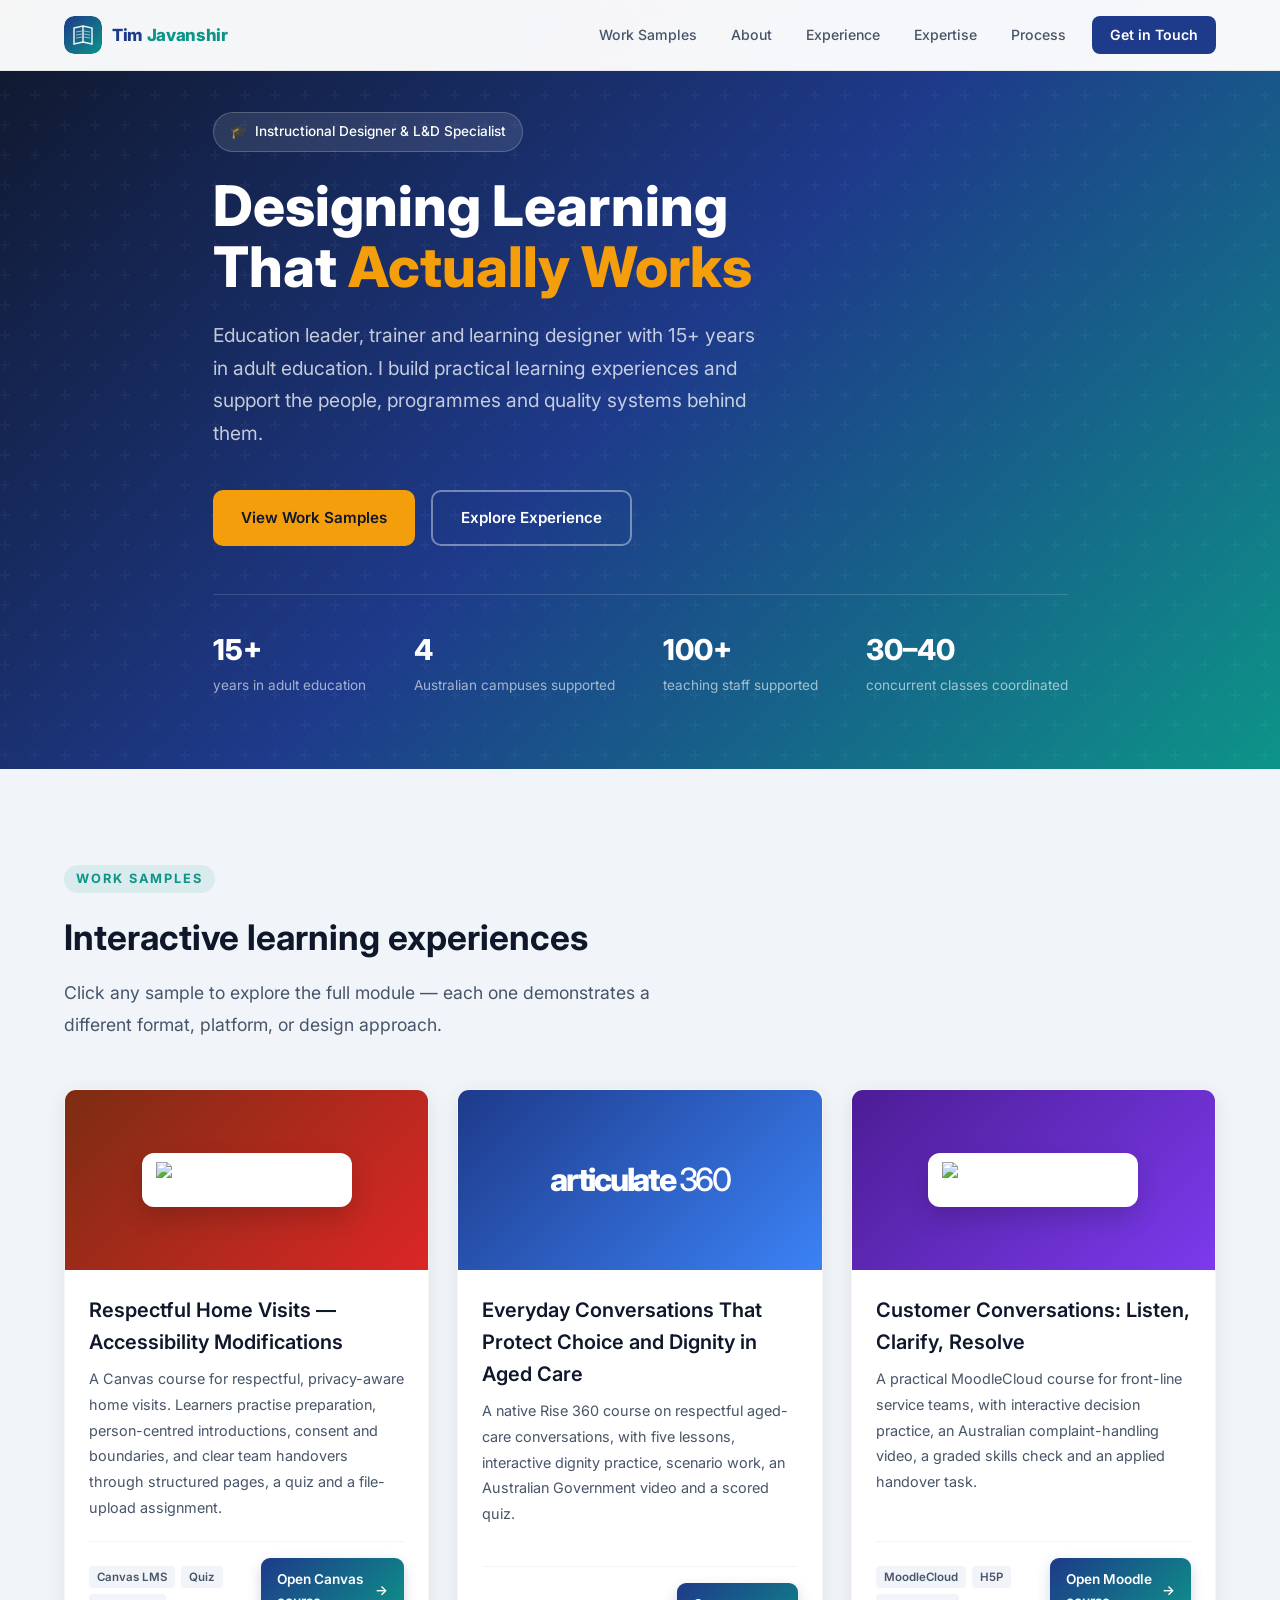
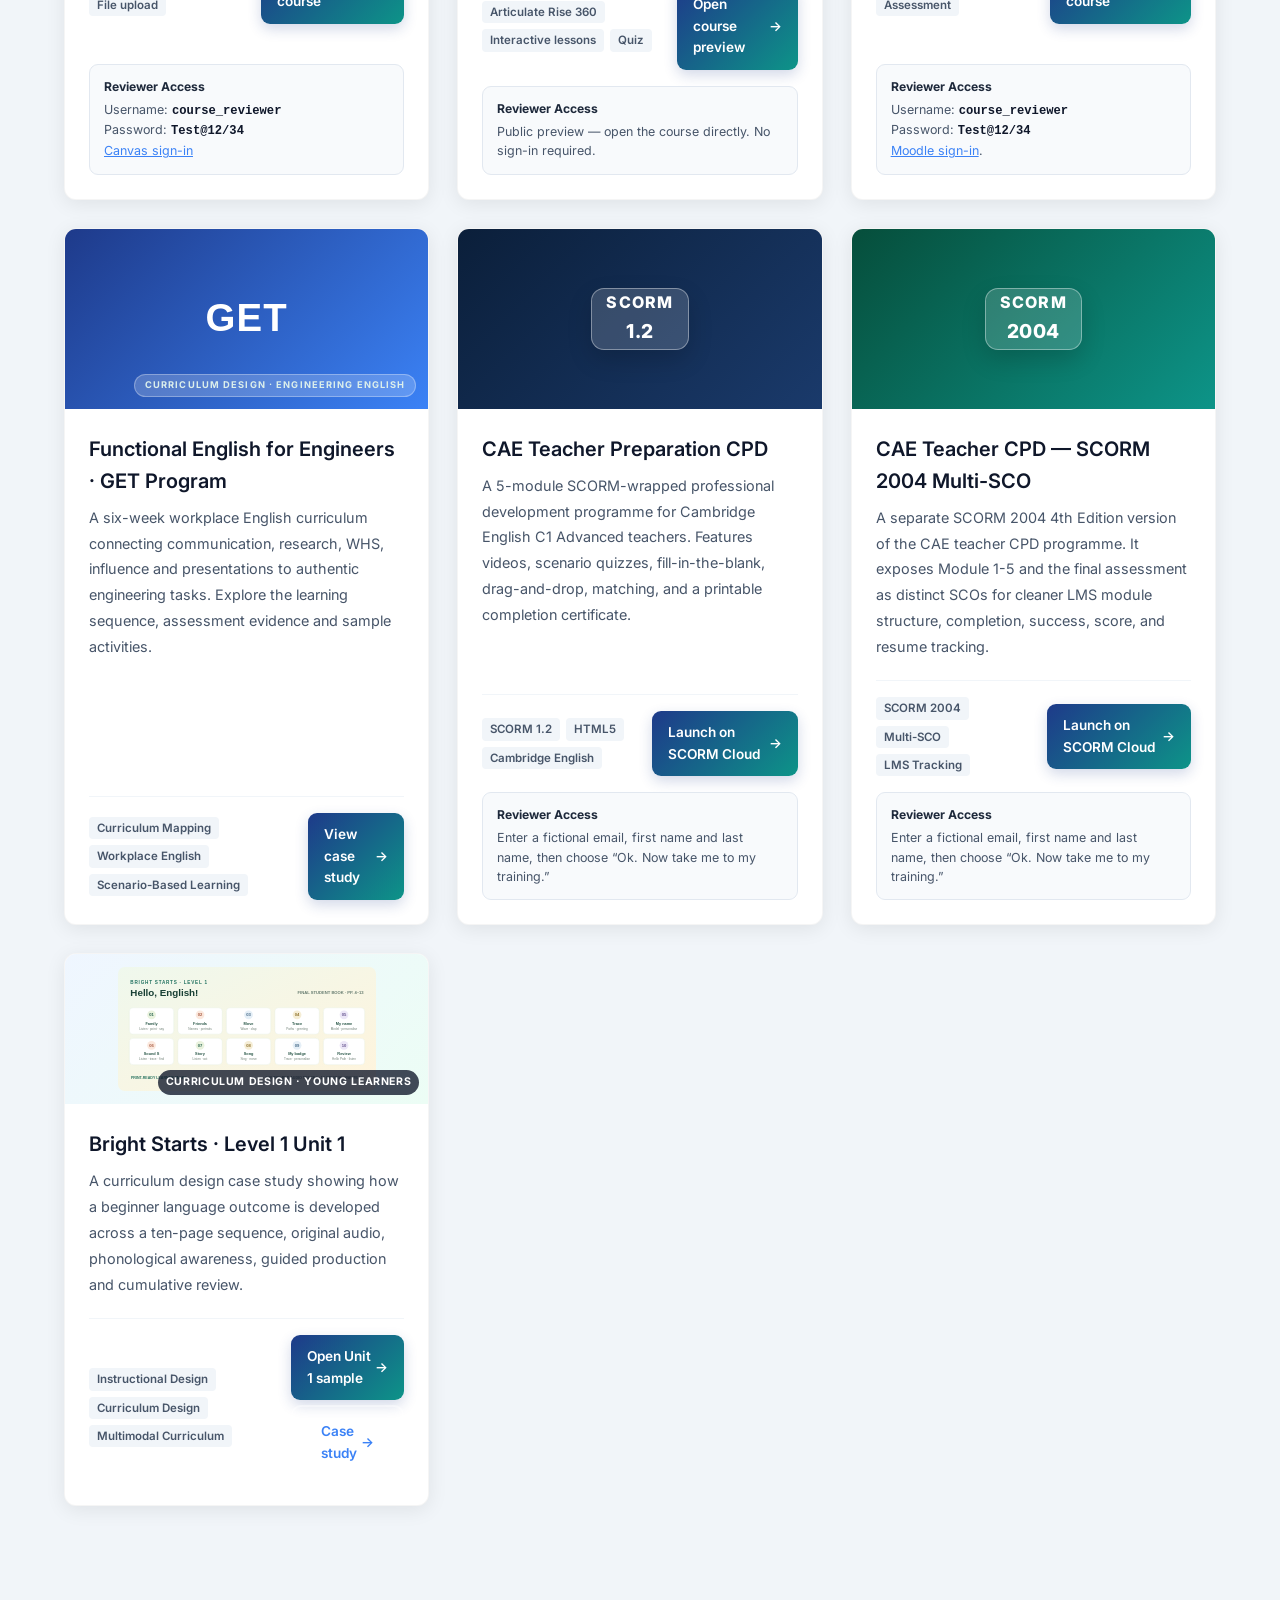
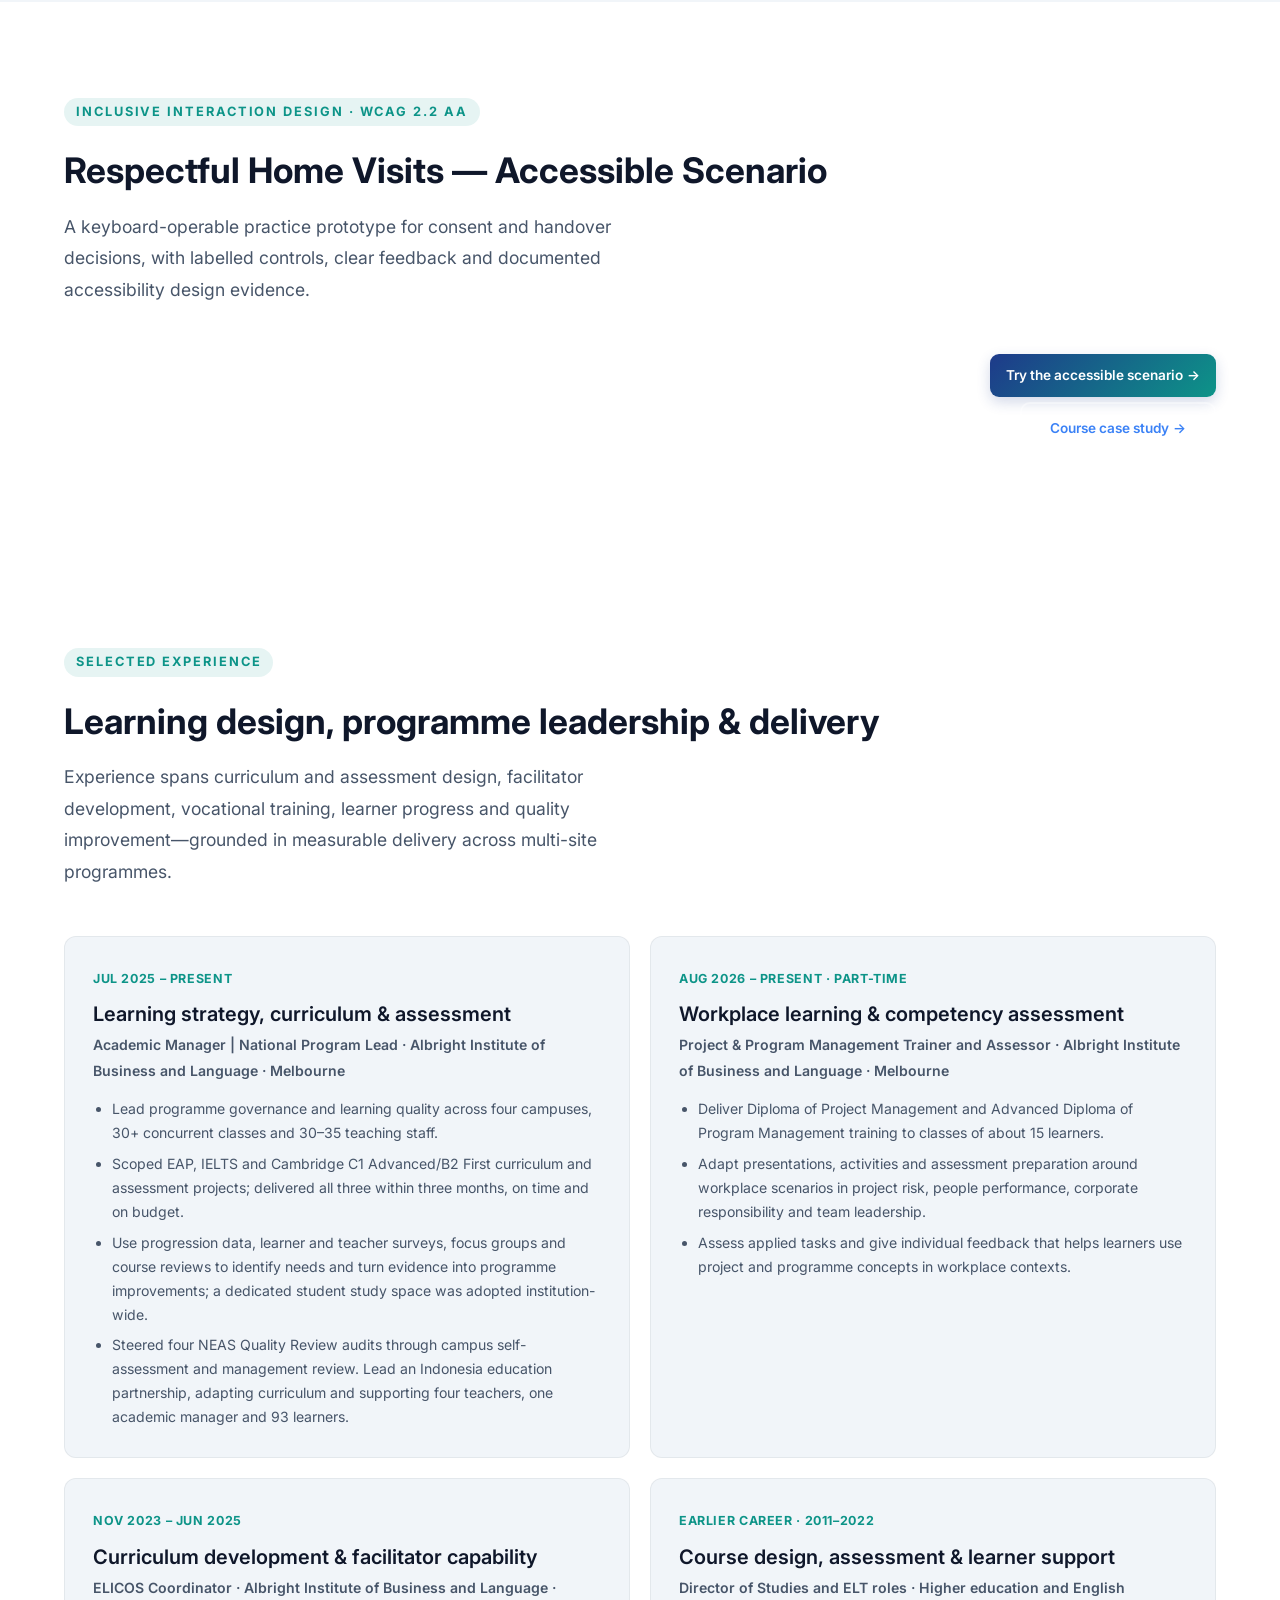
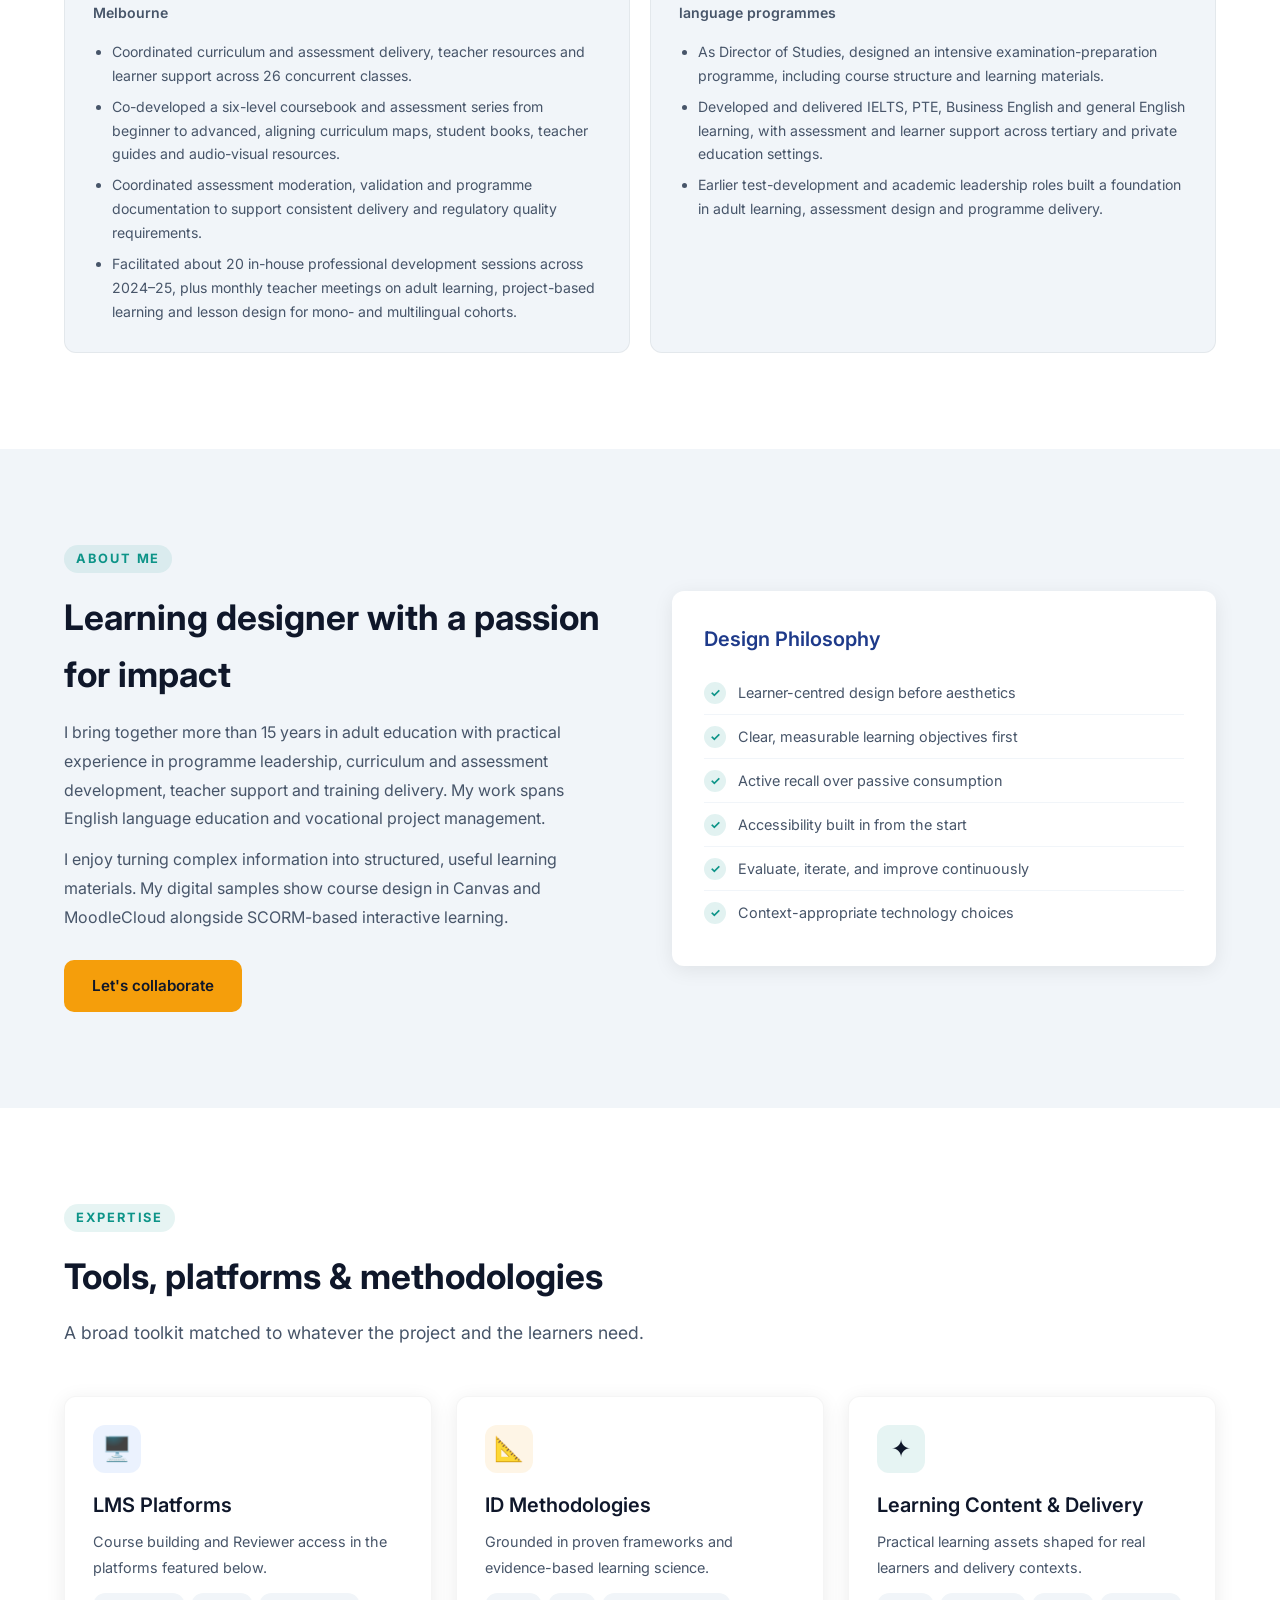
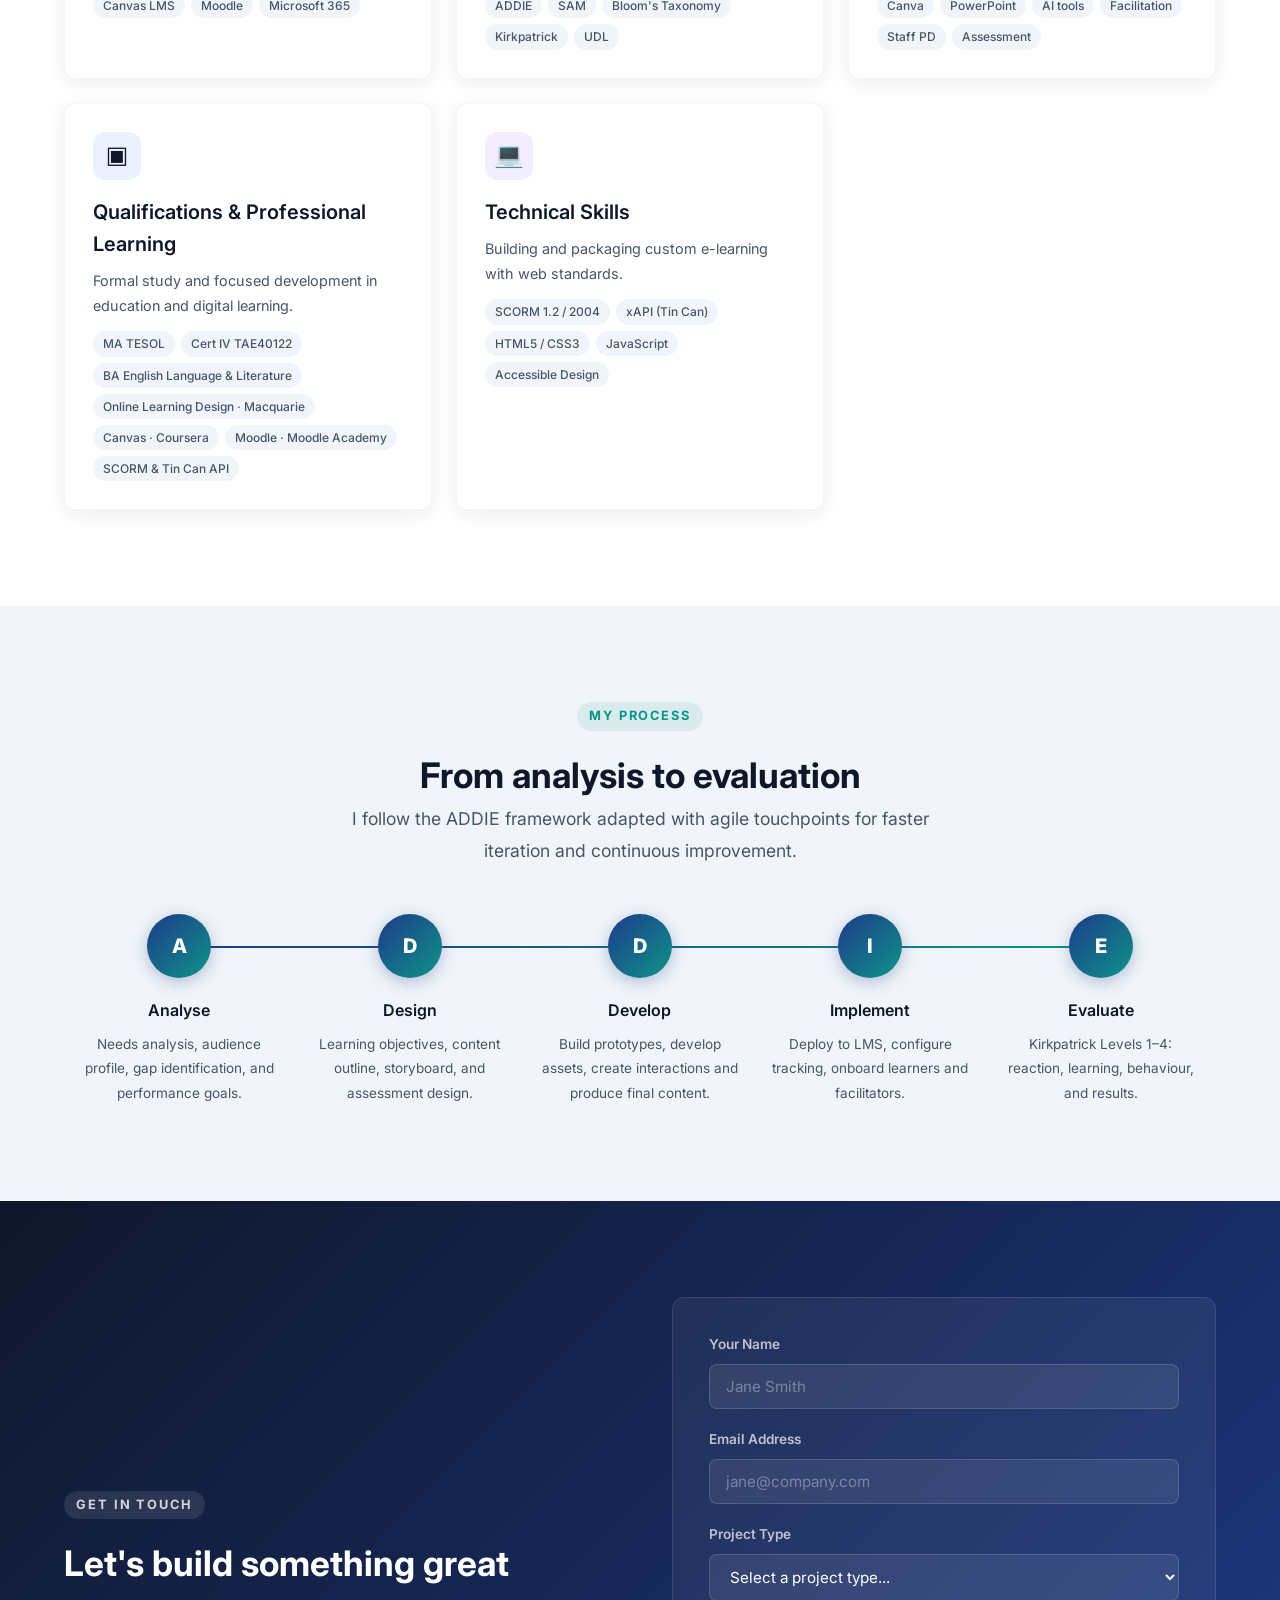
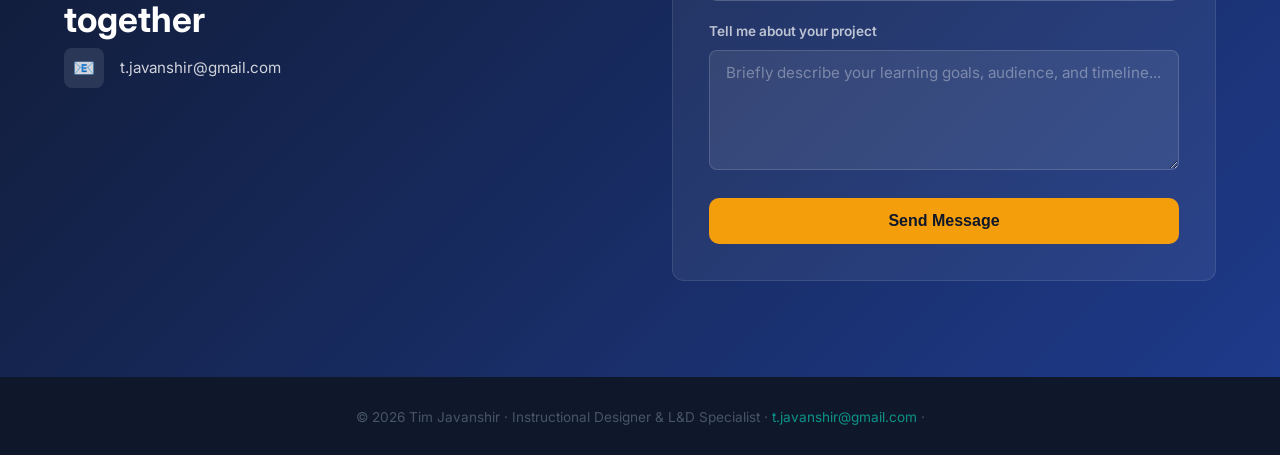
==== commit b56e357f: "Link accessible scenario from portfolio homepage" ====
--- a/index.html
+++ b/index.html
@@ -224,7 +224,7 @@
   </div>
 </section>
 
-<!-- ── Relevant Experience ── -->
+<section class="section" id="accessible-practice"><div class="container"><div class="section-heading"><span class="section-label">Inclusive interaction design · WCAG 2.2 AA</span><h2>Respectful Home Visits — Accessible Scenario</h2><p>A keyboard-operable practice prototype for consent and handover decisions, with labelled controls, clear feedback and documented accessibility design evidence.</p></div><div class="sample-actions"><a class="sample-link btn btn-primary" href="samples/respectful-home-visits/accessible-practice.html">Try the accessible scenario</a><a class="sample-link btn btn-outline" href="samples/respectful-home-visits/index.html">Course case study</a></div></div></section><!-- ── Relevant Experience ── -->
 <section class="section experience" id="experience">
   <div class="container">
     <div class="section-heading"><span class="section-label">Selected Experience</span><h2>Learning design, programme leadership &amp; delivery</h2><p>Experience spans curriculum and assessment design, facilitator development, vocational training, learner progress and quality improvement—grounded in measurable delivery across multi-site programmes.</p></div>
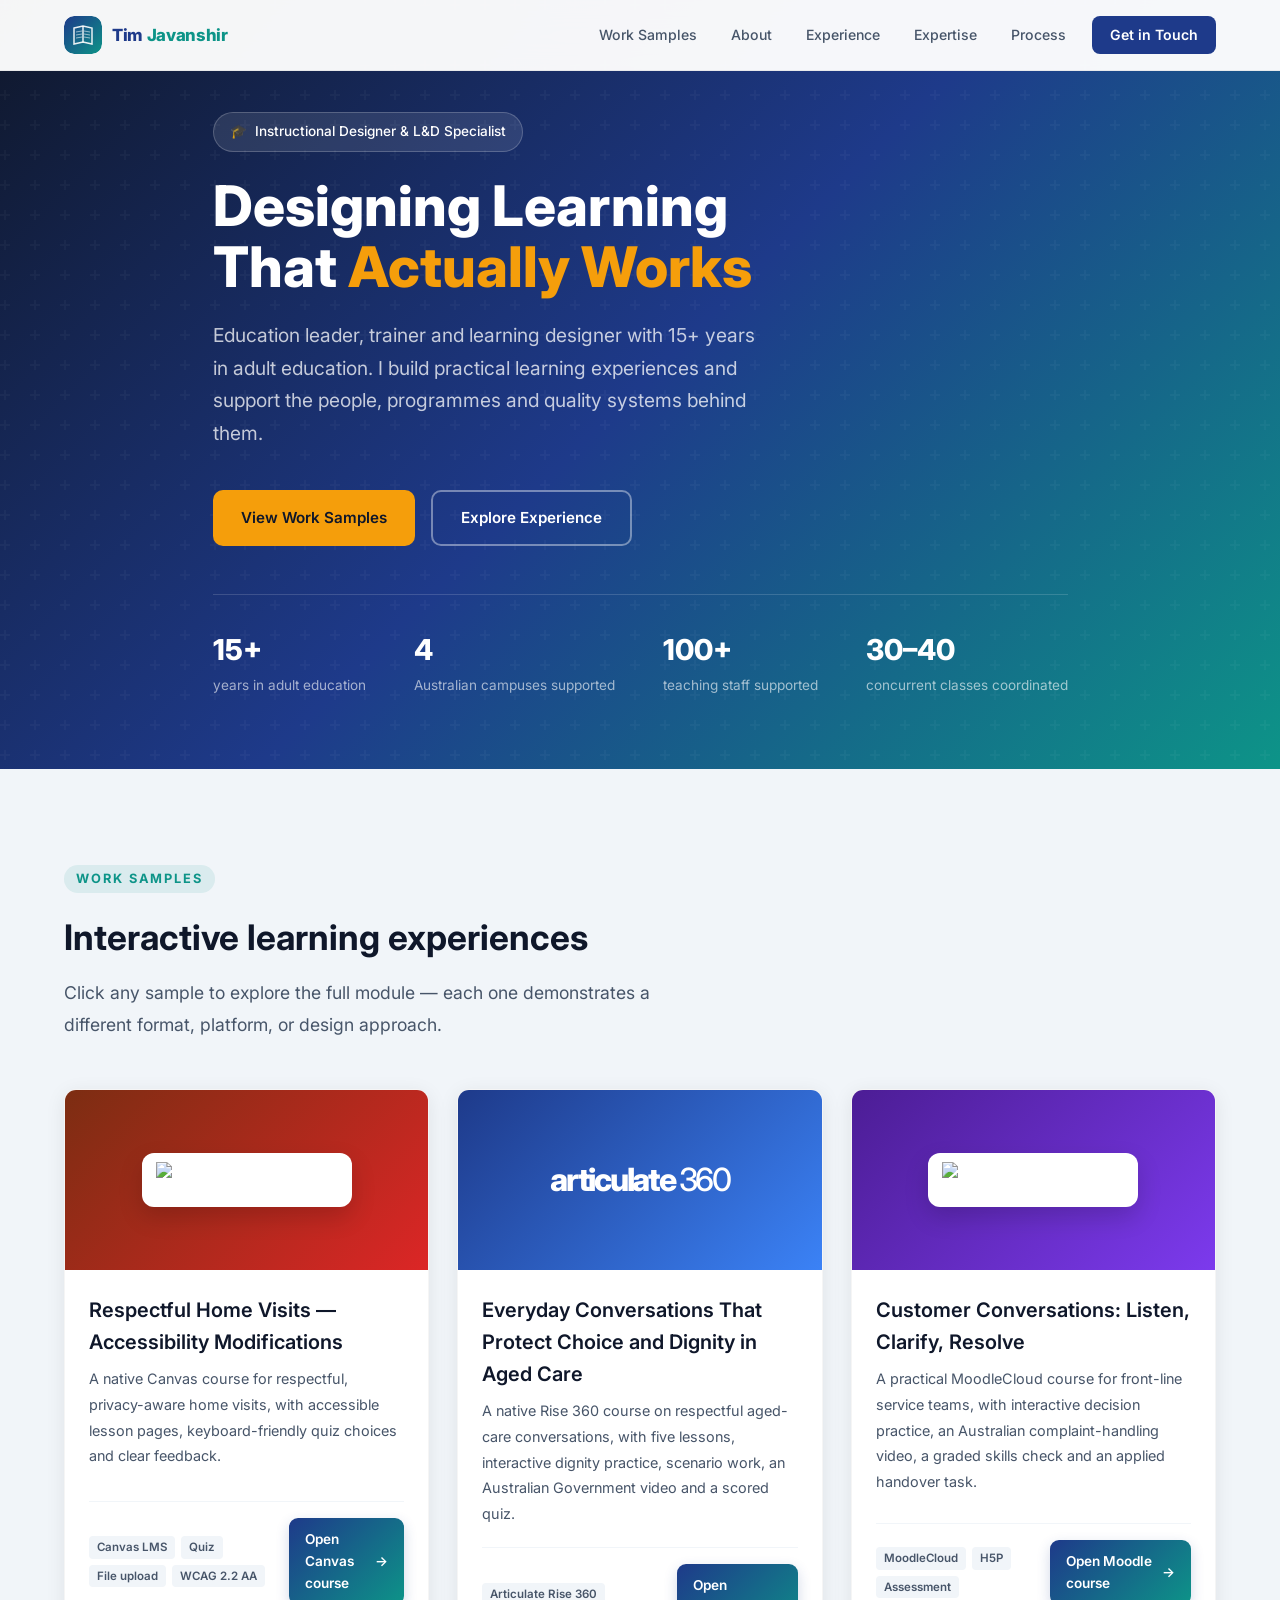
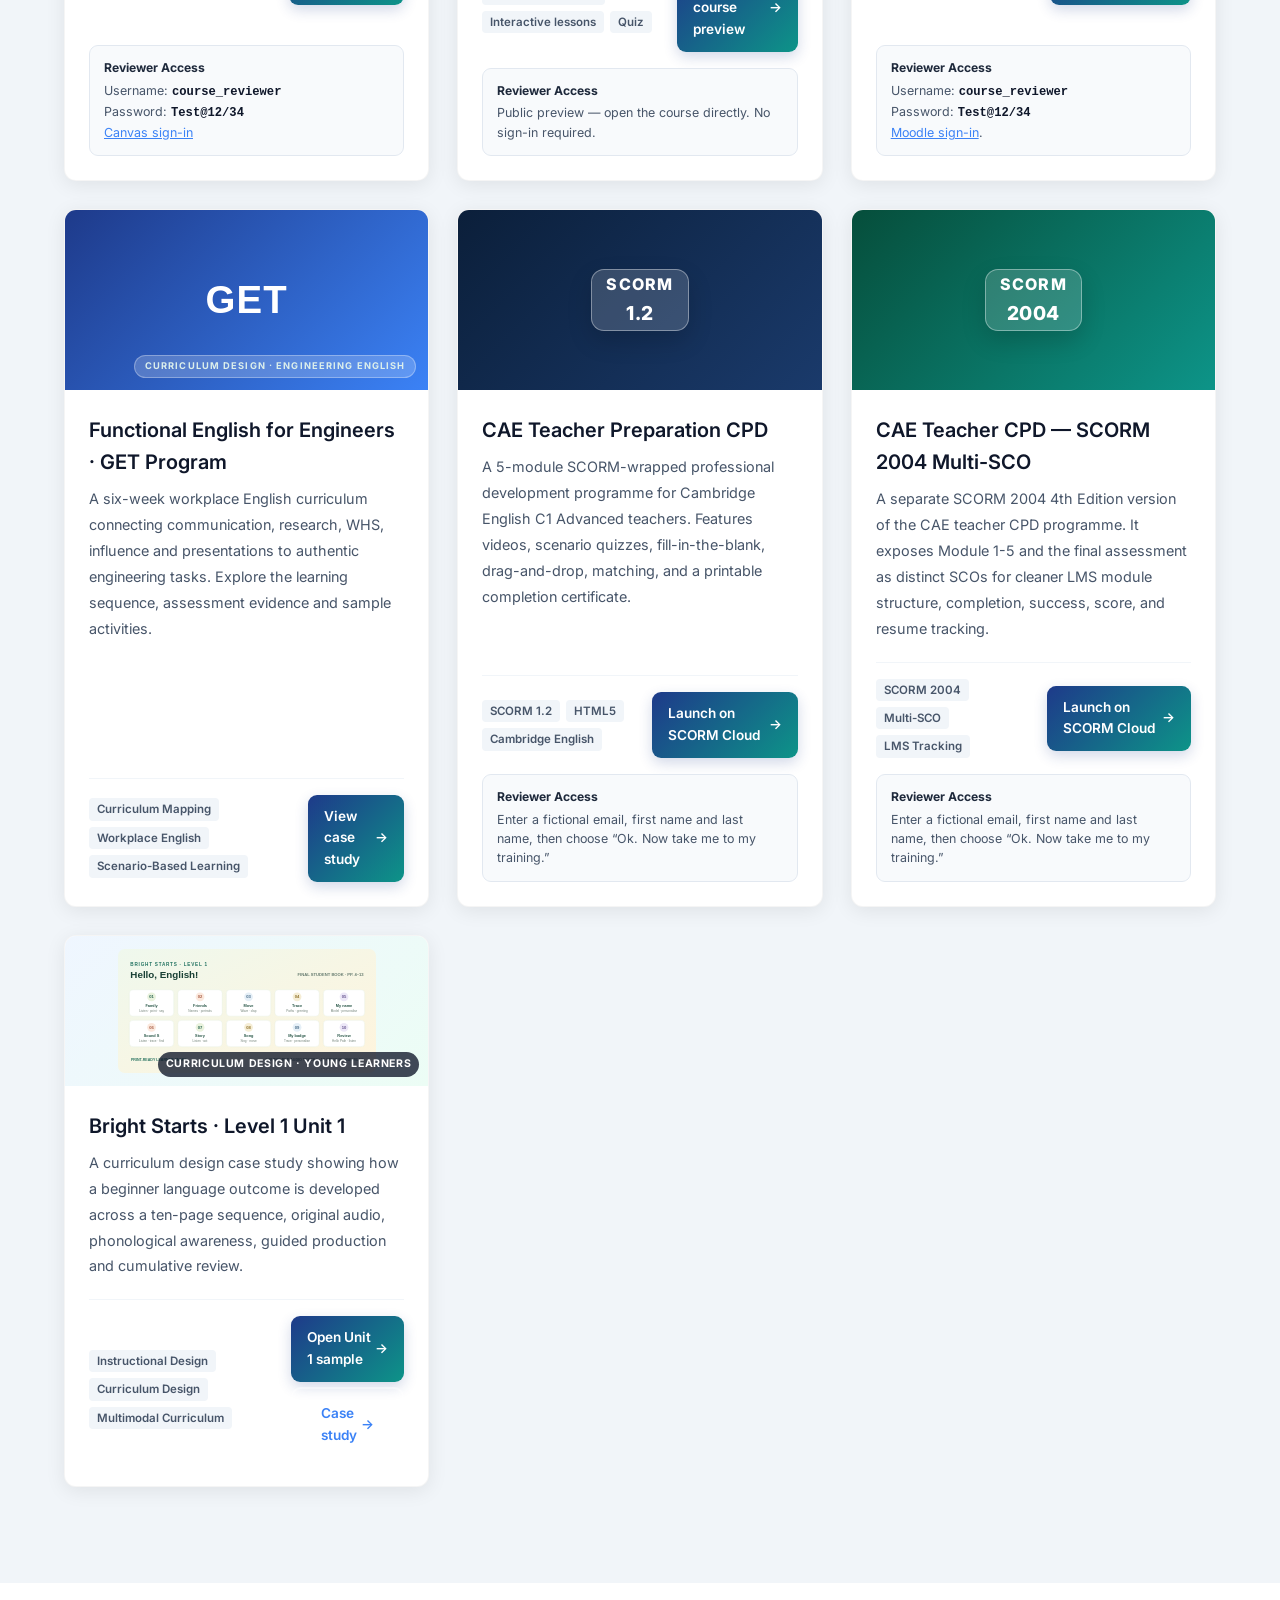
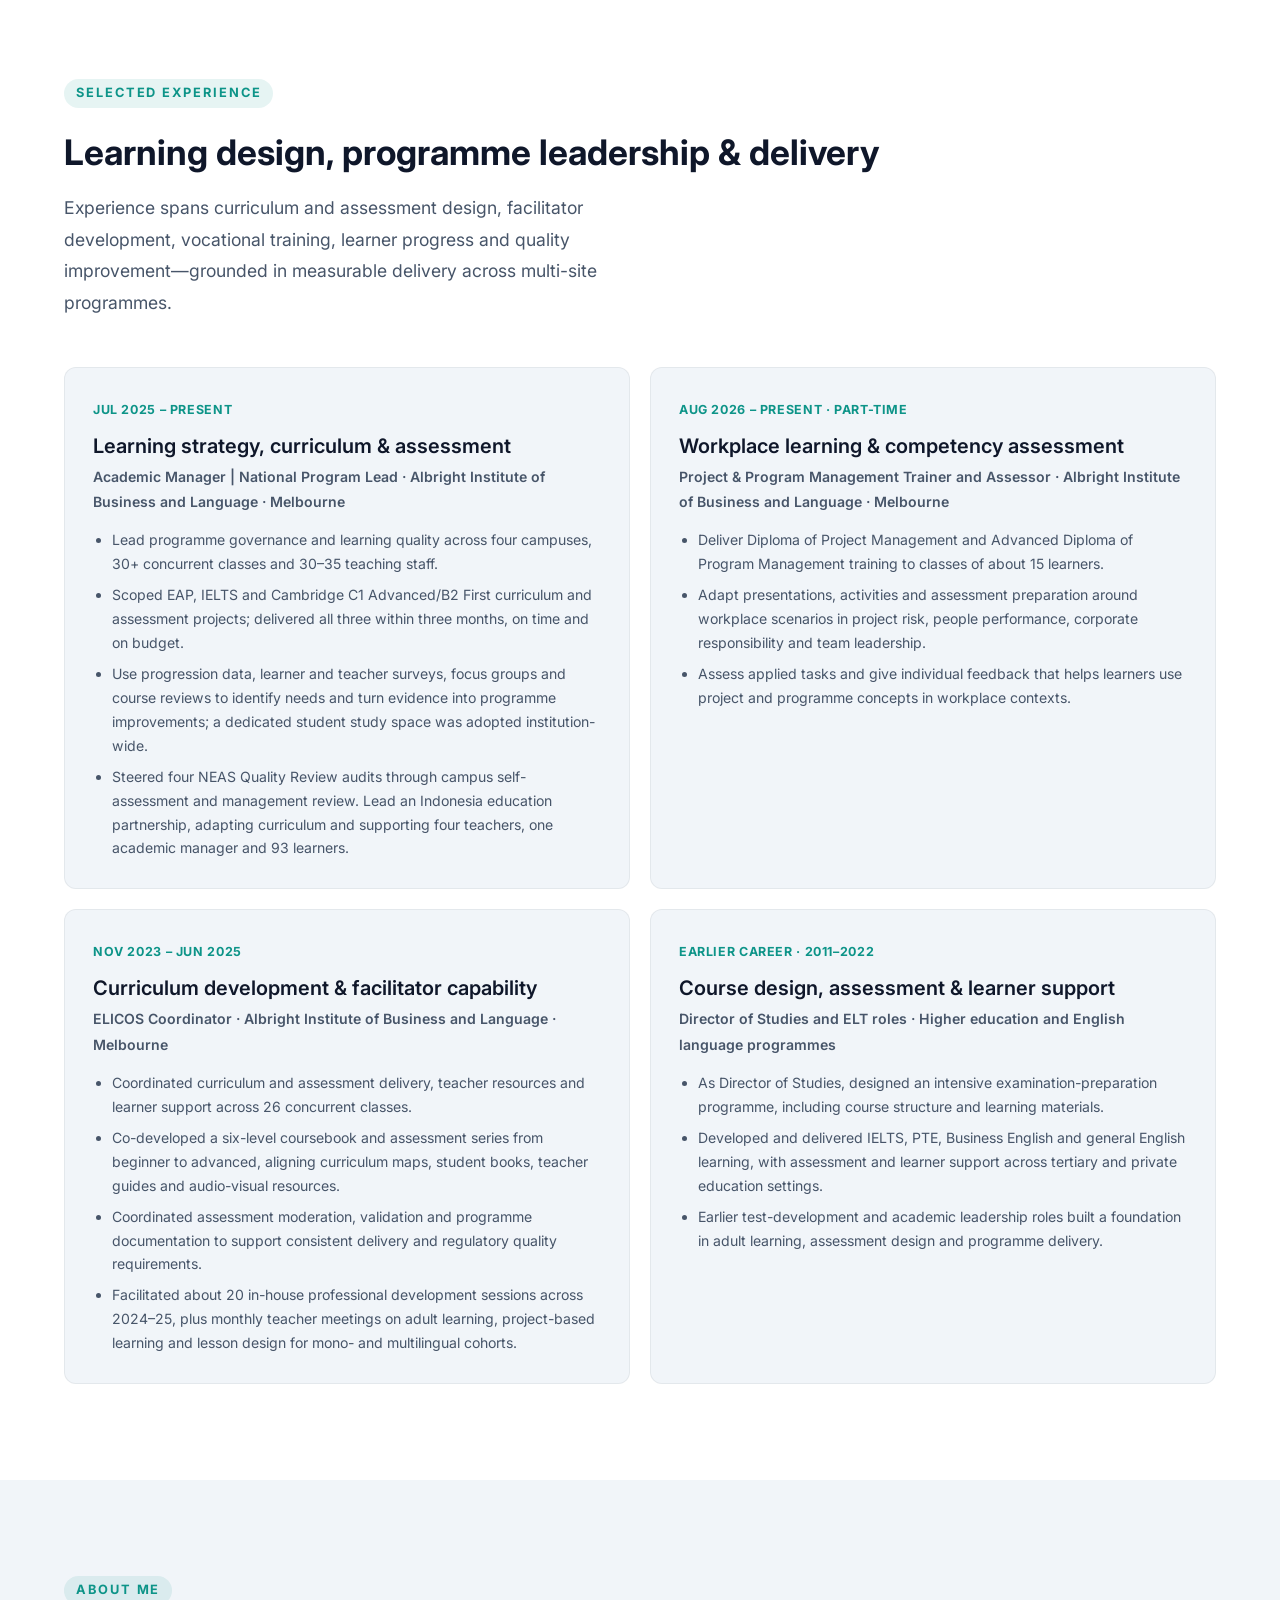
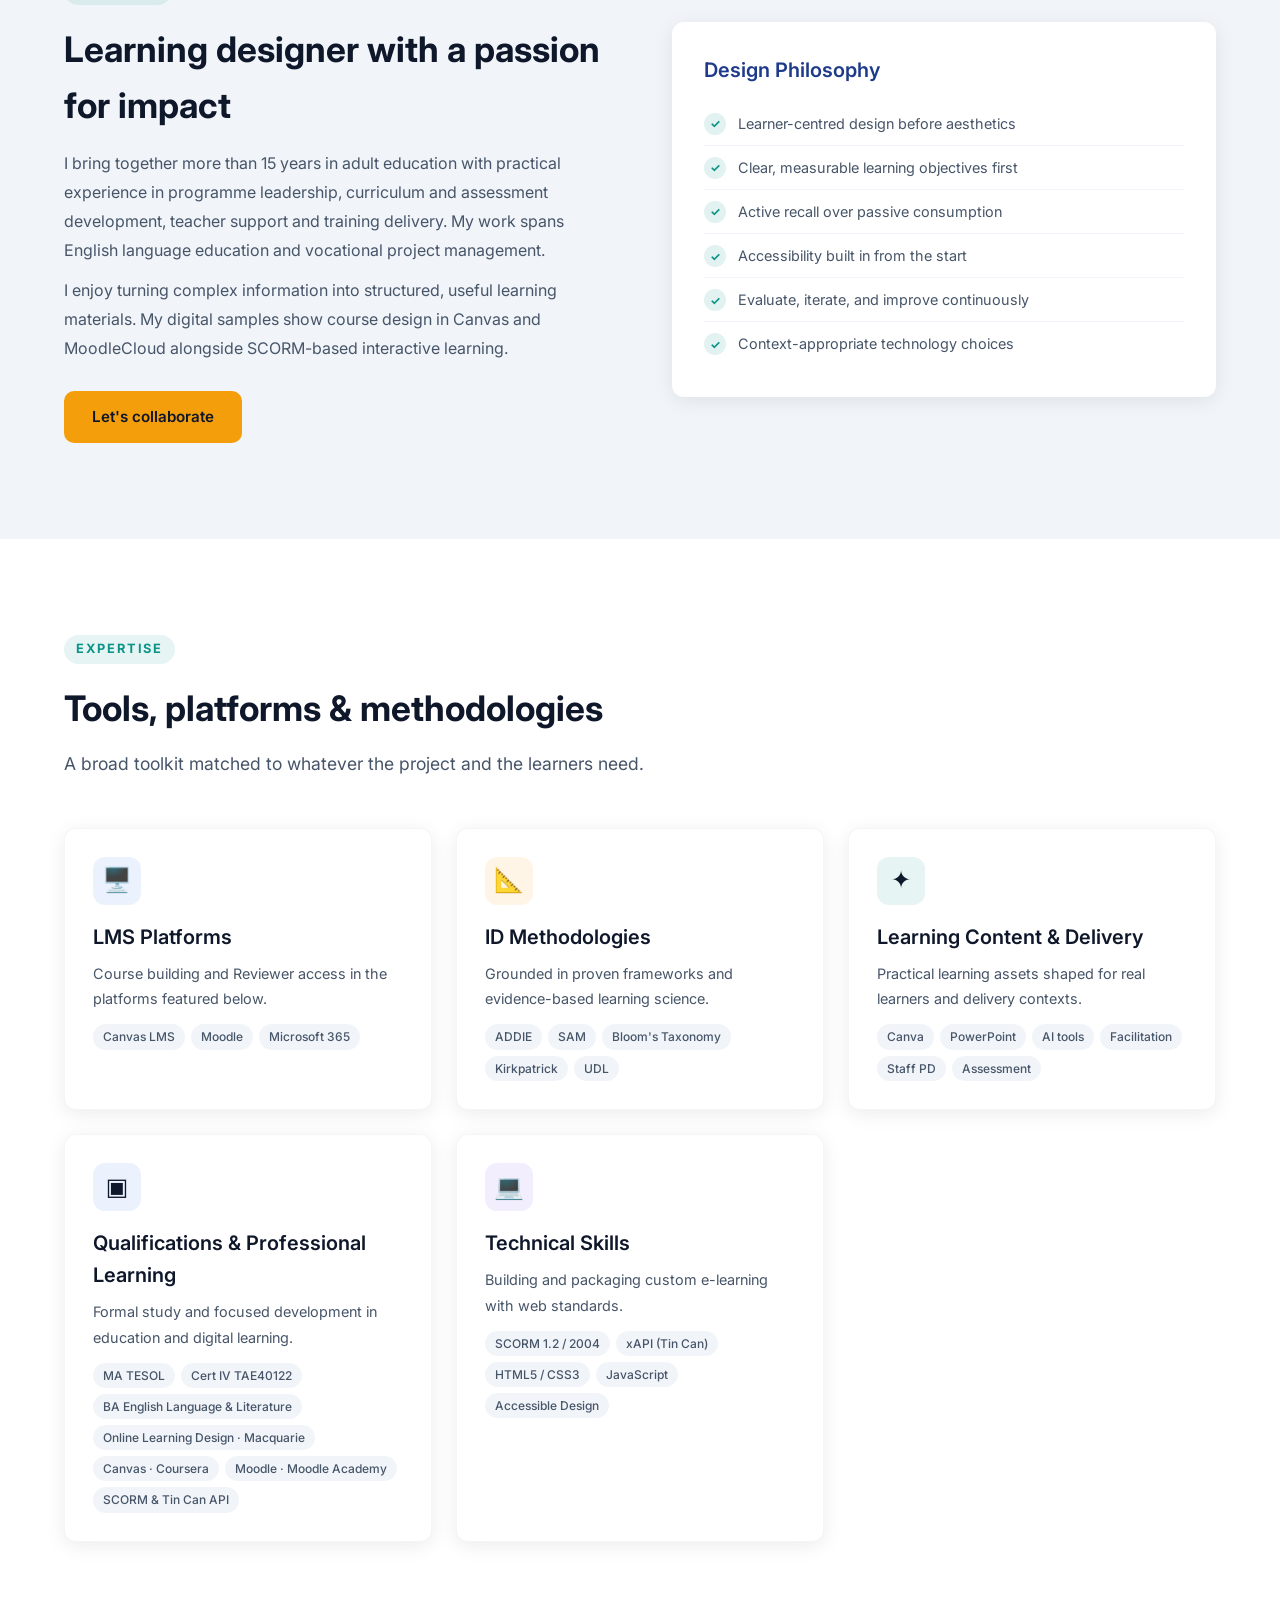
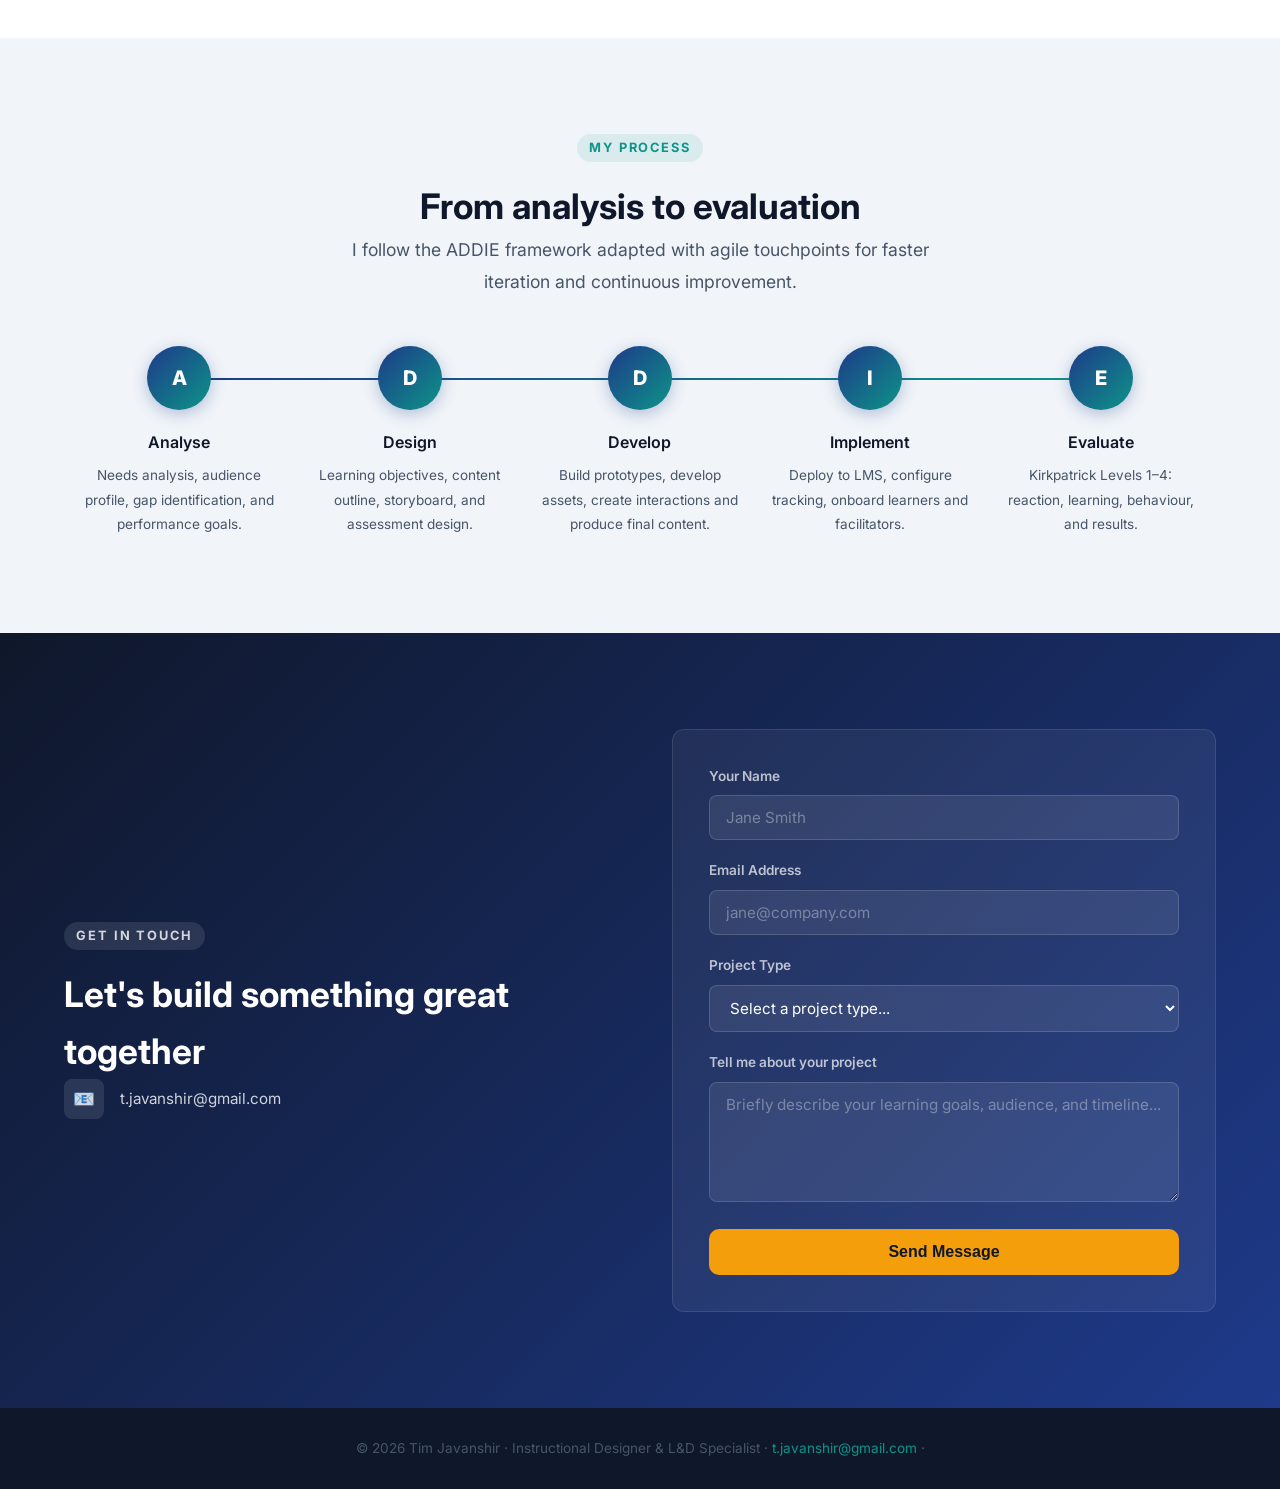
==== commit 3840e937: "Feature native Canvas accessibility work in portfolio" ====
--- a/index.html
+++ b/index.html
@@ -99,12 +99,12 @@
         </div>
         <div class="sample-body">
           <h3>Respectful Home Visits — Accessibility Modifications</h3>
-          <p>A Canvas course for respectful, privacy-aware home visits. Learners practise preparation, person-centred introductions, consent and boundaries, and clear team handovers through structured pages, a quiz and a file-upload assignment.</p>
+          <p>A native Canvas course for respectful, privacy-aware home visits, with accessible lesson pages, keyboard-friendly quiz choices and clear feedback.</p>
           <div class="sample-meta">
             <div class="sample-tools">
               <span class="sample-tool-tag">Canvas LMS</span>
               <span class="sample-tool-tag">Quiz</span>
-              <span class="sample-tool-tag">File upload</span>
+              <span class="sample-tool-tag">File upload</span><span class="sample-tool-tag">WCAG 2.2 AA</span>
             </div>
             <div class="sample-actions"><a class="sample-link btn btn-primary" href="https://canvaslite.instructure.com/courses/27981" target="_blank" rel="noopener">Open Canvas course</a></div>
           </div>
@@ -224,7 +224,7 @@
   </div>
 </section>
 
-<section class="section" id="accessible-practice"><div class="container"><div class="section-heading"><span class="section-label">Inclusive interaction design · WCAG 2.2 AA</span><h2>Respectful Home Visits — Accessible Scenario</h2><p>A keyboard-operable practice prototype for consent and handover decisions, with labelled controls, clear feedback and documented accessibility design evidence.</p></div><div class="sample-actions"><a class="sample-link btn btn-primary" href="samples/respectful-home-visits/accessible-practice.html">Try the accessible scenario</a><a class="sample-link btn btn-outline" href="samples/respectful-home-visits/index.html">Course case study</a></div></div></section><!-- ── Relevant Experience ── -->
+<!-- ── Relevant Experience ── -->
 <section class="section experience" id="experience">
   <div class="container">
     <div class="section-heading"><span class="section-label">Selected Experience</span><h2>Learning design, programme leadership &amp; delivery</h2><p>Experience spans curriculum and assessment design, facilitator development, vocational training, learner progress and quality improvement—grounded in measurable delivery across multi-site programmes.</p></div>
